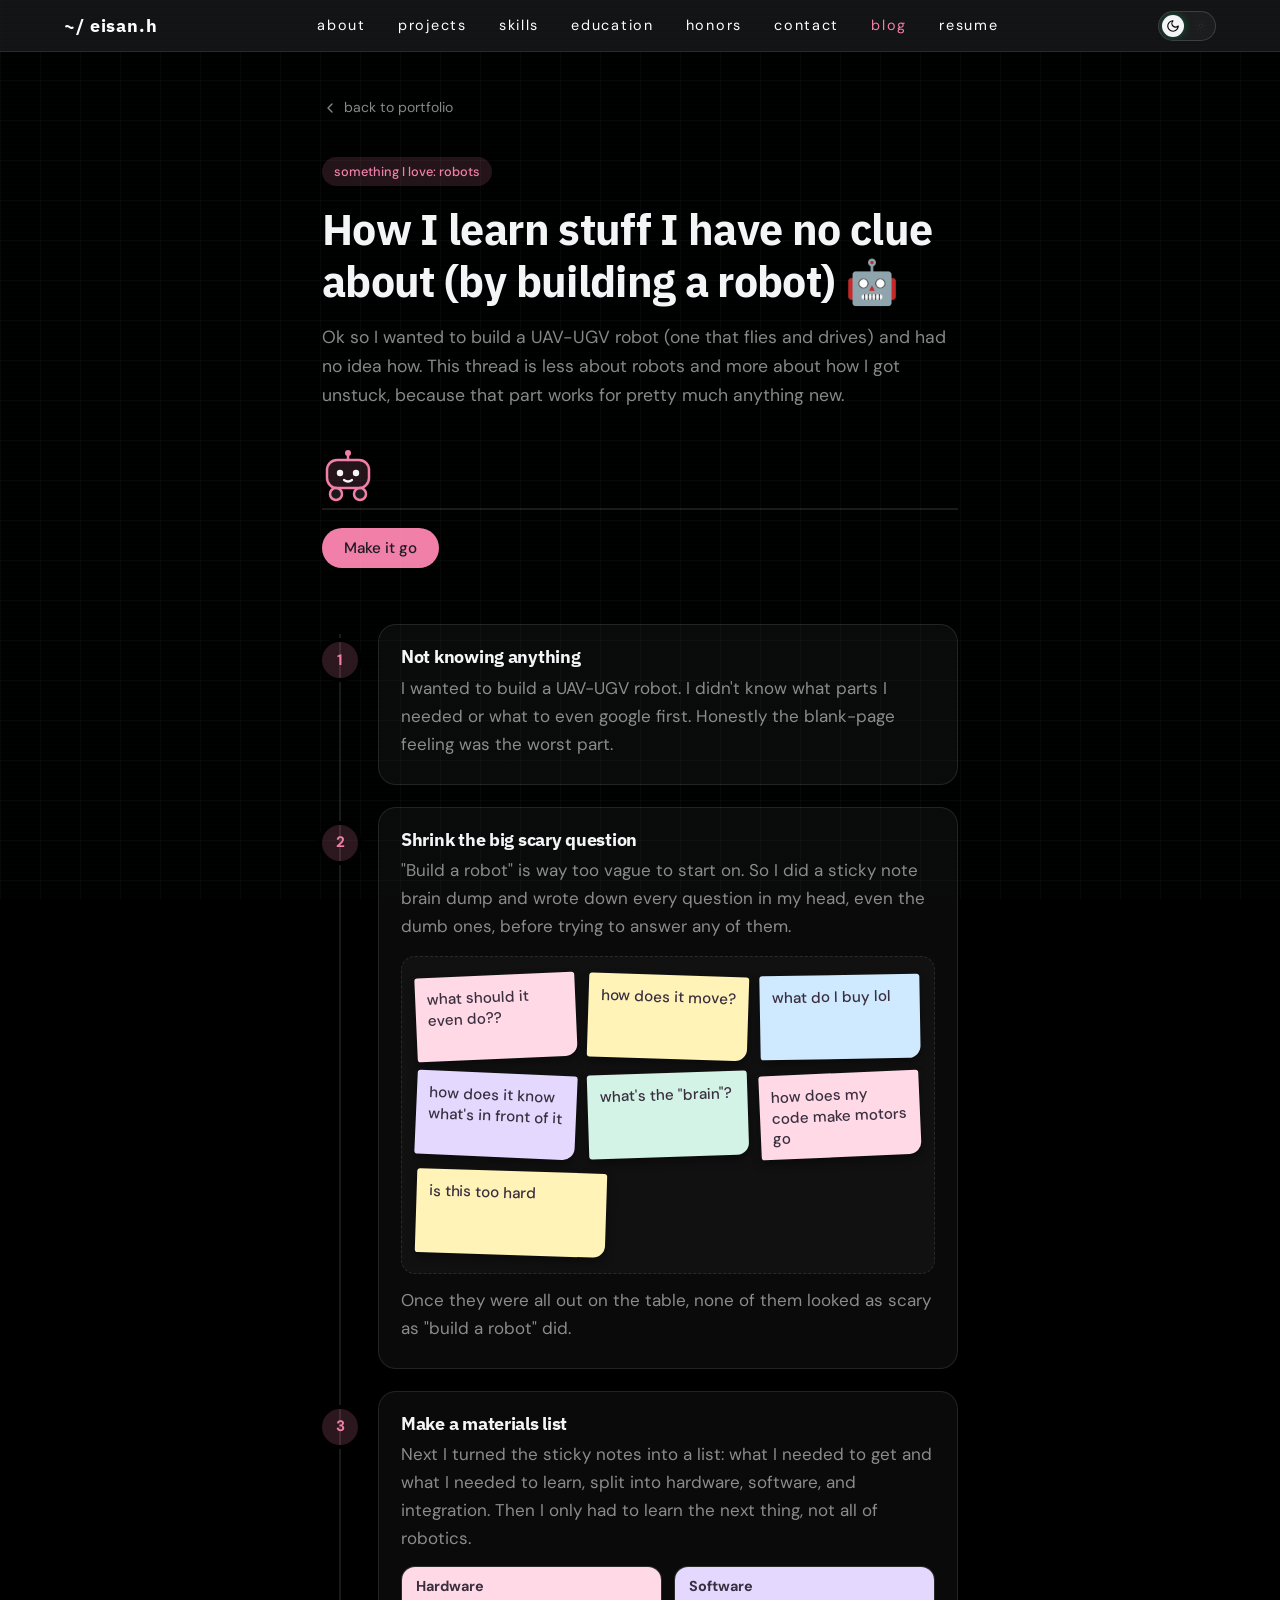
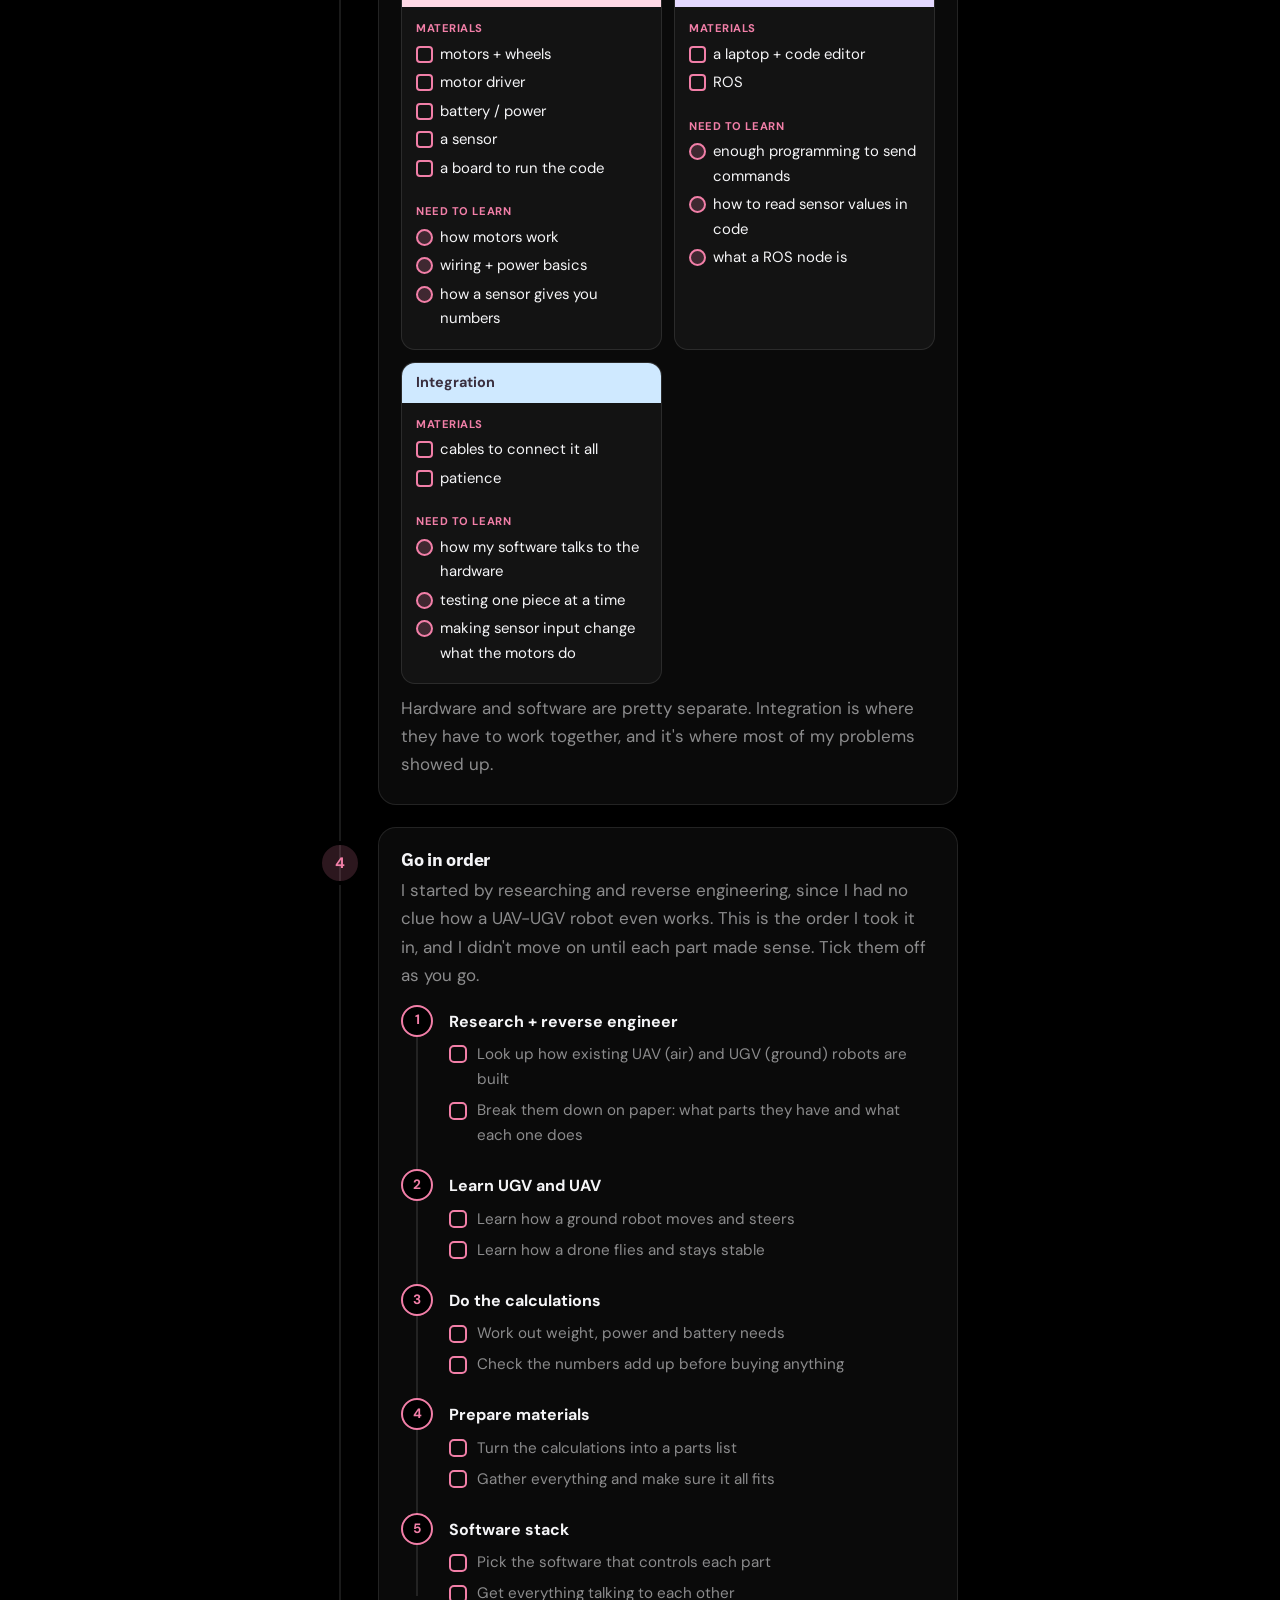
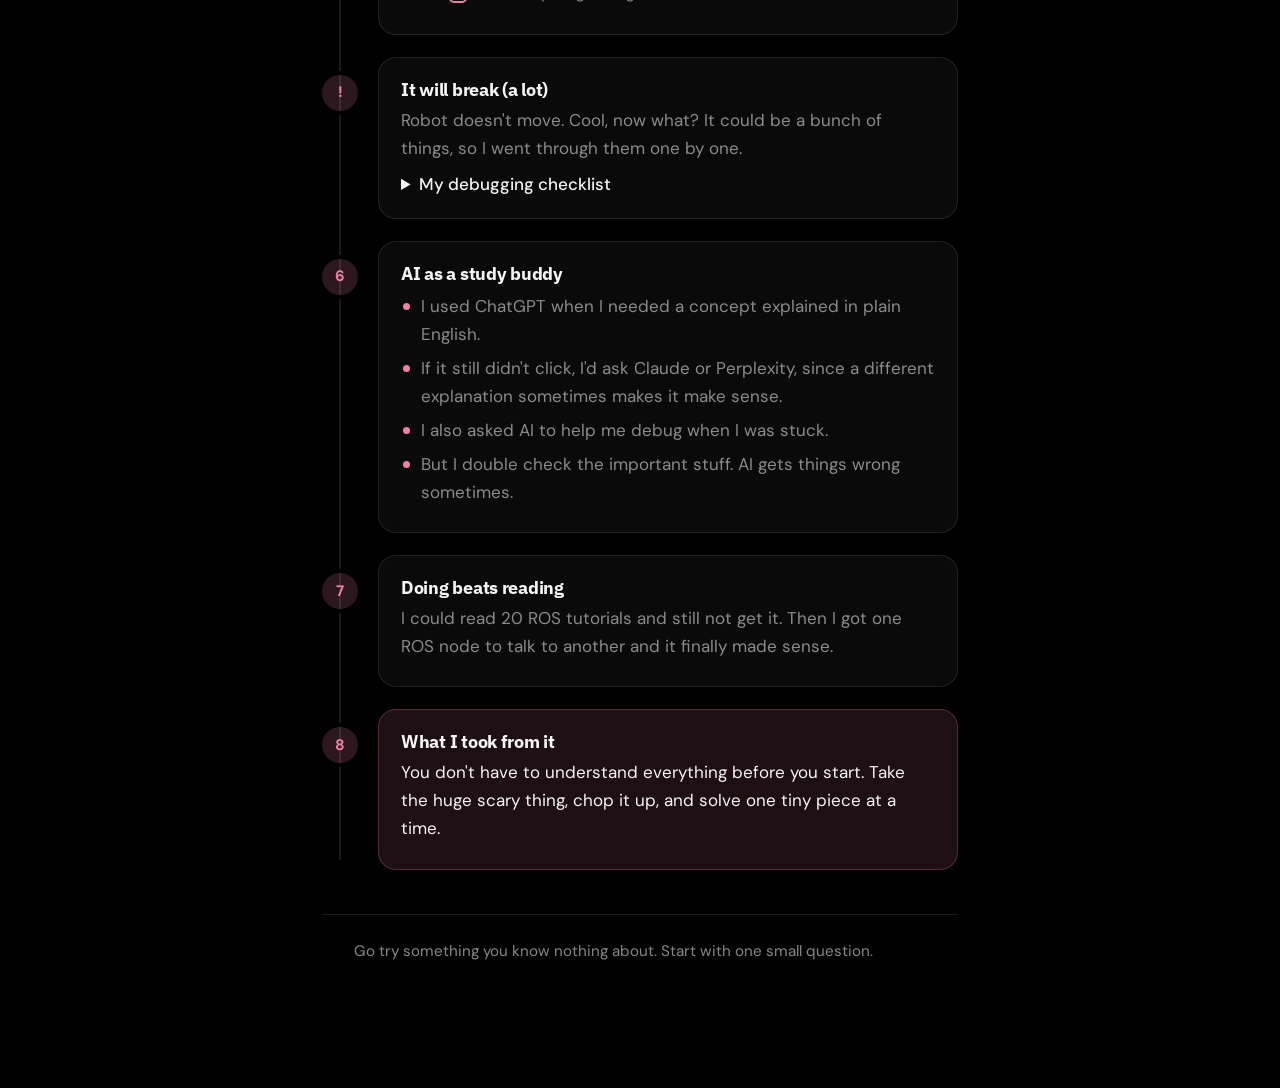
==== blog-robot.html @ ff395451 "Add blog page: How I Learn Things I Don't Know + nav link" ====
<!DOCTYPE html>
<html lang="en">
<head>
<meta charset="utf-8">
<meta name="viewport" content="width=device-width, initial-scale=1, viewport-fit=cover">
<title>How I Learn Things I Don't Know: What Building a Robot Taught Me — Hnin Ei San</title>
<meta name="description" content="A thread on how I learned to build a UAV-UGV robot from scratch — and what that process taught me about tackling anything new.">
<link rel="stylesheet" href="https://fonts.googleapis.com/css2?family=DM+Sans:wght@400;500;700&family=IBM+Plex+Sans:wght@300;400;500;600;700&display=swap">
<link rel="stylesheet" href="assets/css/style.css">
<style>
/* ── Blog page overrides ── */
:root {
  --acc: #f27fa8;
  --accsoft: #fde3ec;
  --accink: #fff;
  --soft: rgba(255,255,255,0.04);
  --line: rgba(255,255,255,0.1);
  --mute: rgba(245,245,247,0.55);
  --ink: #f5f5f7;
  --bg-blog: #000;
}

body {
  background: var(--bg-blog);
  color: var(--ink);
  font: 17px/1.65 "DM Sans", system-ui, -apple-system, "Segoe UI", sans-serif;
  margin: 0;
}

/* back link */
.back-link {
  display: inline-flex;
  align-items: center;
  gap: 6px;
  font-size: .88rem;
  color: var(--mute);
  text-decoration: none;
  margin-bottom: 36px;
  transition: color .2s;
}
.back-link:hover { color: var(--acc); }
.back-link svg { width: 16px; height: 16px; stroke: currentColor; fill: none; stroke-width: 2; stroke-linecap: round; stroke-linejoin: round; }

main {
  max-width: 680px;
  margin: 0 auto;
  padding: 96px 22px 100px;
}

h1, h2 { margin: 0; font-weight: 700; line-height: 1.2; letter-spacing: -.015em; }
.eyebrow {
  display: inline-block;
  font-size: .8rem;
  font-weight: 500;
  color: var(--acc);
  background: rgba(242,127,168,.15);
  border-radius: 999px;
  padding: 4px 12px;
  margin-bottom: 18px;
}
h1 { font-size: clamp(1.9rem, 6vw, 2.7rem); }
.lede { color: var(--mute); font-size: 1.1rem; margin: 16px 0 40px; }

/* robot track */
.track { position: relative; height: 60px; border-bottom: 2px solid var(--line); }
.bot { position: absolute; left: 0; bottom: -2px; width: 52px; transition: left 2.4s cubic-bezier(.5,0,.3,1); }
.bot.go { left: calc(100% - 52px); }
.run {
  font: 500 .95rem "DM Sans", sans-serif;
  background: var(--acc);
  color: #1d1a22;
  border: 0;
  border-radius: 999px;
  padding: 10px 22px;
  cursor: pointer;
  margin-top: 18px;
  transition: opacity .15s;
}
.run:hover { opacity: .85; }

/* thread */
.thread { list-style: none; margin: 56px 0 0; padding: 0; position: relative; }
.thread:before { content: ""; position: absolute; left: 17px; top: 10px; bottom: 10px; width: 2px; background: var(--line); }
.post { position: relative; padding-left: 56px; margin-bottom: 22px; }
.dot {
  position: absolute;
  left: 0; top: 18px;
  width: 36px; height: 36px;
  border-radius: 50%;
  background: rgba(242,127,168,.18);
  color: var(--acc);
  font-weight: 700;
  font-size: .95rem;
  display: grid;
  place-items: center;
  border: 4px solid var(--bg-blog);
  box-sizing: content-box;
  margin: -4px 0 0 -4px;
}
.box {
  background: var(--soft);
  border: 1px solid var(--line);
  border-radius: 18px;
  padding: 20px 22px;
}
h2 { font-size: 1.15rem; margin-bottom: 6px; }
.box p { margin: 6px 0; color: var(--mute); }

/* sticky notes */
ul.q { margin: 8px 0 0; padding: 0; list-style: none; }
ul.q li { position: relative; padding-left: 20px; margin: 6px 0; color: var(--mute); }
ul.q li:before { content: ""; position: absolute; left: 2px; top: .65em; width: 7px; height: 7px; border-radius: 50%; background: var(--acc); }

.board { display: flex; flex-wrap: wrap; gap: 14px 12px; margin: 16px 0 12px; padding: 18px 14px; border-radius: 14px; background: rgba(255,255,255,.03); border: 1px dashed var(--line); }
.note { flex: 1 1 130px; max-width: 190px; min-height: 84px; padding: 12px 12px 10px; font: 500 .95rem/1.35 "DM Sans",sans-serif; color: #3a2f3f; border-radius: 3px 3px 12px 3px; box-shadow: 0 5px 10px rgba(0,0,0,.4); transition: transform .2s; }
.note:nth-child(5n+1){background:#ffd9e6;transform:rotate(-2.5deg)}
.note:nth-child(5n+2){background:#fff3b8;transform:rotate(1.8deg)}
.note:nth-child(5n+3){background:#cfe9ff;transform:rotate(-1deg)}
.note:nth-child(5n+4){background:#e4d8ff;transform:rotate(2.5deg)}
.note:nth-child(5n){background:#d3f3e6;transform:rotate(-1.8deg)}
.note:hover{transform:rotate(0) translateY(-3px) scale(1.04)}

/* piles */
.piles { display: grid; grid-template-columns: repeat(auto-fit,minmax(200px,1fr)); gap: 12px; margin: 14px 0 10px; }
.pile { background: rgba(255,255,255,.04); border: 1px solid var(--line); border-radius: 14px; overflow: hidden; }
.tag { display: flex; justify-content: space-between; align-items: center; gap: 8px; padding: 8px 14px; font-size: .9rem; color: #3a2f3f; }
.tag em { font-style: normal; font-weight: 500; font-size: .72rem; background: #fff; border-radius: 999px; padding: 2px 9px; }
.p1 .tag{background:#ffd9e6}.p2 .tag{background:#cfe9ff}.p3 .tag{background:#e4d8ff}.p4 .tag{background:#fff3b8}
.pile p { margin: 0; padding: 10px 14px 0; font-size: .92rem; }
.pile .todo { padding: 6px 14px 14px; color: var(--ink); }
.todo span { display: inline-block; font-size: .7rem; font-weight: 700; letter-spacing: .04em; text-transform: uppercase; color: var(--acc); margin-right: 6px; }
.pile .h { padding: 12px 14px 0; font-size: .7rem; font-weight: 700; letter-spacing: .05em; text-transform: uppercase; color: var(--acc); }
.ml { list-style: none; margin: 4px 0 0; padding: 0 14px 6px; }
.ml li { position: relative; padding-left: 24px; margin: 4px 0; font-size: .93rem; color: var(--ink); }
.ml li:before { content: ""; position: absolute; left: 0; top: .28em; width: 13px; height: 13px; border: 2px solid var(--acc); border-radius: 4px; }
.ml.learn li:before { border-radius: 50%; background: rgba(242,127,168,.2); }
.ml.learn { padding-bottom: 14px; }

/* timeline */
.timeline { list-style: none; margin: 16px 0 4px; padding: 0; position: relative; }
.timeline:before { content: ""; position: absolute; left: 15px; top: 14px; bottom: 14px; width: 2px; background: var(--line); }
.tl-item { position: relative; display: flex; gap: 16px; padding-bottom: 18px; }
.tl-item:last-child { padding-bottom: 0; }
.mk { flex: none; width: 32px; height: 32px; border-radius: 50%; background: var(--bg-blog); border: 2px solid var(--acc); color: var(--acc); font-weight: 700; font-size: .85rem; display: grid; place-items: center; position: relative; z-index: 1; transition: background .2s, color .2s; }
.tl-item:not(:has(input:not(:checked))) .mk { background: var(--acc); color: #1d1a22; }
.tl-body h3 { margin: 4px 0 4px; font-size: 1rem; color: var(--ink); }
.tasks { list-style: none; margin: 0; padding: 0; }
.tasks label { display: flex; gap: 10px; align-items: flex-start; cursor: pointer; padding: 3px 0; font-size: .95rem; color: var(--mute); }
.tasks input { position: absolute; opacity: 0; width: 20px; height: 20px; }
.tasks i { flex: none; width: 18px; height: 18px; margin-top: .22em; border: 2px solid var(--acc); border-radius: 5px; display: grid; place-items: center; }
.tasks input:checked+i { background: var(--acc); }
.tasks input:checked+i:after { content: ""; width: 5px; height: 9px; border: solid #1d1a22; border-width: 0 2px 2px 0; transform: rotate(45deg) translate(-1px,-1px); }
.tasks input:checked~span { text-decoration: line-through; opacity: .6; }

/* debug checklist */
details { margin-top: 8px; }
summary { cursor: pointer; font-weight: 500; color: var(--ink); }
.chk { list-style: none; padding: 0; margin: 8px 0; }
.chk label { display: flex; gap: 12px; align-items: center; cursor: pointer; padding: 4px 0; color: var(--mute); }
.chk input { width: 20px; height: 20px; accent-color: var(--acc); }
.chk input:checked+span { text-decoration: line-through; opacity: .55; }

/* end card */
.end .box { background: rgba(242,127,168,.12); border-color: rgba(242,127,168,.25); }
.end h2 { color: var(--ink); }
.end p { color: var(--ink); }

footer { margin: 44px 0 0; color: var(--mute); font-size: .95rem; text-align: center; }

@media (prefers-reduced-motion: reduce) { .bot { transition: none; } }
</style>
</head>
<body>

  <!-- Grid background (matches portfolio) -->
  <div class="grid-bg"></div>

  <!-- Navigation (matches portfolio) -->
  <nav>
    <a class="logo" href="index.html" style="text-decoration:none;">~/ eisan.h</a>
    <div class="nav-links">
      <a href="index.html#about">about</a>
      <a href="index.html#projects">projects</a>
      <a href="index.html#skills">skills</a>
      <a href="index.html#education">education</a>
      <a href="index.html#honors">honors</a>
      <a href="index.html#contact">contact</a>
      <a href="blog-robot.html" style="color: var(--acc) !important;">blog</a>
      <a href="resume.html">resume</a>
    </div>
    <button id="theme-toggle" class="theme-toggle" aria-label="Toggle Theme">
      <div class="track-icons">
        <svg xmlns="http://www.w3.org/2000/svg" viewBox="0 0 24 24" fill="none" stroke="currentColor" stroke-width="2" stroke-linecap="round" stroke-linejoin="round">
          <path d="M12 3a6 6 0 0 0 9 9 9 9 0 1 1-9-9Z" />
        </svg>
        <svg xmlns="http://www.w3.org/2000/svg" viewBox="0 0 24 24" fill="none" stroke="currentColor" stroke-width="2" stroke-linecap="round" stroke-linejoin="round">
          <circle cx="12" cy="12" r="4" /><path d="M12 2v2" /><path d="M12 20v2" />
          <path d="m4.93 4.93 1.41 1.41" /><path d="m17.66 17.66 1.41 1.41" />
          <path d="M2 12h2" /><path d="M20 12h2" />
          <path d="m6.34 17.66-1.41 1.41" /><path d="m19.07 4.93-1.41 1.41" />
        </svg>
      </div>
      <div class="toggle-thumb">
        <svg xmlns="http://www.w3.org/2000/svg" viewBox="0 0 24 24" fill="none" stroke="currentColor" stroke-width="2" stroke-linecap="round" stroke-linejoin="round" class="sun-icon">
          <circle cx="12" cy="12" r="4" /><path d="M12 2v2" /><path d="M12 20v2" />
          <path d="m4.93 4.93 1.41 1.41" /><path d="m17.66 17.66 1.41 1.41" />
          <path d="M2 12h2" /><path d="M20 12h2" />
          <path d="m6.34 17.66-1.41 1.41" /><path d="m19.07 4.93-1.41 1.41" />
        </svg>
        <svg xmlns="http://www.w3.org/2000/svg" viewBox="0 0 24 24" fill="none" stroke="currentColor" stroke-width="2" stroke-linecap="round" stroke-linejoin="round" class="moon-icon">
          <path d="M12 3a6 6 0 0 0 9 9 9 9 0 1 1-9-9Z" />
        </svg>
      </div>
    </button>
  </nav>

<main>
  <a href="index.html" class="back-link">
    <svg viewBox="0 0 24 24"><polyline points="15 18 9 12 15 6"/></svg>
    back to portfolio
  </a>

  <header>
    <span class="eyebrow">something I love: robots</span>
    <h1>How I learn stuff I have no clue about (by building a robot) 🤖</h1>
    <p class="lede">Ok so I wanted to build a UAV-UGV robot (one that flies and drives) and had no idea how. This thread is less about robots and more about how I got unstuck, because that part works for pretty much anything new.</p>
  </header>

  <div class="track" aria-hidden="true">
    <div class="bot" id="bot"><svg viewBox="0 0 52 52" width="52" height="52"><line x1="26" y1="3" x2="26" y2="10" stroke="#f27fa8" stroke-width="2.5" stroke-linecap="round"/><circle cx="26" cy="3" r="3" fill="#f27fa8"/><rect x="5" y="10" width="42" height="28" rx="10" fill="rgba(242,127,168,0.15)" stroke="#f27fa8" stroke-width="2.5"/><circle cx="18" cy="23" r="3.2" fill="#f5f5f7"/><circle cx="34" cy="23" r="3.2" fill="#f5f5f7"/><path d="M22 30 Q26 33 30 30" fill="none" stroke="#f5f5f7" stroke-width="2.2" stroke-linecap="round"/><circle cx="14" cy="44" r="6" fill="rgba(255,255,255,0.1)" stroke="#f27fa8" stroke-width="2.5"/><circle cx="38" cy="44" r="6" fill="rgba(255,255,255,0.1)" stroke="#f27fa8" stroke-width="2.5"/></svg></div>
  </div>
  <button class="run" id="run">Make it go</button>

  <ol class="thread">
    <li class="post"><span class="dot">1</span><div class="box"><h2>Not knowing anything</h2><p>I wanted to build a UAV-UGV robot. I didn't know what parts I needed or what to even google first. Honestly the blank-page feeling was the worst part.</p></div></li>

    <li class="post"><span class="dot">2</span><div class="box"><h2>Shrink the big scary question</h2><p>"Build a robot" is way too vague to start on. So I did a sticky note brain dump and wrote down every question in my head, even the dumb ones, before trying to answer any of them.</p>
    <div class="board" role="list">
      <span class="note" role="listitem">what should it even do??</span>
      <span class="note" role="listitem">how does it move?</span>
      <span class="note" role="listitem">what do I buy lol</span>
      <span class="note" role="listitem">how does it know what's in front of it</span>
      <span class="note" role="listitem">what's the "brain"?</span>
      <span class="note" role="listitem">how does my code make motors go</span>
      <span class="note" role="listitem">is this too hard</span>
    </div>
    <p>Once they were all out on the table, none of them looked as scary as "build a robot" did.</p></div></li>

    <li class="post"><span class="dot">3</span><div class="box"><h2>Make a materials list</h2><p>Next I turned the sticky notes into a list: what I needed to get and what I needed to learn, split into hardware, software, and integration. Then I only had to learn the next thing, not all of robotics.</p>
    <div class="piles">
      <div class="pile p1"><b class="tag">Hardware</b>
        <p class="h">Materials</p><ul class="ml"><li>motors + wheels</li><li>motor driver</li><li>battery / power</li><li>a sensor</li><li>a board to run the code</li></ul>
        <p class="h">Need to learn</p><ul class="ml learn"><li>how motors work</li><li>wiring + power basics</li><li>how a sensor gives you numbers</li></ul>
      </div>
      <div class="pile p3"><b class="tag">Software</b>
        <p class="h">Materials</p><ul class="ml"><li>a laptop + code editor</li><li>ROS</li></ul>
        <p class="h">Need to learn</p><ul class="ml learn"><li>enough programming to send commands</li><li>how to read sensor values in code</li><li>what a ROS node is</li></ul>
      </div>
      <div class="pile p2"><b class="tag">Integration</b>
        <p class="h">Materials</p><ul class="ml"><li>cables to connect it all</li><li>patience</li></ul>
        <p class="h">Need to learn</p><ul class="ml learn"><li>how my software talks to the hardware</li><li>testing one piece at a time</li><li>making sensor input change what the motors do</li></ul>
      </div>
    </div>
    <p>Hardware and software are pretty separate. Integration is where they have to work together, and it's where most of my problems showed up.</p></div></li>

    <li class="post"><span class="dot">4</span><div class="box"><h2>Go in order</h2><p>I started by researching and reverse engineering, since I had no clue how a UAV-UGV robot even works. This is the order I took it in, and I didn't move on until each part made sense. Tick them off as you go.</p>
    <ol class="timeline">
      <li class="tl-item"><span class="mk">1</span><div class="tl-body"><h3>Research + reverse engineer</h3><ul class="tasks"><li><label><input type="checkbox"><i></i><span>Look up how existing UAV (air) and UGV (ground) robots are built</span></label></li><li><label><input type="checkbox"><i></i><span>Break them down on paper: what parts they have and what each one does</span></label></li></ul></div></li>
      <li class="tl-item"><span class="mk">2</span><div class="tl-body"><h3>Learn UGV and UAV</h3><ul class="tasks"><li><label><input type="checkbox"><i></i><span>Learn how a ground robot moves and steers</span></label></li><li><label><input type="checkbox"><i></i><span>Learn how a drone flies and stays stable</span></label></li></ul></div></li>
      <li class="tl-item"><span class="mk">3</span><div class="tl-body"><h3>Do the calculations</h3><ul class="tasks"><li><label><input type="checkbox"><i></i><span>Work out weight, power and battery needs</span></label></li><li><label><input type="checkbox"><i></i><span>Check the numbers add up before buying anything</span></label></li></ul></div></li>
      <li class="tl-item"><span class="mk">4</span><div class="tl-body"><h3>Prepare materials</h3><ul class="tasks"><li><label><input type="checkbox"><i></i><span>Turn the calculations into a parts list</span></label></li><li><label><input type="checkbox"><i></i><span>Gather everything and make sure it all fits</span></label></li></ul></div></li>
      <li class="tl-item"><span class="mk">5</span><div class="tl-body"><h3>Software stack</h3><ul class="tasks"><li><label><input type="checkbox"><i></i><span>Pick the software that controls each part</span></label></li><li><label><input type="checkbox"><i></i><span>Get everything talking to each other</span></label></li></ul></div></li>
    </ol></div></li>

    <li class="post"><span class="dot">!</span><div class="box"><h2>It will break (a lot)</h2><p>Robot doesn't move. Cool, now what? It could be a bunch of things, so I went through them one by one.</p>
    <details><summary>My debugging checklist</summary>
    <ul class="chk">
      <li><label><input type="checkbox"><span>Is it the <b>code</b>?</span></label></li>
      <li><label><input type="checkbox"><span>Is it the <b>wiring</b>?</span></label></li>
      <li><label><input type="checkbox"><span>Is it the <b>power</b>?</span></label></li>
      <li><label><input type="checkbox"><span>Is it the <b>motor driver</b>?</span></label></li>
      <li><label><input type="checkbox"><span>Is my software even <b>talking</b> to the hardware?</span></label></li>
    </ul><p>Annoying, but honestly debugging taught me more than anything else did.</p></details></div></li>

    <li class="post"><span class="dot">6</span><div class="box"><h2>AI as a study buddy</h2>
    <ul class="q"><li>I used ChatGPT when I needed a concept explained in plain English.</li><li>If it still didn't click, I'd ask Claude or Perplexity, since a different explanation sometimes makes it make sense.</li><li>I also asked AI to help me debug when I was stuck.</li><li>But I double check the important stuff. AI gets things wrong sometimes.</li></ul></div></li>

    <li class="post"><span class="dot">7</span><div class="box"><h2>Doing beats reading</h2><p>I could read 20 ROS tutorials and still not get it. Then I got one ROS node to talk to another and it finally made sense.</p></div></li>

    <li class="post end"><span class="dot">8</span><div class="box"><h2>What I took from it</h2><p>You don't have to understand everything before you start. Take the huge scary thing, chop it up, and solve one tiny piece at a time.</p></div></li>
  </ol>

  <footer>Go try something you know nothing about. Start with one small question.</footer>
</main>

<script>
// Robot animation
var bot = document.getElementById('bot');
document.getElementById('run').onclick = function() {
  bot.classList.remove('go');
  void bot.getBoundingClientRect();
  setTimeout(function() { bot.classList.add('go'); }, 30);
};

// Theme toggle (matches portfolio)
const toggle = document.getElementById('theme-toggle');
const html = document.documentElement;
const stored = localStorage.getItem('theme');
if (stored) html.setAttribute('data-theme', stored);
toggle.addEventListener('click', function() {
  const isDark = html.getAttribute('data-theme') === 'dark' || (!html.getAttribute('data-theme') && window.matchMedia('(prefers-color-scheme:dark)').matches);
  const next = isDark ? 'light' : 'dark';
  html.setAttribute('data-theme', next);
  localStorage.setItem('theme', next);
});
</script>
</body>
</html>
---- assets/css/style.css ----
/* ============================================================
   ROBOTICS AI PORTFOLIO — style.css
   ============================================================ */

/* Reset */
* {
  margin: 0;
  padding: 0;
  box-sizing: border-box;
}

/* CSS Variables */
:root {
  --green: #f5f5f7;
  /* Apple Silver */
  --green-dim: #d2d2d7;
  --green-dark: #86868b;
  --cyan: #2997ff;
  /* Apple Blue */
  --amber: #f56300;
  --red: #ff3b30;
  --bg: #000000;
  /* True Black */
  --bg2: #1c1c1e;
  /* Space Grey */
  --bg3: #2c2c2e;
  --border: rgba(255, 255, 255, 0.1);
  --border2: rgba(255, 255, 255, 0.15);
  --text: #f5f5f7;
  /* Silver Text */
  --text2: #86868b;
  /* System Grey */
  --text3: #424245;
}

/* Light Mode Overrides */
body.light-mode {
  --bg: #f5f5f7;
  /* Apple Off-white */
  --bg2: #ffffff;
  --bg3: #f1f1f4;
  --border: rgba(0, 0, 0, 0.05);
  --border2: rgba(0, 0, 0, 0.1);
  --text: #000000;
  /* Pure Black for headers */
  --text2: #323236;
  /* High-contrast dark grey for secondary */
  --text3: #515154;
  /* Solid grey for tertiary labels */
  --green: #000000;
  /* Pure Black focus */
}

body.light-mode .grid-bg {
  opacity: 0.3;
}

body.light-mode .decorative-bg {
  opacity: 0.45;
}

body.light-mode .decorative-bg svg * {
  opacity: 1 !important;
}

body.light-mode body::before {
  opacity: 0.01;
}

body.light-mode .modal-header .logo {
  color: var(--text) !important;
}

/* Base */
body {
  background: var(--bg);
  color: var(--text);
  font-family: 'IBM Plex Sans', sans-serif;
  overflow-x: hidden;
  position: relative;
}

/* Scanline overlay */
body::before {
  content: '';
  position: fixed;
  top: 0;
  left: 0;
  right: 0;
  bottom: 0;
  background: repeating-linear-gradient(0deg,
      transparent, transparent 2px,
      rgba(45, 212, 191, 0.01) 2px, rgba(45, 212, 191, 0.01) 4px);
  pointer-events: none;
  z-index: 999;
}

/* Decorative background */
.decorative-bg {
  position: absolute;
  top: 0;
  left: 0;
  width: 100%;
  height: 100%;
  z-index: -1;
  pointer-events: none;
  opacity: 0.45;
  overflow: hidden;
  user-select: none;
}

.bg-illustration {
  position: absolute;
  color: var(--green);
}

.bg-illustration svg {
  width: 100%;
  height: auto;
}

.illus-eq {
  top: 7%;
  left: 5%;
  width: clamp(120px, 15vw, 200px);
  transform: rotate(-3deg);
}



.illus-neuron {
  top: 12%;
  right: 5%;
  width: clamp(200px, 28vw, 400px);
  transform: rotate(2deg);
}

.illus-arm {
  top: 50%;
  right: 6%;
  width: clamp(200px, 28vw, 380px);
  transform: rotate(4deg);
}

@media(max-width: 600px) {

  .illus-neuron,
  .illus-arm {
    display: none;
  }

  .illus-eq {
    width: 140px;
  }
}

/* Grid background */
.grid-bg {
  position: fixed;
  top: 0;
  left: 0;
  right: 0;
  bottom: 0;
  background-image:
    linear-gradient(var(--border2) 1px, transparent 1px),
    linear-gradient(90deg, var(--border2) 1px, transparent 1px);
  background-size: 40px 40px;
  opacity: 0.2;
  pointer-events: none;
}

/* ── Navigation ── */
nav {
  position: fixed;
  top: 0;
  left: 0;
  right: 0;
  z-index: 100;
  background: rgba(var(--bg-rgb, 28, 28, 30), 0.7);
  border-bottom: 1px solid var(--border);
  backdrop-filter: blur(25px);
  -webkit-backdrop-filter: blur(25px);
  padding: 0 4rem;
  display: flex;
  align-items: center;
  justify-content: space-between;
  height: 52px;
}

.logo {
  font-family: 'IBM Plex Sans', sans-serif;
  font-weight: 800;
  font-size: 1.1rem;
  color: #fff !important;
  letter-spacing: 0.05em;
}

.logo span {
  color: var(--text2);
  font-weight: 400;
}

.nav-links {
  display: flex;
  gap: 2rem;
}

.nav-links a {
  color: #fff !important;
  text-decoration: none;
  font-size: 0.9rem;
  letter-spacing: 0.12em;
  transition: color 0.2s;
}

.nav-links a:hover {
  color: var(--green);
}

.nav-status {
  display: flex;
  align-items: center;
  gap: 8px;
  font-size: 0.65rem;
  color: var(--text3);
}

.status-dot {
  width: 6px;
  height: 6px;
  border-radius: 50%;
  background: var(--green);
  box-shadow: 0 0 6px var(--green);
  animation: pulse 2s infinite;
}

@keyframes pulse {

  0%,
  100% {
    opacity: 1
  }

  50% {
    opacity: 0.4
  }
}

/* ── Theme Toggle Switch ── */
.theme-toggle {
  background: var(--bg2);
  border: 1px solid var(--border2);
  width: 58px;
  height: 30px;
  border-radius: 20px;
  display: flex;
  align-items: center;
  padding: 3px;
  cursor: pointer;
  transition: all 0.3s cubic-bezier(0.4, 0, 0.2, 1);
  position: relative;
  overflow: hidden;
}

.theme-toggle:hover {
  border-color: var(--green);
  box-shadow: 0 0 10px rgba(0, 255, 136, 0.1);
}

.toggle-thumb {
  width: 22px;
  height: 22px;
  background: var(--green);
  border-radius: 50%;
  display: flex;
  align-items: center;
  justify-content: center;
  transition: transform 0.3s cubic-bezier(0.4, 0, 0.2, 1), background-color 0.3s;
  z-index: 2;
  box-shadow: 0 0 8px rgba(0, 255, 136, 0.3);
}

.theme-toggle svg {
  width: 14px;
  height: 14px;
  color: #000;
  transition: opacity 0.2s;
}

/* Position mapping */
body.light-mode .toggle-thumb {
  transform: translateX(28px);
}

.sun-icon {
  display: none;
}

.moon-icon {
  display: block;
}

body.light-mode .sun-icon {
  display: block;
}

body.light-mode .moon-icon {
  display: none;
}

/* Subtle background indicators */
.theme-toggle .track-icons {
  position: absolute;
  width: 100%;
  height: 100%;
  left: 0;
  top: 0;
  display: flex;
  justify-content: space-between;
  align-items: center;
  padding: 0 8px;
  opacity: 0.3;
  pointer-events: none;
}

.theme-toggle .track-icons svg {
  width: 12px;
  height: 12px;
  color: var(--text3);
}

/* ── Hero ── */
.hero {
  min-height: 100vh;
  display: flex;
  align-items: center;
  padding: 6rem 3rem 4rem;
  position: relative;
  max-width: 1400px;
  margin: 0 auto;
}

.hero-content {
  flex: 1;
}

.hero-label {
  font-size: 0.68rem;
  letter-spacing: 0.2em;
  color: var(--green);
  margin-bottom: 1rem;
  display: flex;
  align-items: center;
  gap: 8px;
}

.hero-label::before {
  content: '>';
  color: var(--green);
}

h1 {
  font-family: 'IBM Plex Sans', sans-serif;
  font-size: clamp(2.8rem, 6vw, 5.5rem);
  color: var(--text);
  margin-bottom: 1.5rem;
  letter-spacing: -0.02em;
}

h1 .accent {
  color: var(--green);
  display: block;
}

h1 .sub {
  font-size: clamp(1.4rem, 3vw, 2.5rem);
  color: var(--text2);
  font-weight: 400;
  display: block;
  margin-top: 0.3rem;
}

.hero-desc {
  font-size: 1.3rem;
  color: var(--text2);
  line-height: 1.8;
  max-width: 520px;
  margin-bottom: 2.5rem;
  font-family: 'DM Mono', monospace;
}

.hero-btns {
  display: flex;
  gap: 1rem;
  flex-wrap: wrap;
}

.btn-primary {
  background: var(--green);
  color: #000;
  padding: 0.75rem 2rem;
  font-family: 'DM Mono', monospace;
  font-size: 0.78rem;
  font-weight: 700;
  letter-spacing: 0.1em;
  border: none;
  cursor: pointer;
  transition: all 0.2s;
  text-decoration: none;
  display: inline-block;
}

.btn-primary:hover {
  background: var(--text);
  color: var(--bg);
  box-shadow: 0 4px 15px rgba(255, 255, 255, 0.1);
  transform: translateY(-1px);
}

.btn-outline {
  background: transparent;
  color: var(--green);
  padding: 0.75rem 2rem;
  font-family: 'DM Mono', monospace;
  font-size: 0.78rem;
  font-weight: 500;
  letter-spacing: 0.1em;
  border: 1px solid var(--border2);
  cursor: pointer;
  transition: all 0.2s;
  text-decoration: none;
  display: inline-block;
}

.btn-outline:hover {
  border-color: var(--green);
  background: rgba(0, 255, 136, 0.05);
}

/* Hero terminal */
.hero-terminal {
  position: relative;
  width: 100%;
  max-width: 500px;
  background: rgba(28, 28, 30, 0.6);
  border: 1px solid var(--border2);
  backdrop-filter: blur(20px);
  -webkit-backdrop-filter: blur(20px);
  padding: 1.8rem;
  margin-left: auto;
  border-radius: 12px;
  box-shadow: 0 20px 40px rgba(0, 0, 0, 0.4);
  color: #fff;
}

@media(max-width:900px) {
  .hero-terminal {
    margin: 2rem auto 0;
  }
}

.term-header {
  display: flex;
  align-items: center;
  gap: 6px;
  margin-bottom: 1rem;
  padding-bottom: 1.3rem;
  border-bottom: 1px solid var(--border);
}

.term-dot {
  width: 10px;
  height: 10px;
  border-radius: 50%;
}

.term-title {
  font-size: 1.1rem;
  color: #fff;
  opacity: 0.5;
  margin-left: auto;
  letter-spacing: 0.1em;
}

.term-line {
  font-size: 0.7rem;
  line-height: 2;
  color: var(--text2);
}

.term-line .prompt {
  color: var(--green);
}

.term-line .cmd {
  color: var(--text);
}

.term-line .out {
  color: var(--text3);
}

.term-line .hi {
  color: var(--cyan);
}

.cursor {
  display: inline-block;
  width: 8px;
  height: 14px;
  background: var(--green);
  animation: blink 1s step-end infinite;
  vertical-align: middle;
  margin-left: 2px;
}

@keyframes blink {
  50% {
    opacity: 0;
  }
}

/* ── Stats Bar ── */
.stats-bar {
  background: var(--bg2);
  border-top: 1px solid var(--border);
  border-bottom: 1px solid var(--border);
  padding: 1.2rem 2rem;
  display: flex;
  gap: 3rem;
  justify-content: center;
  overflow-x: auto;
}

.stat {
  text-align: center;
}

.stat-num {
  font-family: 'IBM Plex Sans', sans-serif;
  font-size: 1.6rem;
  font-weight: 800;
  color: var(--green);
}

.stat-label {
  font-size: 0.62rem;
  color: var(--text3);
  letter-spacing: 0.15em;
  margin-top: 2px;
}

/* ── Sections ── */
section {
  max-width: 1400px;
  margin: 0 auto;
  padding: 5rem 3rem;
}

.section-label {
  font-size: 1.2rem;
  letter-spacing: 0.2em;
  color: var(--green);
  margin-bottom: 0.5rem;
  display: flex;
  align-items: center;
  gap: 8px;
}

.section-label::before {
  content: '//';
}

h2 {
  font-family: 'IBM Plex Sans', sans-serif;
  font-size: 2rem;
  font-weight: 800;
  color: var(--text);
  margin-bottom: 3rem;
  letter-spacing: -0.01em;
}

h2 span {
  color: var(--green);
}

.projects-header {
  display: flex;
  justify-content: space-between;
  align-items: flex-end;
  margin-bottom: 3.5rem;
}

.projects-header h2 {
  margin-bottom: 0;
}

@media(max-width: 768px) {
  .projects-header {
    flex-direction: column;
    align-items: flex-start;
    gap: 1.5rem;
  }
}

.project-filters {
  display: flex;
  gap: 0.5rem;
  background: var(--bg2);
  padding: 6px;
  border-radius: 12px;
  border: 1px solid var(--border2);
  margin-bottom: 2px;
}

.filter-btn {
  background: transparent;
  border: none;
  color: var(--text3);
  font-family: 'DM Mono', monospace;
  font-size: 0.75rem;
  padding: 8px 16px;
  border-radius: 8px;
  cursor: pointer;
  transition: all 0.3s;
  letter-spacing: 0.05em;
  text-transform: uppercase;
}

.filter-btn:hover {
  color: var(--text2);
  background: rgba(255, 255, 255, 0.03);
}

.filter-btn.active {
  background: var(--green);
  color: #000;
  font-weight: 700;
  box-shadow: 0 4px 12px rgba(0, 255, 136, 0.2);
}

body.light-mode .filter-btn.active {
  color: #fff;
  box-shadow: 0 4px 12px rgba(0, 255, 136, 0.1);
}

/* ── Project Cards ── */
.projects-grid {
  display: grid;
  grid-template-columns: repeat(2, 1fr);
  gap: 2rem;
}

@media(max-width: 1000px) {
  .projects-grid {
    grid-template-columns: 1fr;
  }
}

.project-card {
  text-decoration: none;
  color: inherit;
  background: rgba(var(--bg-rgb), 0.4);
  backdrop-filter: blur(20px);
  -webkit-backdrop-filter: blur(20px);
  border: 1px solid var(--border);
  border-radius: 14px;
  display: flex;
  flex-direction: column;
  height: 100%;
  transition: all 0.4s cubic-bezier(0.4, 0, 0.2, 1);
  position: relative;
  overflow: hidden;
  cursor: pointer;
  padding: 0;
}

body.light-mode .project-card {
  background: rgba(255, 255, 255, 0.7);
  border: 1px solid rgba(0, 0, 0, 0.05);
}

.project-card:hover {
  border-color: rgba(255, 255, 255, 0.3);
  background: rgba(255, 255, 255, 0.05);
  box-shadow: 0 15px 35px rgba(0, 0, 0, 0.25);
}

body.light-mode .project-card:hover {
  border-color: rgba(0, 0, 0, 0.2);
  background: rgba(0, 0, 0, 0.02);
  box-shadow: 0 15px 35px rgba(0, 0, 0, 0.05);
}

/* ── Interactive Education Card (Separate from Project Filtering) ── */
#education-card {
  /* Base card styles (copied from project-card but isolated from filtering JS) */
  background: rgba(var(--bg-rgb, 28, 28, 30), 0.4);
  backdrop-filter: blur(20px);
  -webkit-backdrop-filter: blur(20px);
  border: 1px solid var(--border);
  border-radius: 14px;
  transition: all 0.4s cubic-bezier(0.4, 0, 0.2, 1);
  position: relative;
  overflow: hidden;

  /* Layout overrides */
  padding: 2.2rem;
  display: flex !important;
  flex-direction: row;
  align-items: center;
  gap: 2.2rem;
  cursor: pointer;
  backface-visibility: hidden;
  transform: translateZ(0);
}

body.light-mode #education-card {
  background: rgba(255, 255, 255, 0.7);
  border: 1px solid rgba(0, 0, 0, 0.05);
}

@media (max-width: 768px) {

  #education-card,
  .education-card {
    flex-direction: column;
    align-items: flex-start;
    gap: 1.5rem;
    padding: 2rem;
  }
}

#education-card .honor-icon,
.education-card .honor-icon {
  flex-shrink: 0;
  width: 60px;
  height: 60px;
  display: flex;
  align-items: center;
  justify-content: center;
}

#education-card .honor-icon img {
  width: 100%;
  height: 100%;
  object-fit: contain;
}

#education-card h3 {

  margin-bottom: 0.6rem;
  font-family: 'IBM Plex Sans', sans-serif;
  font-size: 1.1rem;
  font-weight: 500;
  color: var(--text);
}

#education-card p {
  font-weight: 500;
  color: var(--text2);
  font-size: 1rem;
  margin: 0;
}

#education-card .edu-date {
  font-size: 0.85rem;
  color: var(--text3);
  margin-top: 8px;
  letter-spacing: 0.05em;
  font-family: 'DM Mono', monospace;
}

#education-card:hover {
  /* Override project-card hover with honor-card hover */
  border-color: rgba(255, 255, 255, 0.4) !important;
  background: rgba(255, 255, 255, 0.05) !important;
  box-shadow: 0 4px 12px rgba(0, 0, 0, 0.1) !important;
}

body.light-mode #education-card:hover {
  border-color: rgba(0, 0, 0, 0.2) !important;
  box-shadow: 0 4px 12px rgba(0, 0, 0, 0.05) !important;
}

/* Top bar removed for calmer aesthetic */
.project-card-img {
  width: 100%;
  height: 200px;
  overflow: hidden;
  display: grid;
  grid-template-columns: 1fr 1fr;
  gap: 8px;
}

.project-card-img img {
  width: 100%;
  height: 100%;
  object-fit: contain;
  transition: transform 0.8s cubic-bezier(0.2, 0, 0.2, 1);
}

.project-card-body {
  padding: 2rem;
  display: flex;
  flex-direction: column;
  flex-grow: 1;
}

/* Hover line removed */

.card-tag {
  font-size: 0.75rem;
  letter-spacing: 0.15em;
  padding: 4px 10px;
  background: rgba(255, 255, 255, 0.03);
  border: 1px solid var(--border2);
  color: var(--text2);
  display: inline-block;
  margin-bottom: 1.2rem;
  border-radius: 12px;
}

.card-tag.robotics {
  border-color: var(--cyan);
  color: var(--cyan);
}

.card-tag.ai {
  border-color: var(--amber);
  color: var(--amber);
}

.card-tag.cv {
  border-color: var(--red);
  color: var(--red);
}

.card-title {
  font-family: 'IBM Plex Sans', sans-serif;
  font-size: 1.1rem;
  font-weight: 500;
  color: var(--text);
  margin-bottom: 0.6rem;
}

.card-desc {
  font-size: 0.9rem;
  color: var(--text2);
  line-height: 1.8;
  margin-bottom: 1.2rem;
}

.card-stack {
  display: flex;
  flex-wrap: wrap;
  gap: 6px;
}

.stack-tag {
  font-size: 0.9rem;
  background: rgba(255, 255, 255, 0.04);
  border: 1px solid var(--border);
  color: var(--text3);
  padding: 2px 8px;
  letter-spacing: 0.05em;
}

.card-arrow {
  position: absolute;
  bottom: 1.5rem;
  right: 1.5rem;
  color: var(--text3);
  font-size: 1rem;
  transition: all 0.2s;
}

.project-card:hover .card-arrow {
  color: var(--text);
  transform: translate(3px, -3px);
}

/* ── Skills & Technical Stack ── */
.skills-container {
  display: grid;
  grid-template-columns: repeat(auto-fit, minmax(300px, 1fr));
  gap: 3rem 2.5rem;
}

.skill-group h3 {
  font-family: 'IBM Plex Sans', sans-serif;

  font-size: 1.1rem;
  font-weight: 500;

  color: var(--text3);
  letter-spacing: 0.15em;
  /* text-transform: uppercase; */
  margin-bottom: 1.5rem;
  display: flex;
  align-items: center;
  gap: 10px;
}

.skill-group h3::after {
  content: '';
  flex: 1;
  height: 1px;
  background: var(--border);
}

.skill-tag-list {
  display: flex;
  flex-wrap: wrap;
  gap: 0.8rem;
}

.skill-tag {
  background: var(--bg2);
  border: 1px solid var(--border2);
  padding: 0.5rem 1rem;
  font-size: 0.9rem;
  font-weight: 200;
  color: var(--text);
  border-radius: 4px;
  transition: all 0.3s cubic-bezier(0.4, 0, 0.2, 1);
  display: flex;
  align-items: center;
  gap: 8px;
  cursor: default;
}


/* Icons/Logo place holders (can be added later if needed) */
.skill-tag::before {
  content: '';
  width: 4px;
  height: 4px;
  background: var(--text3);
  border-radius: 50%;
  opacity: 0.3;
}

body.light-mode .skill-tag {
  box-shadow: 0 2px 4px rgba(0, 0, 0, 0.02);
}

/* ── About ── */
.about-grid {
  display: grid;
  grid-template-columns: 1fr 1fr;
  gap: 3rem;
  align-items: start;
}

@media(max-width:700px) {
  .about-grid {
    grid-template-columns: 1fr;
  }
}

.about-text {
  font-size: 1.1rem;
  color: var(--text2);
  line-height: 2;
}

.about-text p {
  margin-bottom: 1rem;
}

.highlight {
  color: var(--green);
}

.info-list {
  list-style: none;
}

.info-list li {
  display: flex;
  justify-content: space-between;
  font-size: 0.9rem;
  font-weight: 200;
  padding: 0.6rem 0;
  border-bottom: 1px solid var(--border);
  color: rgba(255, 255, 255, 0.82);
}

.info-list li:last-child {
  border: none;
}

.info-list .key {
  color: #fff;
  opacity: 0.6;
  letter-spacing: 0.1em;
}

/* ── Resume ── */
.resume-actions {
  display: flex;
  gap: 1.5rem;
  margin-bottom: 2.5rem;
  justify-content: flex-start;
}

.resume-viewer-container {
  width: 100%;
  background: rgba(28, 28, 30, 0.4);
  backdrop-filter: blur(15px);
  -webkit-backdrop-filter: blur(15px);
  border: 1px solid var(--border2);
  border-radius: 16px;
  overflow: hidden;
  box-shadow: 0 30px 60px rgba(0, 0, 0, 0.4);
  position: relative;
}

body.light-mode .resume-viewer-container {
  background: rgba(255, 255, 255, 0.7);
  border: 1px solid rgba(0, 0, 0, 0.05);
  box-shadow: 0 30px 60px rgba(0, 0, 0, 0.08);
}

.resume-viewer-container iframe {
  filter: grayscale(0.1);
  transition: filter 0.3s;
}

.resume-viewer-container:hover iframe {
  filter: grayscale(0);
}

/* ── Honors & Awards ── */
.honors-grid {
  display: grid;
  grid-template-columns: repeat(auto-fit, minmax(300px, 1fr));
  gap: 1.5rem;
}

.honor-card {
  background: rgba(var(--bg-rgb, 28, 28, 30), 0.4);
  backdrop-filter: blur(20px);
  -webkit-backdrop-filter: blur(20px);
  border: 1px solid var(--border);
  border-radius: 14px;
  padding: 1.3rem;
  display: flex;
  gap: 1.5rem;
  align-items: flex-start;
  transition: all 0.4s cubic-bezier(0.4, 0, 0.2, 1);
  position: relative;
  overflow: hidden;
  backface-visibility: hidden;
  transform: translateZ(0);
}

body.light-mode .honor-card {
  background: rgba(255, 255, 255, 0.7);
  border: 1px solid rgba(0, 0, 0, 0.05);
}

.honor-card:hover {
  border-color: rgba(255, 255, 255, 0.4);
  background: rgba(255, 255, 255, 0.05);
  box-shadow: 0 4px 12px rgba(0, 0, 0, 0.1);
}

.honor-icon {
  color: var(--green);
  opacity: 0.8;
  flex-shrink: 0;
}

.honor-info h3 {
  font-size: 1.1rem;
  font-family: 'IBM Plex Sans', sans-serif;
  font-weight: 500;
  margin-bottom: 0.6rem;
  color: var(--text);
}

.honor-info p {
  font-size: 0.9rem;
  color: var(--text2);
  line-height: 1.6;
}

body.light-mode .honor-card {
  background: var(--bg2);
  border: 1px solid var(--border2);
  box-shadow: 0 2px 4px rgba(0, 0, 0, 0.02);
}

.honor-card:hover {
  border-color: rgba(255, 255, 255, 0.4);
  background: rgba(255, 255, 255, 0.05);
  box-shadow: 0 4px 12px rgba(0, 0, 0, 0.1);
}

body.light-mode .honor-card:hover {
  border-color: rgba(0, 0, 0, 0.2);
  background: rgba(0, 0, 0, 0.02);
  box-shadow: 0 4px 12px rgba(0, 0, 0, 0.05);
}

/* ── Contact ── */
.contact-box {
  background: var(--bg2);
  border: 1px solid var(--border2);
  padding: 3rem;
  text-align: center;
  position: relative;
}

.contact-box::after {
  content: '';
  position: absolute;
  top: -1px;
  left: 50%;
  transform: translateX(-50%);
  width: 80px;
  height: 2px;
  background: var(--green);
}

.contact-email {
  font-family: 'IBM Plex Sans', sans-serif;
  font-size: 1.5rem;
  font-weight: 700;
  color: var(--green);
  margin: 1.5rem 0;
  letter-spacing: -0.01em;
}

.contact-links {
  display: flex;
  gap: 1rem;
  justify-content: center;
  margin-top: 1.5rem;
  flex-wrap: wrap;
}

.contact-link {
  font-size: 0.7rem;
  letter-spacing: 0.15em;
  color: var(--text2);
  padding: 0.5rem 1.2rem;
  border: 1px solid var(--border2);
  transition: all 0.2s;
  cursor: pointer;
  background: none;
}

.contact-link:hover {
  color: var(--text);
  border-color: rgba(255, 255, 255, 0.3);
  background: rgba(255, 255, 255, 0.05);
}

body.light-mode .contact-link:hover {
  color: var(--text);
  border-color: rgba(0, 0, 0, 0.2);
  background: rgba(0, 0, 0, 0.02);
}

/* ── Footer ── */
footer {
  border-top: 1px solid var(--border);
  padding: 1.5rem 2rem;
  display: flex;
  justify-content: space-between;
  align-items: center;
  font-size: 0.65rem;
  color: var(--text3);
  max-width: 1400px;
  margin: 0 auto;
}

/* ── Scrollbar ── */
::-webkit-scrollbar {
  width: 4px;
}

::-webkit-scrollbar-track {
  background: var(--bg);
}

::-webkit-scrollbar-thumb {
  background: var(--border2);
}

/* ── Animations ── */
.fade-in {
  opacity: 0;
  transform: translateY(16px);
  animation: fadeUp 0.6s forwards;
}

@keyframes fadeUp {
  to {
    opacity: 1;
    transform: translateY(0);
  }
}

.d1 {
  animation-delay: 0.1s;
}

.d2 {
  animation-delay: 0.2s;
}

.d3 {
  animation-delay: 0.3s;
}

.d4 {
  animation-delay: 0.4s;
}

/* ── Project Modal (Case Study) ── */
.project-modal {
  position: fixed;
  top: 0;
  left: 0;
  width: 100%;
  height: 100%;
  z-index: 2000;
  visibility: hidden;
  opacity: 0;
  transition: all 0.5s cubic-bezier(0.4, 0, 0.2, 1);
  display: flex;
  justify-content: flex-end;
}

.project-modal.active {
  visibility: visible;
  opacity: 1;
}

.modal-backdrop {
  position: absolute;
  top: 0;
  left: 0;
  width: 100%;
  height: 100%;
  background: rgba(0, 0, 0, 0.4);
  backdrop-filter: blur(10px);
  -webkit-backdrop-filter: blur(10px);
}

.modal-content {
  position: relative;
  width: 100%;
  max-width: 850px;
  height: 100%;
  background: var(--bg);
  border-left: 1px solid var(--border);
  box-shadow: -20px 0 50px rgba(0, 0, 0, 0.3);
  padding: 0;
  transform: translateX(100%);
  transition: transform 0.6s cubic-bezier(0.4, 0, 0.2, 1);
  overflow-y: auto;
  display: flex;
  flex-direction: column;
}

.project-modal.active .modal-content {
  transform: translateX(0);
}

.modal-header {
  position: sticky;
  top: 0;
  background: var(--bg);
  padding: 1.5rem 3rem;
  border-bottom: 1px solid var(--border);
  display: flex;
  justify-content: space-between;
  align-items: center;
  z-index: 10;
}

.close-modal {
  background: none;
  border: none;
  color: var(--text2);
  font-size: 0.8rem;
  letter-spacing: 0.1em;
  text-transform: uppercase;
  cursor: pointer;
  display: flex;
  align-items: center;
  gap: 8px;
  transition: color 0.2s;
}

.close-modal:hover {
  color: var(--green);
}

.modal-body {
  padding: 4rem 3rem;
}

.modal-tag {
  color: var(--green);
  font-weight: 500;
  letter-spacing: 0.2em;
  font-size: 0.9rem;
  margin-bottom: 1rem;
  display: block;
}

.modal-title {
  font-family: 'IBM Plex Sans', sans-serif;
  font-size: 1.5rem;
  font-weight: 500;
  line-height: 1.1;
  margin-bottom: 1.5rem;
}

.modal-desc-long {
  font-size: 1.12rem;
  line-height: 1.8;
  color: var(--text2);
  margin-bottom: 3.5rem;
}

.case-card-grid {
  display: grid;
  grid-template-columns: 1fr;
  gap: 1.5rem;
  margin-bottom: 4rem;
}

.case-card {
  padding: 1.8rem;
  background: rgba(45, 184, 75, 0.04);
  border: 1px solid var(--border2);
  border-radius: 12px;
}

.case-card h4 {
  font-size: 1.1rem;
  text-align: center;
  font-weight: 500;
  /* text-transform: uppercase; */
  letter-spacing: 0.15em;
  color: var(--green);
  margin-bottom: 1.2rem;
}

.case-card ul {
  list-style: none;
  padding: 0;
  margin: 0;
}

.case-card li {
  font-size: 0.92rem;
  color: var(--text2);
  margin-bottom: 0.8rem;
  display: flex;
  gap: 12px;
  line-height: 1.4;
}

.case-card li strong {
  font-weight: 500;
  color: var(--green);
  opacity: 0.9;
}

.case-card li::before {
  content: '•';
  color: var(--green);
  font-weight: 800;
}

.case-gallery {
  display: grid;
  grid-template-columns: 1fr;
  gap: 3rem;
  margin-top: 2rem;
}

.case-img-container {
  border: 1px solid var(--border);
  border-radius: 16px;
  overflow: hidden;
  background: rgba(0, 0, 0, 0.2);
  box-shadow: 0 30px 60px rgba(0, 0, 0, 0.2);
}

.case-img-container img {
  width: 100%;
  height: auto;
  display: block;
}

.case-img-caption {
  padding: 1.2rem;
  font-size: 0.8rem;
  color: var(--text3);
  text-align: center;
  font-style: italic;
  border-top: 1px solid var(--border);
  background: var(--bg2);
}

@media (max-width: 900px) {
  .modal-content {
    max-width: 100%;
    transform: translateY(100%);
    border-left: none;
    border-top: 1px solid var(--border);
  }

  .project-modal.active .modal-content {
    transform: translateY(0);
    transform: translateX(0);
  }

  .case-card-grid {
    grid-template-columns: 1fr;
  }

  .modal-body {
    padding: 3rem 1.5rem;
  }

  .modal-title {
    font-size: 2rem;
  }
}
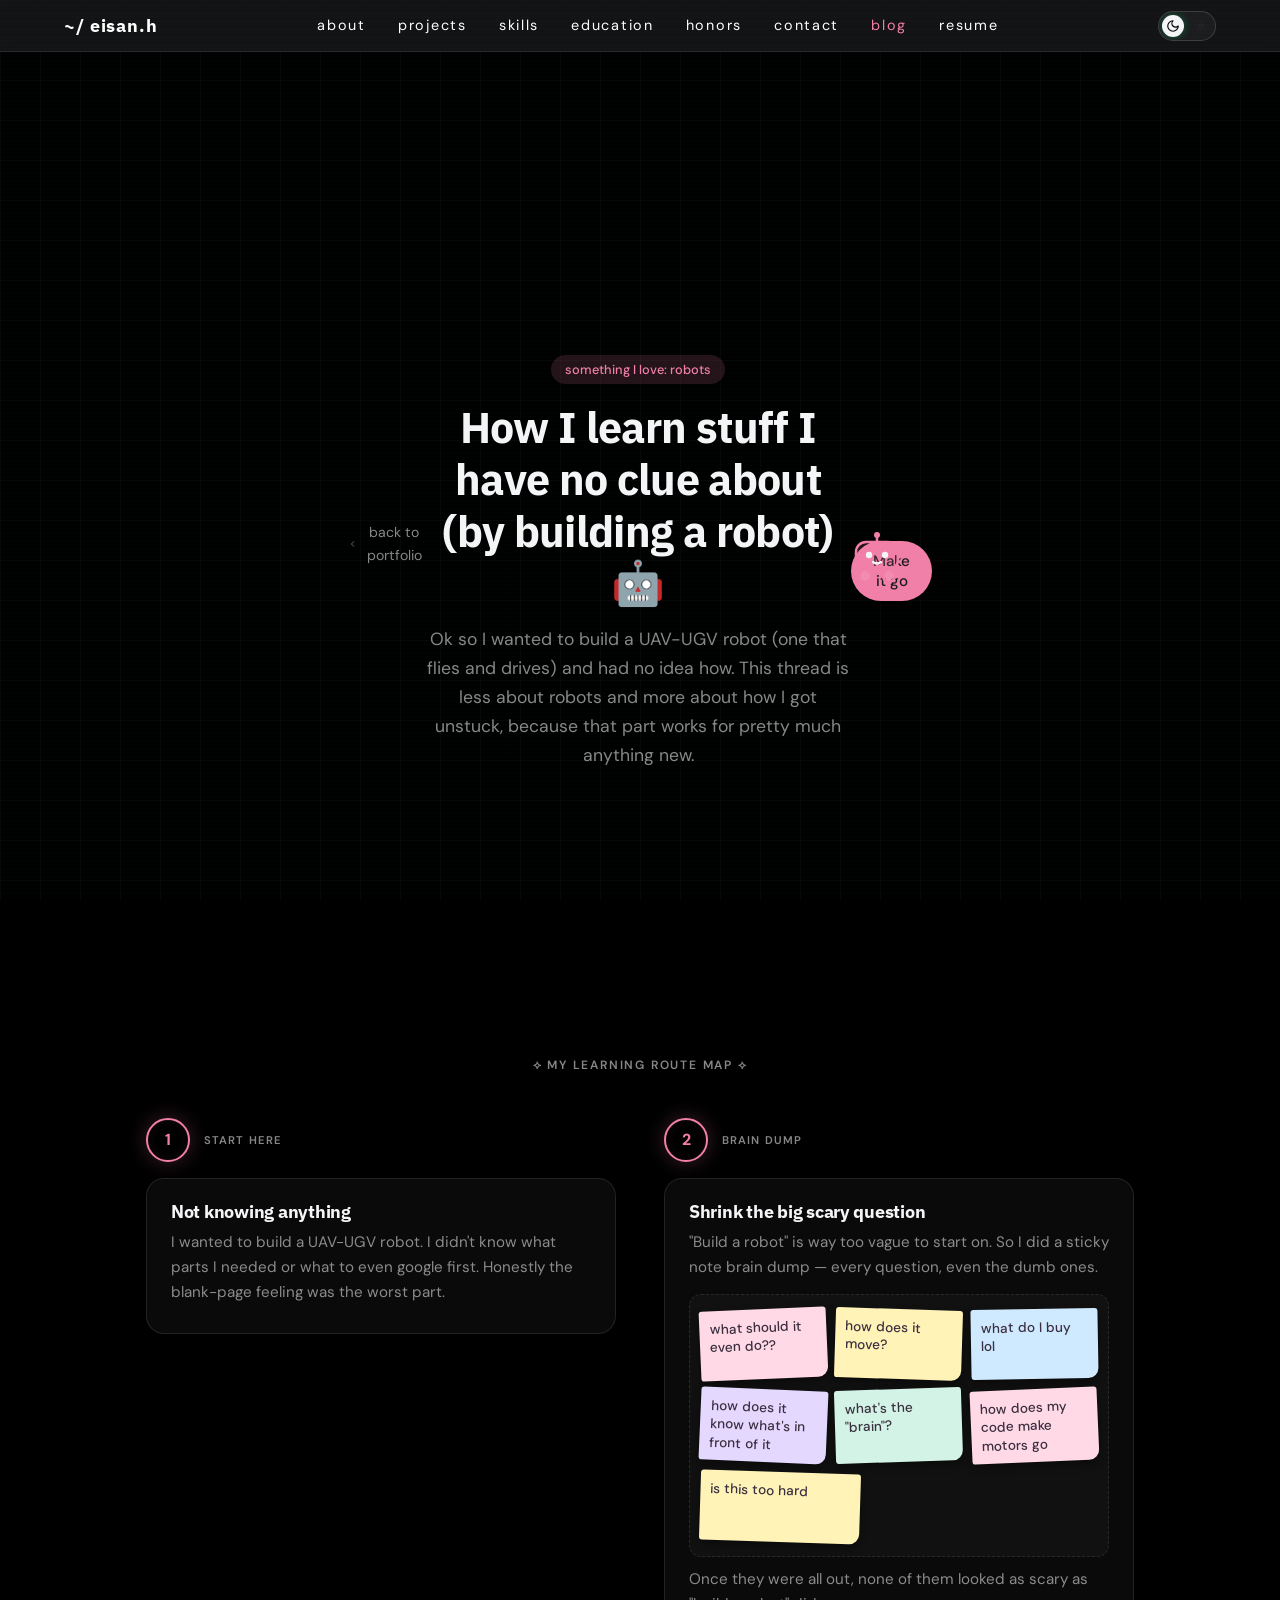
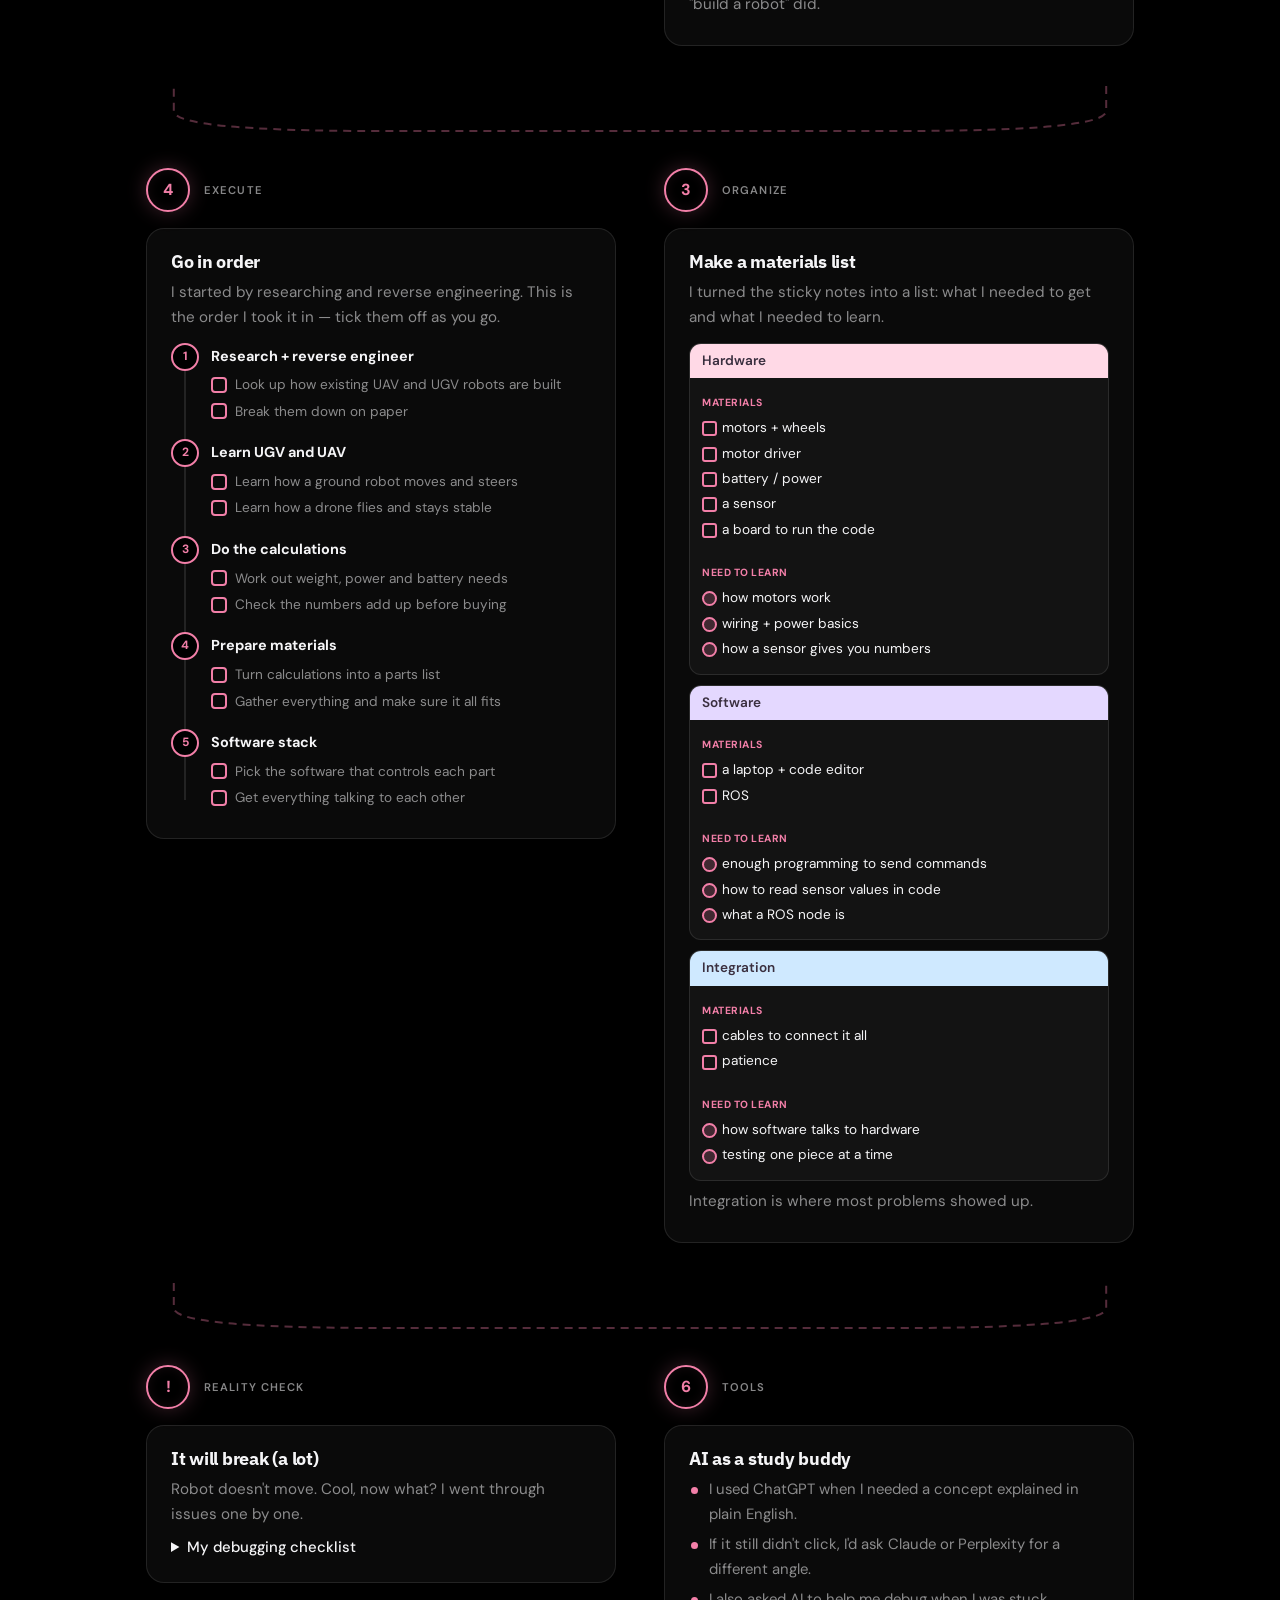
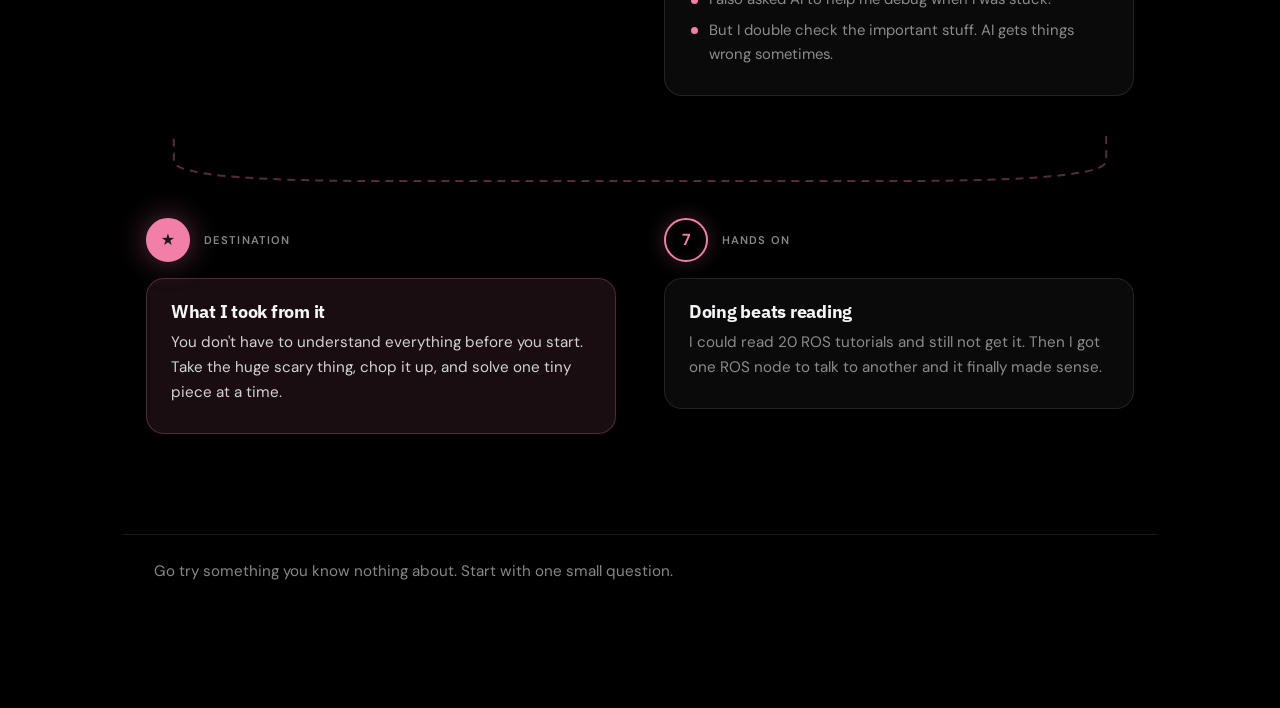
==== commit 894f974a: "Redesign blog page as horizontal route map (2 steps per row)" ====
--- a/blog-robot.html
+++ b/blog-robot.html
@@ -11,7 +11,7 @@
 /* ── Blog page overrides ── */
 :root {
   --acc: #f27fa8;
-  --accsoft: #fde3ec;
+  --accsoft: rgba(242,127,168,.15);
   --accink: #fff;
   --soft: rgba(255,255,255,0.04);
   --line: rgba(255,255,255,0.1);
@@ -42,9 +42,15 @@
 .back-link svg { width: 16px; height: 16px; stroke: currentColor; fill: none; stroke-width: 2; stroke-linecap: round; stroke-linejoin: round; }
 
 main {
+  max-width: 1100px;
+  margin: 0 auto;
+  padding: 96px 32px 100px;
+}
+
+.hero {
   max-width: 680px;
-  margin: 0 auto;
-  padding: 96px 22px 100px;
+  margin: 0 auto 60px;
+  text-align: center;
 }
 
 h1, h2 { margin: 0; font-weight: 700; line-height: 1.2; letter-spacing: -.015em; }
@@ -53,119 +59,306 @@
   font-size: .8rem;
   font-weight: 500;
   color: var(--acc);
-  background: rgba(242,127,168,.15);
+  background: var(--accsoft);
   border-radius: 999px;
-  padding: 4px 12px;
+  padding: 4px 14px;
   margin-bottom: 18px;
 }
-h1 { font-size: clamp(1.9rem, 6vw, 2.7rem); }
-.lede { color: var(--mute); font-size: 1.1rem; margin: 16px 0 40px; }
-
-/* robot track */
-.track { position: relative; height: 60px; border-bottom: 2px solid var(--line); }
+h1 { font-size: clamp(1.9rem, 5vw, 2.7rem); }
+.lede { color: var(--mute); font-size: 1.1rem; margin: 16px 0 0; }
+
+/* ═══════════════════════════════════════════════
+   HORIZONTAL ROUTE MAP
+   ═══════════════════════════════════════════════ */
+
+.route-map {
+  position: relative;
+  display: grid;
+  grid-template-columns: 1fr 1fr;
+  gap: 0;
+  margin: 0 auto;
+  max-width: 1040px;
+}
+
+/* ── Row containers ── */
+.route-row {
+  display: contents;
+}
+
+/* ── Individual stop ── */
+.stop {
+  position: relative;
+  padding: 32px 24px 40px;
+}
+
+/* ── The numbered station marker ── */
+.station {
+  display: flex;
+  align-items: center;
+  gap: 14px;
+  margin-bottom: 16px;
+}
+
+.station-num {
+  flex: none;
+  width: 44px;
+  height: 44px;
+  border-radius: 50%;
+  background: var(--bg-blog);
+  border: 2.5px solid var(--acc);
+  color: var(--acc);
+  font-weight: 700;
+  font-size: 1rem;
+  display: grid;
+  place-items: center;
+  position: relative;
+  z-index: 2;
+  box-shadow: 0 0 20px rgba(242,127,168,.25), inset 0 0 12px rgba(242,127,168,.08);
+  transition: all .3s ease;
+}
+
+.stop:hover .station-num {
+  background: var(--acc);
+  color: #1a1a1a;
+  box-shadow: 0 0 30px rgba(242,127,168,.5);
+  transform: scale(1.1);
+}
+
+.station-label {
+  font-size: .7rem;
+  font-weight: 600;
+  letter-spacing: .1em;
+  text-transform: uppercase;
+  color: var(--mute);
+}
+
+/* ── Content card ── */
+.stop-card {
+  background: var(--soft);
+  border: 1px solid var(--line);
+  border-radius: 18px;
+  padding: 22px 24px;
+  transition: border-color .3s, box-shadow .3s, transform .3s;
+}
+
+.stop:hover .stop-card {
+  border-color: rgba(242,127,168,.3);
+  box-shadow: 0 8px 40px rgba(242,127,168,.08);
+  transform: translateY(-2px);
+}
+
+.stop-card h2 { font-size: 1.1rem; margin-bottom: 8px; color: var(--ink); }
+.stop-card p { margin: 6px 0; color: var(--mute); font-size: .95rem; }
+
+/* ── SVG connector lines between stops ── */
+.route-connectors {
+  position: absolute;
+  top: 0;
+  left: 0;
+  width: 100%;
+  height: 100%;
+  pointer-events: none;
+  z-index: 1;
+}
+
+.route-connectors path {
+  fill: none;
+  stroke: var(--acc);
+  stroke-width: 2;
+  stroke-dasharray: 8 6;
+  opacity: .35;
+}
+
+.route-connectors circle {
+  fill: var(--acc);
+  opacity: .2;
+}
+
+/* ── Horizontal arrow between 2 stops on same row ── */
+.h-connector {
+  position: absolute;
+  top: 52px;
+  left: calc(50% - 40px);
+  width: 80px;
+  height: 2px;
+  z-index: 1;
+}
+.h-connector::before {
+  content: "";
+  position: absolute;
+  top: 0;
+  left: 0;
+  right: 0;
+  height: 2px;
+  background: repeating-linear-gradient(90deg, var(--acc) 0 8px, transparent 8px 14px);
+  opacity: .4;
+}
+.h-connector::after {
+  content: "";
+  position: absolute;
+  top: -4px;
+  right: -2px;
+  width: 10px;
+  height: 10px;
+  border-top: 2px solid var(--acc);
+  border-right: 2px solid var(--acc);
+  transform: rotate(45deg);
+  opacity: .4;
+}
+
+/* ── Vertical U-turn connector between rows ── */
+.u-connector {
+  position: relative;
+  grid-column: 1 / -1;
+  height: 50px;
+  overflow: visible;
+}
+
+.u-connector svg {
+  position: absolute;
+  width: 100%;
+  height: 100%;
+  overflow: visible;
+}
+
+.u-connector .u-line {
+  fill: none;
+  stroke: var(--acc);
+  stroke-width: 2;
+  stroke-dasharray: 8 6;
+  opacity: .35;
+}
+
+/* Row direction indicators */
+.row-even .station { flex-direction: row; }
+.row-odd .station { flex-direction: row; }
+
+/* Reverse order for odd rows (right-to-left) — the second row snakes back */
+.row-odd {
+  direction: rtl;
+}
+.row-odd .stop-card,
+.row-odd .station {
+  direction: ltr;
+}
+
+/* ── Sticky notes ── */
+ul.q { margin: 8px 0 0; padding: 0; list-style: none; }
+ul.q li { position: relative; padding-left: 20px; margin: 6px 0; color: var(--mute); font-size: .93rem; }
+ul.q li:before { content: ""; position: absolute; left: 2px; top: .65em; width: 7px; height: 7px; border-radius: 50%; background: var(--acc); }
+
+.board { display: flex; flex-wrap: wrap; gap: 10px 8px; margin: 14px 0 10px; padding: 14px 10px; border-radius: 12px; background: rgba(255,255,255,.03); border: 1px dashed var(--line); }
+.note { flex: 1 1 110px; max-width: 160px; min-height: 70px; padding: 10px 10px 8px; font: 500 .85rem/1.35 "DM Sans",sans-serif; color: #3a2f3f; border-radius: 3px 3px 10px 3px; box-shadow: 0 4px 8px rgba(0,0,0,.4); transition: transform .2s; }
+.note:nth-child(5n+1){background:#ffd9e6;transform:rotate(-2.5deg)}
+.note:nth-child(5n+2){background:#fff3b8;transform:rotate(1.8deg)}
+.note:nth-child(5n+3){background:#cfe9ff;transform:rotate(-1deg)}
+.note:nth-child(5n+4){background:#e4d8ff;transform:rotate(2.5deg)}
+.note:nth-child(5n){background:#d3f3e6;transform:rotate(-1.8deg)}
+.note:hover{transform:rotate(0) translateY(-3px) scale(1.04)}
+
+/* ── Piles (materials) ── */
+.piles { display: grid; grid-template-columns: 1fr; gap: 10px; margin: 12px 0 8px; }
+.pile { background: rgba(255,255,255,.04); border: 1px solid var(--line); border-radius: 12px; overflow: hidden; }
+.tag { display: flex; justify-content: space-between; align-items: center; gap: 8px; padding: 6px 12px; font-size: .85rem; color: #3a2f3f; font-weight: 600; }
+.p1 .tag{background:#ffd9e6}.p2 .tag{background:#cfe9ff}.p3 .tag{background:#e4d8ff}
+.pile .h { padding: 10px 12px 0; font-size: .65rem; font-weight: 700; letter-spacing: .05em; text-transform: uppercase; color: var(--acc); }
+.ml { list-style: none; margin: 2px 0 0; padding: 0 12px 4px; }
+.ml li { position: relative; padding-left: 20px; margin: 3px 0; font-size: .85rem; color: var(--ink); }
+.ml li:before { content: ""; position: absolute; left: 0; top: .3em; width: 11px; height: 11px; border: 2px solid var(--acc); border-radius: 3px; }
+.ml.learn li:before { border-radius: 50%; background: rgba(242,127,168,.2); }
+.ml.learn { padding-bottom: 10px; }
+
+/* ── Timeline (inside step 4) ── */
+.timeline { list-style: none; margin: 12px 0 4px; padding: 0; position: relative; }
+.timeline:before { content: ""; position: absolute; left: 13px; top: 12px; bottom: 12px; width: 2px; background: var(--line); }
+.tl-item { position: relative; display: flex; gap: 12px; padding-bottom: 14px; }
+.tl-item:last-child { padding-bottom: 0; }
+.mk { flex: none; width: 28px; height: 28px; border-radius: 50%; background: var(--bg-blog); border: 2px solid var(--acc); color: var(--acc); font-weight: 700; font-size: .75rem; display: grid; place-items: center; position: relative; z-index: 1; transition: background .2s, color .2s; }
+.tl-item:not(:has(input:not(:checked))) .mk { background: var(--acc); color: #1d1a22; }
+.tl-body h3 { margin: 2px 0 4px; font-size: .9rem; color: var(--ink); }
+.tasks { list-style: none; margin: 0; padding: 0; }
+.tasks label { display: flex; gap: 8px; align-items: flex-start; cursor: pointer; padding: 2px 0; font-size: .85rem; color: var(--mute); }
+.tasks input { position: absolute; opacity: 0; width: 16px; height: 16px; }
+.tasks i { flex: none; width: 16px; height: 16px; margin-top: .2em; border: 2px solid var(--acc); border-radius: 4px; display: grid; place-items: center; }
+.tasks input:checked+i { background: var(--acc); }
+.tasks input:checked+i:after { content: ""; width: 4px; height: 8px; border: solid #1d1a22; border-width: 0 2px 2px 0; transform: rotate(45deg) translate(-1px,-1px); }
+.tasks input:checked~span { text-decoration: line-through; opacity: .6; }
+
+/* ── Debug checklist ── */
+details { margin-top: 8px; }
+summary { cursor: pointer; font-weight: 500; color: var(--ink); font-size: .93rem; }
+.chk { list-style: none; padding: 0; margin: 6px 0; }
+.chk label { display: flex; gap: 10px; align-items: center; cursor: pointer; padding: 3px 0; color: var(--mute); font-size: .9rem; }
+.chk input { width: 18px; height: 18px; accent-color: var(--acc); }
+.chk input:checked+span { text-decoration: line-through; opacity: .55; }
+
+/* ── End card ── */
+.stop.end .stop-card { background: rgba(242,127,168,.1); border-color: rgba(242,127,168,.25); }
+.stop.end .stop-card h2 { color: var(--ink); }
+.stop.end .stop-card p { color: var(--ink); opacity: .85; }
+.stop.end .station-num {
+  background: var(--acc);
+  color: #1a1a1a;
+  box-shadow: 0 0 30px rgba(242,127,168,.4);
+}
+
+/* ── Robot track ── */
+.track { position: relative; height: 60px; border-bottom: 2px solid var(--line); max-width: 680px; margin: 0 auto; }
 .bot { position: absolute; left: 0; bottom: -2px; width: 52px; transition: left 2.4s cubic-bezier(.5,0,.3,1); }
 .bot.go { left: calc(100% - 52px); }
 .run {
   font: 500 .95rem "DM Sans", sans-serif;
   background: var(--acc);
-  color: #1d1a22;
+  color: #1a1a1a;
   border: 0;
   border-radius: 999px;
   padding: 10px 22px;
   cursor: pointer;
   margin-top: 18px;
   transition: opacity .15s;
+  display: block;
+  margin-left: auto;
+  margin-right: auto;
 }
 .run:hover { opacity: .85; }
 
-/* thread */
-.thread { list-style: none; margin: 56px 0 0; padding: 0; position: relative; }
-.thread:before { content: ""; position: absolute; left: 17px; top: 10px; bottom: 10px; width: 2px; background: var(--line); }
-.post { position: relative; padding-left: 56px; margin-bottom: 22px; }
-.dot {
-  position: absolute;
-  left: 0; top: 18px;
-  width: 36px; height: 36px;
-  border-radius: 50%;
-  background: rgba(242,127,168,.18);
-  color: var(--acc);
-  font-weight: 700;
-  font-size: .95rem;
-  display: grid;
-  place-items: center;
-  border: 4px solid var(--bg-blog);
-  box-sizing: content-box;
-  margin: -4px 0 0 -4px;
-}
-.box {
-  background: var(--soft);
-  border: 1px solid var(--line);
-  border-radius: 18px;
-  padding: 20px 22px;
-}
-h2 { font-size: 1.15rem; margin-bottom: 6px; }
-.box p { margin: 6px 0; color: var(--mute); }
-
-/* sticky notes */
-ul.q { margin: 8px 0 0; padding: 0; list-style: none; }
-ul.q li { position: relative; padding-left: 20px; margin: 6px 0; color: var(--mute); }
-ul.q li:before { content: ""; position: absolute; left: 2px; top: .65em; width: 7px; height: 7px; border-radius: 50%; background: var(--acc); }
-
-.board { display: flex; flex-wrap: wrap; gap: 14px 12px; margin: 16px 0 12px; padding: 18px 14px; border-radius: 14px; background: rgba(255,255,255,.03); border: 1px dashed var(--line); }
-.note { flex: 1 1 130px; max-width: 190px; min-height: 84px; padding: 12px 12px 10px; font: 500 .95rem/1.35 "DM Sans",sans-serif; color: #3a2f3f; border-radius: 3px 3px 12px 3px; box-shadow: 0 5px 10px rgba(0,0,0,.4); transition: transform .2s; }
-.note:nth-child(5n+1){background:#ffd9e6;transform:rotate(-2.5deg)}
-.note:nth-child(5n+2){background:#fff3b8;transform:rotate(1.8deg)}
-.note:nth-child(5n+3){background:#cfe9ff;transform:rotate(-1deg)}
-.note:nth-child(5n+4){background:#e4d8ff;transform:rotate(2.5deg)}
-.note:nth-child(5n){background:#d3f3e6;transform:rotate(-1.8deg)}
-.note:hover{transform:rotate(0) translateY(-3px) scale(1.04)}
-
-/* piles */
-.piles { display: grid; grid-template-columns: repeat(auto-fit,minmax(200px,1fr)); gap: 12px; margin: 14px 0 10px; }
-.pile { background: rgba(255,255,255,.04); border: 1px solid var(--line); border-radius: 14px; overflow: hidden; }
-.tag { display: flex; justify-content: space-between; align-items: center; gap: 8px; padding: 8px 14px; font-size: .9rem; color: #3a2f3f; }
-.tag em { font-style: normal; font-weight: 500; font-size: .72rem; background: #fff; border-radius: 999px; padding: 2px 9px; }
-.p1 .tag{background:#ffd9e6}.p2 .tag{background:#cfe9ff}.p3 .tag{background:#e4d8ff}.p4 .tag{background:#fff3b8}
-.pile p { margin: 0; padding: 10px 14px 0; font-size: .92rem; }
-.pile .todo { padding: 6px 14px 14px; color: var(--ink); }
-.todo span { display: inline-block; font-size: .7rem; font-weight: 700; letter-spacing: .04em; text-transform: uppercase; color: var(--acc); margin-right: 6px; }
-.pile .h { padding: 12px 14px 0; font-size: .7rem; font-weight: 700; letter-spacing: .05em; text-transform: uppercase; color: var(--acc); }
-.ml { list-style: none; margin: 4px 0 0; padding: 0 14px 6px; }
-.ml li { position: relative; padding-left: 24px; margin: 4px 0; font-size: .93rem; color: var(--ink); }
-.ml li:before { content: ""; position: absolute; left: 0; top: .28em; width: 13px; height: 13px; border: 2px solid var(--acc); border-radius: 4px; }
-.ml.learn li:before { border-radius: 50%; background: rgba(242,127,168,.2); }
-.ml.learn { padding-bottom: 14px; }
-
-/* timeline */
-.timeline { list-style: none; margin: 16px 0 4px; padding: 0; position: relative; }
-.timeline:before { content: ""; position: absolute; left: 15px; top: 14px; bottom: 14px; width: 2px; background: var(--line); }
-.tl-item { position: relative; display: flex; gap: 16px; padding-bottom: 18px; }
-.tl-item:last-child { padding-bottom: 0; }
-.mk { flex: none; width: 32px; height: 32px; border-radius: 50%; background: var(--bg-blog); border: 2px solid var(--acc); color: var(--acc); font-weight: 700; font-size: .85rem; display: grid; place-items: center; position: relative; z-index: 1; transition: background .2s, color .2s; }
-.tl-item:not(:has(input:not(:checked))) .mk { background: var(--acc); color: #1d1a22; }
-.tl-body h3 { margin: 4px 0 4px; font-size: 1rem; color: var(--ink); }
-.tasks { list-style: none; margin: 0; padding: 0; }
-.tasks label { display: flex; gap: 10px; align-items: flex-start; cursor: pointer; padding: 3px 0; font-size: .95rem; color: var(--mute); }
-.tasks input { position: absolute; opacity: 0; width: 20px; height: 20px; }
-.tasks i { flex: none; width: 18px; height: 18px; margin-top: .22em; border: 2px solid var(--acc); border-radius: 5px; display: grid; place-items: center; }
-.tasks input:checked+i { background: var(--acc); }
-.tasks input:checked+i:after { content: ""; width: 5px; height: 9px; border: solid #1d1a22; border-width: 0 2px 2px 0; transform: rotate(45deg) translate(-1px,-1px); }
-.tasks input:checked~span { text-decoration: line-through; opacity: .6; }
-
-/* debug checklist */
-details { margin-top: 8px; }
-summary { cursor: pointer; font-weight: 500; color: var(--ink); }
-.chk { list-style: none; padding: 0; margin: 8px 0; }
-.chk label { display: flex; gap: 12px; align-items: center; cursor: pointer; padding: 4px 0; color: var(--mute); }
-.chk input { width: 20px; height: 20px; accent-color: var(--acc); }
-.chk input:checked+span { text-decoration: line-through; opacity: .55; }
-
-/* end card */
-.end .box { background: rgba(242,127,168,.12); border-color: rgba(242,127,168,.25); }
-.end h2 { color: var(--ink); }
-.end p { color: var(--ink); }
-
-footer { margin: 44px 0 0; color: var(--mute); font-size: .95rem; text-align: center; }
+/* ── Route label ── */
+.route-title {
+  text-align: center;
+  margin: 50px 0 10px;
+  color: var(--mute);
+  font-size: .75rem;
+  font-weight: 600;
+  letter-spacing: .15em;
+  text-transform: uppercase;
+}
+
+footer { margin: 60px 0 0; color: var(--mute); font-size: .95rem; text-align: center; }
+
+/* ═══════════════════════════════════
+   RESPONSIVE — stack on mobile
+   ═══════════════════════════════════ */
+@media (max-width: 700px) {
+  main { padding: 86px 16px 80px; }
+  .route-map { grid-template-columns: 1fr; }
+  .row-odd { direction: ltr; }
+  .h-connector { display: none; }
+  .u-connector { display: none; }
+  .stop { padding: 16px 0 24px; }
+  .stop::before {
+    content: "";
+    position: absolute;
+    left: 21px;
+    top: 0;
+    bottom: 0;
+    width: 2px;
+    background: repeating-linear-gradient(180deg, var(--acc) 0 8px, transparent 8px 14px);
+    opacity: .25;
+    z-index: 0;
+  }
+  .stop:first-child::before { top: 52px; }
+  .stop:last-child::before { bottom: 50%; }
+}
 
 @media (prefers-reduced-motion: reduce) { .bot { transition: none; } }
 </style>
@@ -215,80 +408,201 @@
   </nav>
 
 <main>
-  <a href="index.html" class="back-link">
-    <svg viewBox="0 0 24 24"><polyline points="15 18 9 12 15 6"/></svg>
-    back to portfolio
-  </a>
-
-  <header>
-    <span class="eyebrow">something I love: robots</span>
-    <h1>How I learn stuff I have no clue about (by building a robot) 🤖</h1>
-    <p class="lede">Ok so I wanted to build a UAV-UGV robot (one that flies and drives) and had no idea how. This thread is less about robots and more about how I got unstuck, because that part works for pretty much anything new.</p>
-  </header>
-
-  <div class="track" aria-hidden="true">
-    <div class="bot" id="bot"><svg viewBox="0 0 52 52" width="52" height="52"><line x1="26" y1="3" x2="26" y2="10" stroke="#f27fa8" stroke-width="2.5" stroke-linecap="round"/><circle cx="26" cy="3" r="3" fill="#f27fa8"/><rect x="5" y="10" width="42" height="28" rx="10" fill="rgba(242,127,168,0.15)" stroke="#f27fa8" stroke-width="2.5"/><circle cx="18" cy="23" r="3.2" fill="#f5f5f7"/><circle cx="34" cy="23" r="3.2" fill="#f5f5f7"/><path d="M22 30 Q26 33 30 30" fill="none" stroke="#f5f5f7" stroke-width="2.2" stroke-linecap="round"/><circle cx="14" cy="44" r="6" fill="rgba(255,255,255,0.1)" stroke="#f27fa8" stroke-width="2.5"/><circle cx="38" cy="44" r="6" fill="rgba(255,255,255,0.1)" stroke="#f27fa8" stroke-width="2.5"/></svg></div>
+  <div class="hero">
+    <a href="index.html" class="back-link">
+      <svg viewBox="0 0 24 24"><polyline points="15 18 9 12 15 6"/></svg>
+      back to portfolio
+    </a>
+
+    <header>
+      <span class="eyebrow">something I love: robots</span>
+      <h1>How I learn stuff I have no clue about (by building a robot) 🤖</h1>
+      <p class="lede">Ok so I wanted to build a UAV-UGV robot (one that flies and drives) and had no idea how. This thread is less about robots and more about how I got unstuck, because that part works for pretty much anything new.</p>
+    </header>
+
+    <div class="track" aria-hidden="true">
+      <div class="bot" id="bot"><svg viewBox="0 0 52 52" width="52" height="52"><line x1="26" y1="3" x2="26" y2="10" stroke="#f27fa8" stroke-width="2.5" stroke-linecap="round"/><circle cx="26" cy="3" r="3" fill="#f27fa8"/><rect x="5" y="10" width="42" height="28" rx="10" fill="rgba(242,127,168,0.15)" stroke="#f27fa8" stroke-width="2.5"/><circle cx="18" cy="23" r="3.2" fill="#f5f5f7"/><circle cx="34" cy="23" r="3.2" fill="#f5f5f7"/><path d="M22 30 Q26 33 30 30" fill="none" stroke="#f5f5f7" stroke-width="2.2" stroke-linecap="round"/><circle cx="14" cy="44" r="6" fill="rgba(255,255,255,0.1)" stroke="#f27fa8" stroke-width="2.5"/><circle cx="38" cy="44" r="6" fill="rgba(255,255,255,0.1)" stroke="#f27fa8" stroke-width="2.5"/></svg></div>
+    </div>
+    <button class="run" id="run">Make it go</button>
   </div>
-  <button class="run" id="run">Make it go</button>
-
-  <ol class="thread">
-    <li class="post"><span class="dot">1</span><div class="box"><h2>Not knowing anything</h2><p>I wanted to build a UAV-UGV robot. I didn't know what parts I needed or what to even google first. Honestly the blank-page feeling was the worst part.</p></div></li>
-
-    <li class="post"><span class="dot">2</span><div class="box"><h2>Shrink the big scary question</h2><p>"Build a robot" is way too vague to start on. So I did a sticky note brain dump and wrote down every question in my head, even the dumb ones, before trying to answer any of them.</p>
-    <div class="board" role="list">
-      <span class="note" role="listitem">what should it even do??</span>
-      <span class="note" role="listitem">how does it move?</span>
-      <span class="note" role="listitem">what do I buy lol</span>
-      <span class="note" role="listitem">how does it know what's in front of it</span>
-      <span class="note" role="listitem">what's the "brain"?</span>
-      <span class="note" role="listitem">how does my code make motors go</span>
-      <span class="note" role="listitem">is this too hard</span>
-    </div>
-    <p>Once they were all out on the table, none of them looked as scary as "build a robot" did.</p></div></li>
-
-    <li class="post"><span class="dot">3</span><div class="box"><h2>Make a materials list</h2><p>Next I turned the sticky notes into a list: what I needed to get and what I needed to learn, split into hardware, software, and integration. Then I only had to learn the next thing, not all of robotics.</p>
-    <div class="piles">
-      <div class="pile p1"><b class="tag">Hardware</b>
-        <p class="h">Materials</p><ul class="ml"><li>motors + wheels</li><li>motor driver</li><li>battery / power</li><li>a sensor</li><li>a board to run the code</li></ul>
-        <p class="h">Need to learn</p><ul class="ml learn"><li>how motors work</li><li>wiring + power basics</li><li>how a sensor gives you numbers</li></ul>
-      </div>
-      <div class="pile p3"><b class="tag">Software</b>
-        <p class="h">Materials</p><ul class="ml"><li>a laptop + code editor</li><li>ROS</li></ul>
-        <p class="h">Need to learn</p><ul class="ml learn"><li>enough programming to send commands</li><li>how to read sensor values in code</li><li>what a ROS node is</li></ul>
-      </div>
-      <div class="pile p2"><b class="tag">Integration</b>
-        <p class="h">Materials</p><ul class="ml"><li>cables to connect it all</li><li>patience</li></ul>
-        <p class="h">Need to learn</p><ul class="ml learn"><li>how my software talks to the hardware</li><li>testing one piece at a time</li><li>making sensor input change what the motors do</li></ul>
-      </div>
-    </div>
-    <p>Hardware and software are pretty separate. Integration is where they have to work together, and it's where most of my problems showed up.</p></div></li>
-
-    <li class="post"><span class="dot">4</span><div class="box"><h2>Go in order</h2><p>I started by researching and reverse engineering, since I had no clue how a UAV-UGV robot even works. This is the order I took it in, and I didn't move on until each part made sense. Tick them off as you go.</p>
-    <ol class="timeline">
-      <li class="tl-item"><span class="mk">1</span><div class="tl-body"><h3>Research + reverse engineer</h3><ul class="tasks"><li><label><input type="checkbox"><i></i><span>Look up how existing UAV (air) and UGV (ground) robots are built</span></label></li><li><label><input type="checkbox"><i></i><span>Break them down on paper: what parts they have and what each one does</span></label></li></ul></div></li>
-      <li class="tl-item"><span class="mk">2</span><div class="tl-body"><h3>Learn UGV and UAV</h3><ul class="tasks"><li><label><input type="checkbox"><i></i><span>Learn how a ground robot moves and steers</span></label></li><li><label><input type="checkbox"><i></i><span>Learn how a drone flies and stays stable</span></label></li></ul></div></li>
-      <li class="tl-item"><span class="mk">3</span><div class="tl-body"><h3>Do the calculations</h3><ul class="tasks"><li><label><input type="checkbox"><i></i><span>Work out weight, power and battery needs</span></label></li><li><label><input type="checkbox"><i></i><span>Check the numbers add up before buying anything</span></label></li></ul></div></li>
-      <li class="tl-item"><span class="mk">4</span><div class="tl-body"><h3>Prepare materials</h3><ul class="tasks"><li><label><input type="checkbox"><i></i><span>Turn the calculations into a parts list</span></label></li><li><label><input type="checkbox"><i></i><span>Gather everything and make sure it all fits</span></label></li></ul></div></li>
-      <li class="tl-item"><span class="mk">5</span><div class="tl-body"><h3>Software stack</h3><ul class="tasks"><li><label><input type="checkbox"><i></i><span>Pick the software that controls each part</span></label></li><li><label><input type="checkbox"><i></i><span>Get everything talking to each other</span></label></li></ul></div></li>
-    </ol></div></li>
-
-    <li class="post"><span class="dot">!</span><div class="box"><h2>It will break (a lot)</h2><p>Robot doesn't move. Cool, now what? It could be a bunch of things, so I went through them one by one.</p>
-    <details><summary>My debugging checklist</summary>
-    <ul class="chk">
-      <li><label><input type="checkbox"><span>Is it the <b>code</b>?</span></label></li>
-      <li><label><input type="checkbox"><span>Is it the <b>wiring</b>?</span></label></li>
-      <li><label><input type="checkbox"><span>Is it the <b>power</b>?</span></label></li>
-      <li><label><input type="checkbox"><span>Is it the <b>motor driver</b>?</span></label></li>
-      <li><label><input type="checkbox"><span>Is my software even <b>talking</b> to the hardware?</span></label></li>
-    </ul><p>Annoying, but honestly debugging taught me more than anything else did.</p></details></div></li>
-
-    <li class="post"><span class="dot">6</span><div class="box"><h2>AI as a study buddy</h2>
-    <ul class="q"><li>I used ChatGPT when I needed a concept explained in plain English.</li><li>If it still didn't click, I'd ask Claude or Perplexity, since a different explanation sometimes makes it make sense.</li><li>I also asked AI to help me debug when I was stuck.</li><li>But I double check the important stuff. AI gets things wrong sometimes.</li></ul></div></li>
-
-    <li class="post"><span class="dot">7</span><div class="box"><h2>Doing beats reading</h2><p>I could read 20 ROS tutorials and still not get it. Then I got one ROS node to talk to another and it finally made sense.</p></div></li>
-
-    <li class="post end"><span class="dot">8</span><div class="box"><h2>What I took from it</h2><p>You don't have to understand everything before you start. Take the huge scary thing, chop it up, and solve one tiny piece at a time.</p></div></li>
-  </ol>
+
+  <p class="route-title">⟡ My learning route map ⟡</p>
+
+  <!-- ═════════════════════════════════════════
+       HORIZONTAL ROUTE MAP — 2 per row, snaking
+       ═════════════════════════════════════════ -->
+  <div class="route-map" id="routeMap">
+
+    <!-- ─── Row 1: Steps 1 → 2 (left to right) ─── -->
+    <div class="route-row row-even">
+      <div class="stop" data-step="1">
+        <div class="station">
+          <div class="station-num">1</div>
+          <span class="station-label">Start here</span>
+        </div>
+        <div class="stop-card">
+          <h2>Not knowing anything</h2>
+          <p>I wanted to build a UAV-UGV robot. I didn't know what parts I needed or what to even google first. Honestly the blank-page feeling was the worst part.</p>
+        </div>
+      </div>
+
+      <div class="stop" data-step="2">
+        <div class="station">
+          <div class="station-num">2</div>
+          <span class="station-label">Brain dump</span>
+        </div>
+        <div class="stop-card">
+          <h2>Shrink the big scary question</h2>
+          <p>"Build a robot" is way too vague to start on. So I did a sticky note brain dump — every question, even the dumb ones.</p>
+          <div class="board" role="list">
+            <span class="note" role="listitem">what should it even do??</span>
+            <span class="note" role="listitem">how does it move?</span>
+            <span class="note" role="listitem">what do I buy lol</span>
+            <span class="note" role="listitem">how does it know what's in front of it</span>
+            <span class="note" role="listitem">what's the "brain"?</span>
+            <span class="note" role="listitem">how does my code make motors go</span>
+            <span class="note" role="listitem">is this too hard</span>
+          </div>
+          <p>Once they were all out, none of them looked as scary as "build a robot" did.</p>
+        </div>
+      </div>
+    </div>
+
+    <!-- ── U-turn connector row 1→2 ── -->
+    <div class="u-connector" id="u1">
+      <svg viewBox="0 0 100 50" preserveAspectRatio="none">
+        <path class="u-line" d="M 95,0 L 95,25 Q 95,45 75,45 L 25,45 Q 5,45 5,25 L 5,0" vector-effect="non-scaling-stroke"/>
+      </svg>
+    </div>
+
+    <!-- ─── Row 2: Steps 3 → 4 (right to left) ─── -->
+    <div class="route-row row-odd">
+      <div class="stop" data-step="4">
+        <div class="station">
+          <div class="station-num">4</div>
+          <span class="station-label">Execute</span>
+        </div>
+        <div class="stop-card">
+          <h2>Go in order</h2>
+          <p>I started by researching and reverse engineering. This is the order I took it in — tick them off as you go.</p>
+          <ol class="timeline">
+            <li class="tl-item"><span class="mk">1</span><div class="tl-body"><h3>Research + reverse engineer</h3><ul class="tasks"><li><label><input type="checkbox"><i></i><span>Look up how existing UAV and UGV robots are built</span></label></li><li><label><input type="checkbox"><i></i><span>Break them down on paper</span></label></li></ul></div></li>
+            <li class="tl-item"><span class="mk">2</span><div class="tl-body"><h3>Learn UGV and UAV</h3><ul class="tasks"><li><label><input type="checkbox"><i></i><span>Learn how a ground robot moves and steers</span></label></li><li><label><input type="checkbox"><i></i><span>Learn how a drone flies and stays stable</span></label></li></ul></div></li>
+            <li class="tl-item"><span class="mk">3</span><div class="tl-body"><h3>Do the calculations</h3><ul class="tasks"><li><label><input type="checkbox"><i></i><span>Work out weight, power and battery needs</span></label></li><li><label><input type="checkbox"><i></i><span>Check the numbers add up before buying</span></label></li></ul></div></li>
+            <li class="tl-item"><span class="mk">4</span><div class="tl-body"><h3>Prepare materials</h3><ul class="tasks"><li><label><input type="checkbox"><i></i><span>Turn calculations into a parts list</span></label></li><li><label><input type="checkbox"><i></i><span>Gather everything and make sure it all fits</span></label></li></ul></div></li>
+            <li class="tl-item"><span class="mk">5</span><div class="tl-body"><h3>Software stack</h3><ul class="tasks"><li><label><input type="checkbox"><i></i><span>Pick the software that controls each part</span></label></li><li><label><input type="checkbox"><i></i><span>Get everything talking to each other</span></label></li></ul></div></li>
+          </ol>
+        </div>
+      </div>
+
+      <div class="stop" data-step="3">
+        <div class="station">
+          <div class="station-num">3</div>
+          <span class="station-label">Organize</span>
+        </div>
+        <div class="stop-card">
+          <h2>Make a materials list</h2>
+          <p>I turned the sticky notes into a list: what I needed to get and what I needed to learn.</p>
+          <div class="piles">
+            <div class="pile p1"><b class="tag">Hardware</b>
+              <p class="h">Materials</p><ul class="ml"><li>motors + wheels</li><li>motor driver</li><li>battery / power</li><li>a sensor</li><li>a board to run the code</li></ul>
+              <p class="h">Need to learn</p><ul class="ml learn"><li>how motors work</li><li>wiring + power basics</li><li>how a sensor gives you numbers</li></ul>
+            </div>
+            <div class="pile p3"><b class="tag">Software</b>
+              <p class="h">Materials</p><ul class="ml"><li>a laptop + code editor</li><li>ROS</li></ul>
+              <p class="h">Need to learn</p><ul class="ml learn"><li>enough programming to send commands</li><li>how to read sensor values in code</li><li>what a ROS node is</li></ul>
+            </div>
+            <div class="pile p2"><b class="tag">Integration</b>
+              <p class="h">Materials</p><ul class="ml"><li>cables to connect it all</li><li>patience</li></ul>
+              <p class="h">Need to learn</p><ul class="ml learn"><li>how software talks to hardware</li><li>testing one piece at a time</li></ul>
+            </div>
+          </div>
+          <p>Integration is where most problems showed up.</p>
+        </div>
+      </div>
+    </div>
+
+    <!-- ── U-turn connector row 2→3 ── -->
+    <div class="u-connector" id="u2">
+      <svg viewBox="0 0 100 50" preserveAspectRatio="none">
+        <path class="u-line" d="M 5,0 L 5,25 Q 5,45 25,45 L 75,45 Q 95,45 95,25 L 95,0" vector-effect="non-scaling-stroke"/>
+      </svg>
+    </div>
+
+    <!-- ─── Row 3: Steps 5 → 6 (left to right) ─── -->
+    <div class="route-row row-even">
+      <div class="stop" data-step="5">
+        <div class="station">
+          <div class="station-num">!</div>
+          <span class="station-label">Reality check</span>
+        </div>
+        <div class="stop-card">
+          <h2>It will break (a lot)</h2>
+          <p>Robot doesn't move. Cool, now what? I went through issues one by one.</p>
+          <details><summary>My debugging checklist</summary>
+          <ul class="chk">
+            <li><label><input type="checkbox"><span>Is it the <b>code</b>?</span></label></li>
+            <li><label><input type="checkbox"><span>Is it the <b>wiring</b>?</span></label></li>
+            <li><label><input type="checkbox"><span>Is it the <b>power</b>?</span></label></li>
+            <li><label><input type="checkbox"><span>Is it the <b>motor driver</b>?</span></label></li>
+            <li><label><input type="checkbox"><span>Is my software even <b>talking</b> to the hardware?</span></label></li>
+          </ul>
+          <p>Debugging taught me more than anything else did.</p>
+          </details>
+        </div>
+      </div>
+
+      <div class="stop" data-step="6">
+        <div class="station">
+          <div class="station-num">6</div>
+          <span class="station-label">Tools</span>
+        </div>
+        <div class="stop-card">
+          <h2>AI as a study buddy</h2>
+          <ul class="q">
+            <li>I used ChatGPT when I needed a concept explained in plain English.</li>
+            <li>If it still didn't click, I'd ask Claude or Perplexity for a different angle.</li>
+            <li>I also asked AI to help me debug when I was stuck.</li>
+            <li>But I double check the important stuff. AI gets things wrong sometimes.</li>
+          </ul>
+        </div>
+      </div>
+    </div>
+
+    <!-- ── U-turn connector row 3→4 ── -->
+    <div class="u-connector" id="u3">
+      <svg viewBox="0 0 100 50" preserveAspectRatio="none">
+        <path class="u-line" d="M 95,0 L 95,25 Q 95,45 75,45 L 25,45 Q 5,45 5,25 L 5,0" vector-effect="non-scaling-stroke"/>
+      </svg>
+    </div>
+
+    <!-- ─── Row 4: Steps 7 → 8 (right to left) ─── -->
+    <div class="route-row row-odd">
+      <div class="stop end" data-step="8">
+        <div class="station">
+          <div class="station-num">★</div>
+          <span class="station-label">Destination</span>
+        </div>
+        <div class="stop-card">
+          <h2>What I took from it</h2>
+          <p>You don't have to understand everything before you start. Take the huge scary thing, chop it up, and solve one tiny piece at a time.</p>
+        </div>
+      </div>
+
+      <div class="stop" data-step="7">
+        <div class="station">
+          <div class="station-num">7</div>
+          <span class="station-label">Hands on</span>
+        </div>
+        <div class="stop-card">
+          <h2>Doing beats reading</h2>
+          <p>I could read 20 ROS tutorials and still not get it. Then I got one ROS node to talk to another and it finally made sense.</p>
+        </div>
+      </div>
+    </div>
+
+    <!-- ── Horizontal connectors (positioned by JS) ── -->
+  </div>
 
   <footer>Go try something you know nothing about. Start with one small question.</footer>
 </main>
@@ -313,6 +627,24 @@
   html.setAttribute('data-theme', next);
   localStorage.setItem('theme', next);
 });
+
+// Animate stops on scroll
+const stops = document.querySelectorAll('.stop');
+const observer = new IntersectionObserver(function(entries) {
+  entries.forEach(function(entry) {
+    if (entry.isIntersecting) {
+      entry.target.style.opacity = '1';
+      entry.target.style.transform = 'translateY(0)';
+    }
+  });
+}, { threshold: 0.15 });
+
+stops.forEach(function(stop) {
+  stop.style.opacity = '0';
+  stop.style.transform = 'translateY(30px)';
+  stop.style.transition = 'opacity 0.6s ease, transform 0.6s ease';
+  observer.observe(stop);
+});
 </script>
 </body>
 </html>
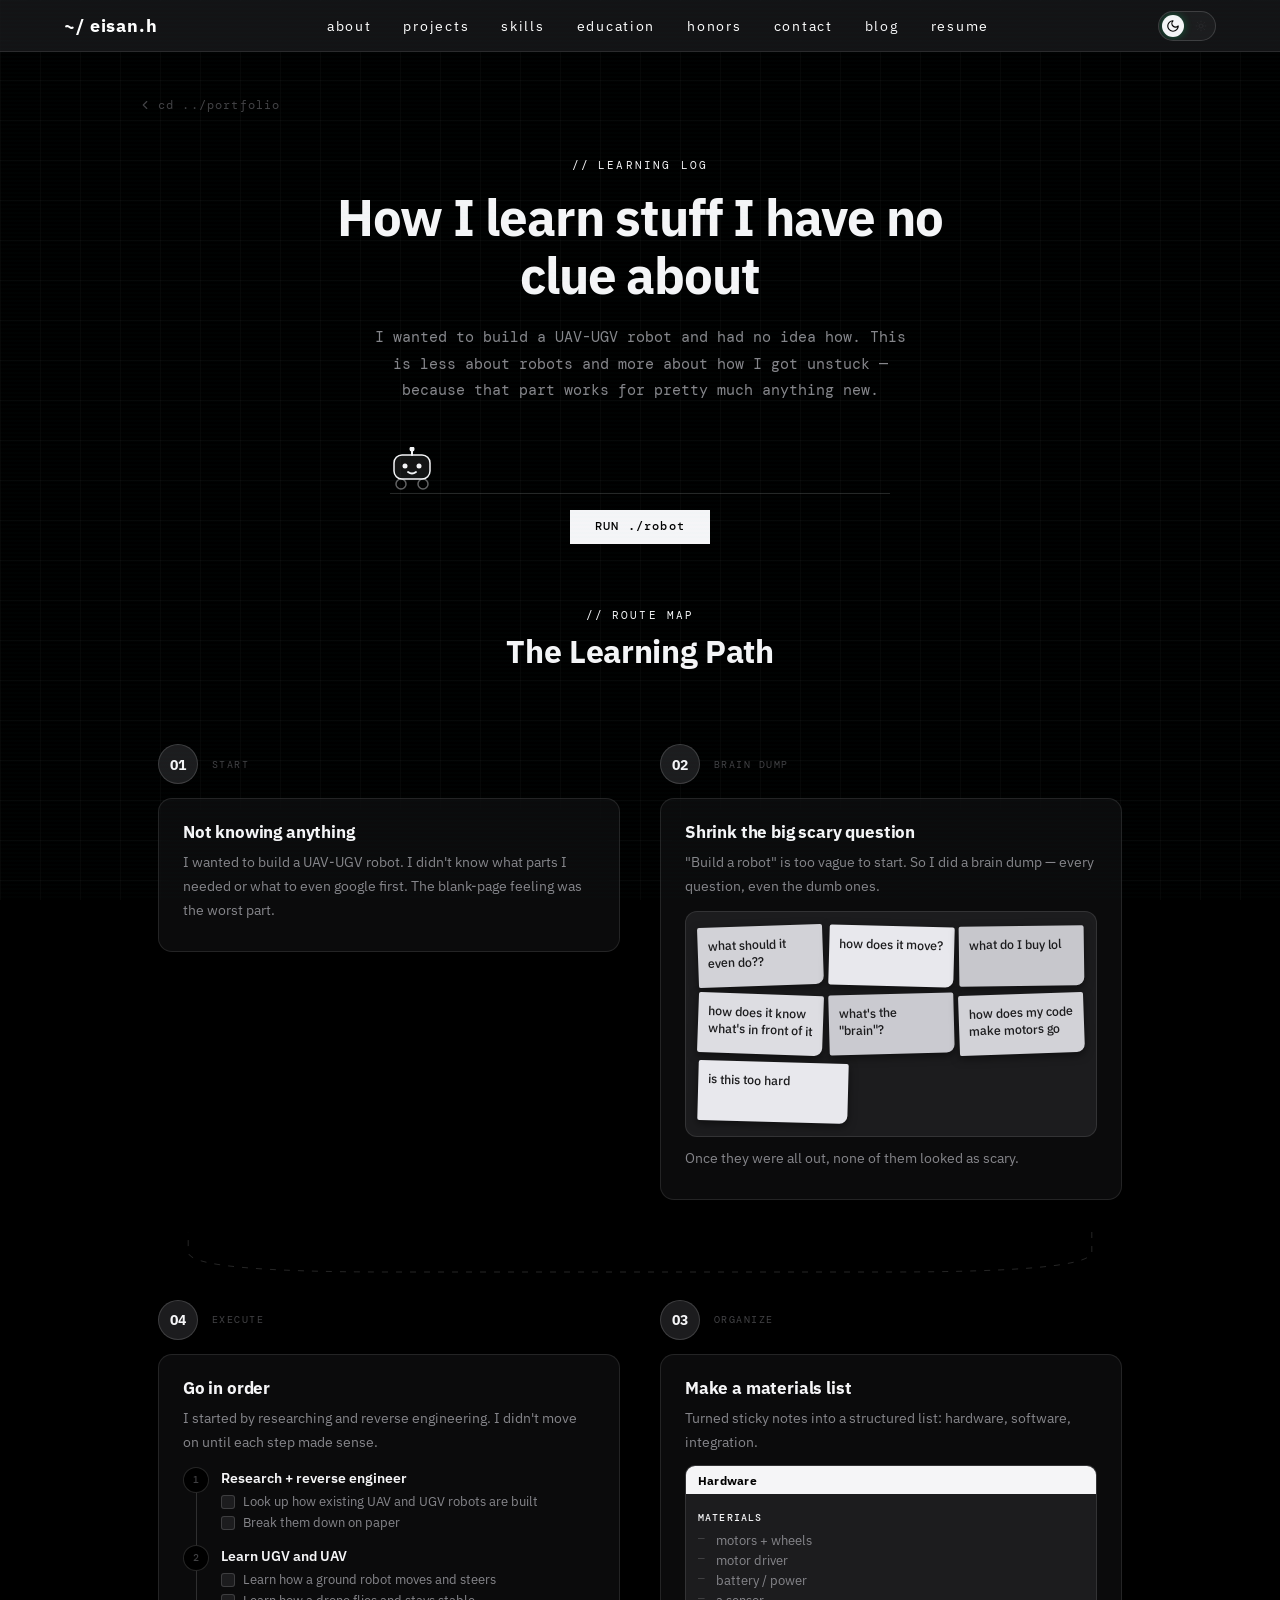
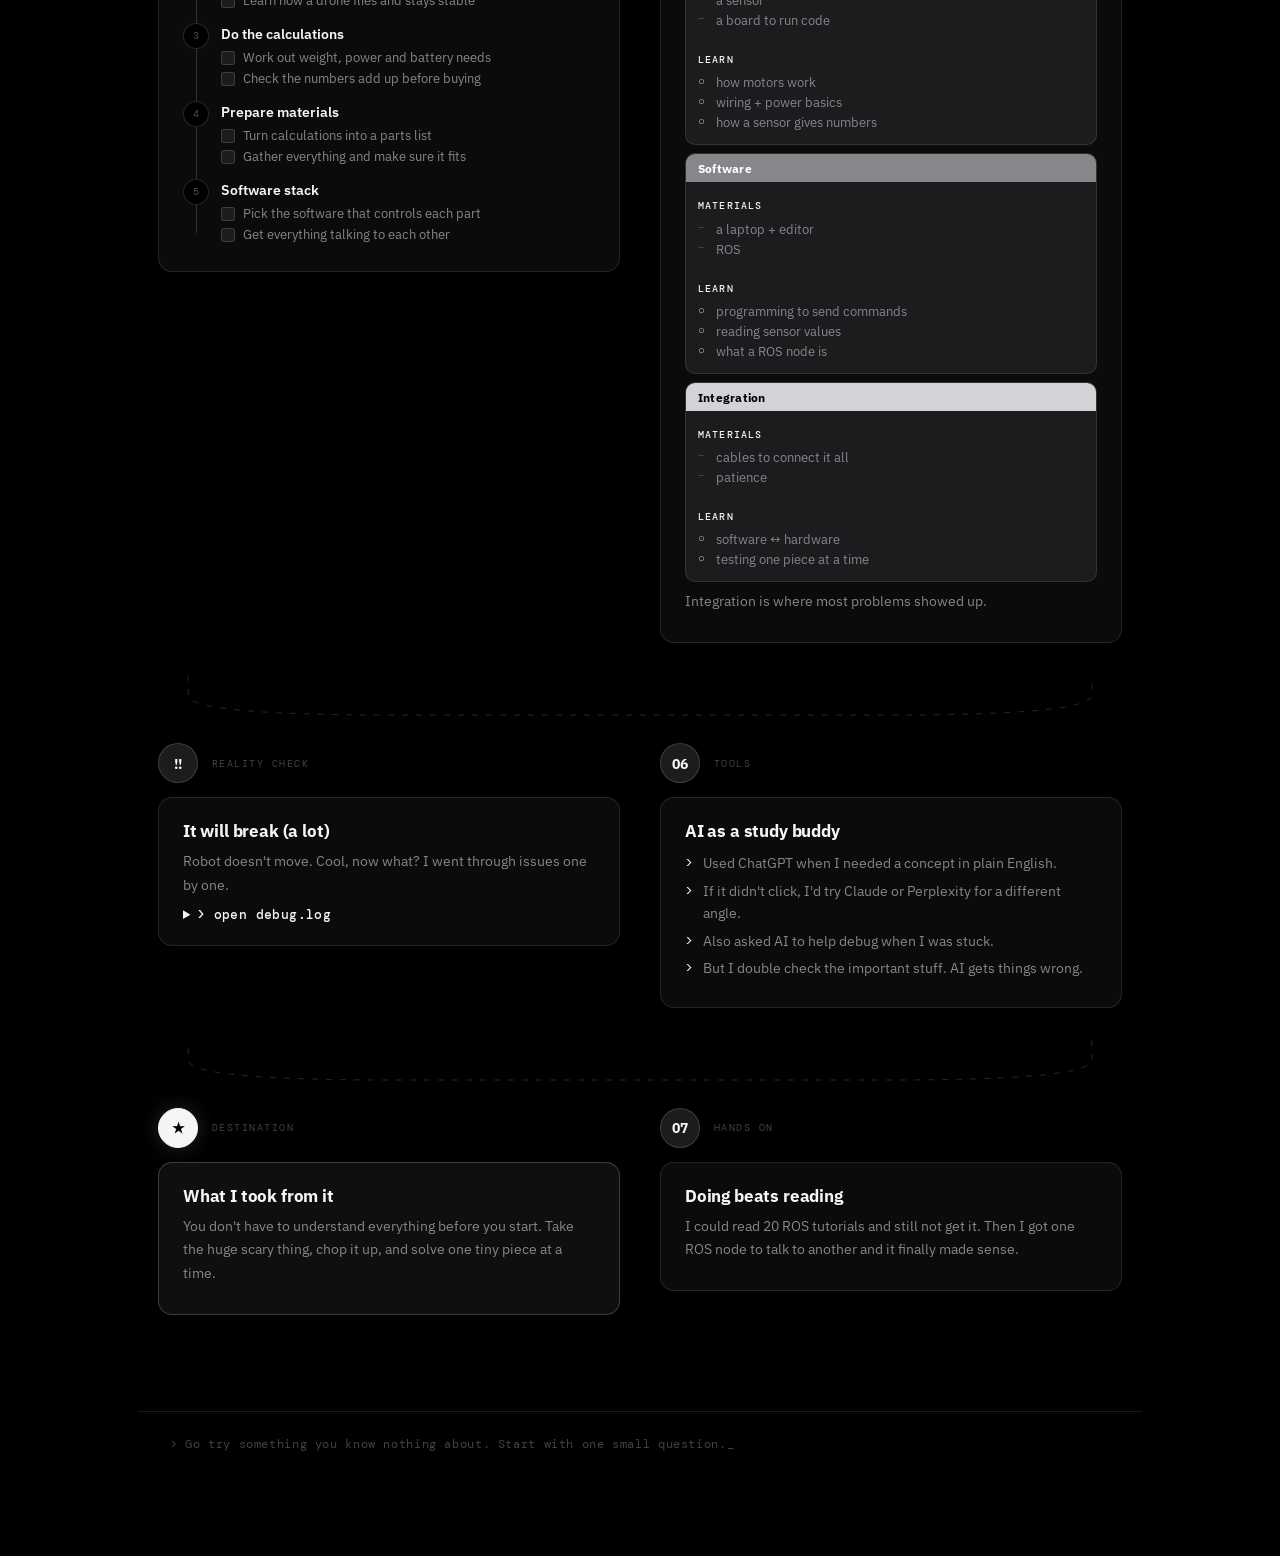
==== commit c1cb26bd: "Match blog page to portfolio design system" ====
--- a/blog-robot.html
+++ b/blog-robot.html
@@ -5,358 +5,526 @@
 <meta name="viewport" content="width=device-width, initial-scale=1, viewport-fit=cover">
 <title>How I Learn Things I Don't Know: What Building a Robot Taught Me — Hnin Ei San</title>
 <meta name="description" content="A thread on how I learned to build a UAV-UGV robot from scratch — and what that process taught me about tackling anything new.">
-<link rel="stylesheet" href="https://fonts.googleapis.com/css2?family=DM+Sans:wght@400;500;700&family=IBM+Plex+Sans:wght@300;400;500;600;700&display=swap">
+<link href="https://fonts.googleapis.com/css2?family=DM+Mono:wght@300;400;500&family=IBM+Plex+Sans:wght@300;400;500;600;700;800&display=swap" rel="stylesheet">
 <link rel="stylesheet" href="assets/css/style.css">
 <style>
-/* ── Blog page overrides ── */
-:root {
-  --acc: #f27fa8;
-  --accsoft: rgba(242,127,168,.15);
-  --accink: #fff;
-  --soft: rgba(255,255,255,0.04);
-  --line: rgba(255,255,255,0.1);
-  --mute: rgba(245,245,247,0.55);
-  --ink: #f5f5f7;
-  --bg-blog: #000;
-}
-
-body {
-  background: var(--bg-blog);
-  color: var(--ink);
-  font: 17px/1.65 "DM Sans", system-ui, -apple-system, "Segoe UI", sans-serif;
-  margin: 0;
-}
-
-/* back link */
+/* ══════════════════════════════════════════════
+   BLOG PAGE — matches portfolio design tokens
+   ══════════════════════════════════════════════ */
+
+/* ── Layout ── */
+.blog-main {
+  max-width: 1100px;
+  margin: 0 auto;
+  padding: 6rem 3rem 5rem;
+}
+
+/* ── Back link ── */
 .back-link {
   display: inline-flex;
   align-items: center;
   gap: 6px;
-  font-size: .88rem;
-  color: var(--mute);
+  font-family: 'DM Mono', monospace;
+  font-size: 0.72rem;
+  letter-spacing: 0.1em;
+  color: var(--text3);
   text-decoration: none;
-  margin-bottom: 36px;
-  transition: color .2s;
-}
-.back-link:hover { color: var(--acc); }
-.back-link svg { width: 16px; height: 16px; stroke: currentColor; fill: none; stroke-width: 2; stroke-linecap: round; stroke-linejoin: round; }
-
-main {
-  max-width: 1100px;
+  margin-bottom: 2.5rem;
+  transition: color 0.2s;
+}
+.back-link:hover { color: var(--green); }
+.back-link svg { width: 14px; height: 14px; stroke: currentColor; fill: none; stroke-width: 2; stroke-linecap: round; stroke-linejoin: round; }
+
+/* ── Hero section ── */
+.blog-hero {
+  max-width: 680px;
+  margin: 0 auto 4rem;
+  text-align: center;
+}
+
+.blog-label {
+  font-family: 'DM Mono', monospace;
+  font-size: 0.68rem;
+  letter-spacing: 0.2em;
+  color: var(--green);
+  margin-bottom: 1rem;
+  display: inline-flex;
+  align-items: center;
+  gap: 8px;
+}
+.blog-label::before { content: '//'; }
+
+.blog-hero h1 {
+  font-family: 'IBM Plex Sans', sans-serif;
+  font-size: clamp(2rem, 5vw, 3.2rem);
+  font-weight: 800;
+  color: var(--text);
+  letter-spacing: -0.02em;
+  margin-bottom: 1.2rem;
+  line-height: 1.15;
+}
+
+.blog-lede {
+  font-family: 'DM Mono', monospace;
+  font-size: 0.92rem;
+  color: var(--text2);
+  line-height: 1.8;
+  max-width: 540px;
   margin: 0 auto;
-  padding: 96px 32px 100px;
-}
-
-.hero {
-  max-width: 680px;
-  margin: 0 auto 60px;
+}
+
+/* ── Robot track ── */
+.track-wrap { max-width: 500px; margin: 2.5rem auto 0; }
+.track { position: relative; height: 50px; border-bottom: 1px solid var(--border2); }
+.bot { position: absolute; left: 0; bottom: -2px; width: 44px; transition: left 2.4s cubic-bezier(.5,0,.3,1); }
+.bot.go { left: calc(100% - 44px); }
+.run-btn {
+  font-family: 'DM Mono', monospace;
+  font-size: 0.72rem;
+  font-weight: 500;
+  letter-spacing: 0.1em;
+  background: var(--green);
+  color: #000;
+  border: none;
+  padding: 0.6rem 1.6rem;
+  cursor: pointer;
+  margin-top: 1rem;
+  transition: all 0.2s;
+  display: block;
+  margin-left: auto;
+  margin-right: auto;
+}
+.run-btn:hover {
+  background: var(--text);
+  color: var(--bg);
+  transform: translateY(-1px);
+  box-shadow: 0 4px 15px rgba(255,255,255,0.1);
+}
+
+/* ── Route map section label ── */
+.route-label {
+  font-family: 'DM Mono', monospace;
+  font-size: 0.68rem;
+  letter-spacing: 0.2em;
+  color: var(--green);
   text-align: center;
-}
-
-h1, h2 { margin: 0; font-weight: 700; line-height: 1.2; letter-spacing: -.015em; }
-.eyebrow {
-  display: inline-block;
-  font-size: .8rem;
-  font-weight: 500;
-  color: var(--acc);
-  background: var(--accsoft);
-  border-radius: 999px;
-  padding: 4px 14px;
-  margin-bottom: 18px;
-}
-h1 { font-size: clamp(1.9rem, 5vw, 2.7rem); }
-.lede { color: var(--mute); font-size: 1.1rem; margin: 16px 0 0; }
-
-/* ═══════════════════════════════════════════════
+  margin: 4rem 0 0.5rem;
+  display: flex;
+  align-items: center;
+  justify-content: center;
+  gap: 8px;
+}
+.route-label::before { content: '//'; }
+
+.route-title {
+  font-family: 'IBM Plex Sans', sans-serif;
+  font-size: 2rem;
+  font-weight: 800;
+  color: var(--text);
+  text-align: center;
+  margin-bottom: 3rem;
+  letter-spacing: -0.01em;
+}
+
+.route-title span { color: var(--green); }
+
+/* ═══════════════════════════════════════════
    HORIZONTAL ROUTE MAP
-   ═══════════════════════════════════════════════ */
+   ═══════════════════════════════════════════ */
 
 .route-map {
-  position: relative;
   display: grid;
   grid-template-columns: 1fr 1fr;
   gap: 0;
+  max-width: 1040px;
   margin: 0 auto;
-  max-width: 1040px;
 }
 
 /* ── Row containers ── */
-.route-row {
-  display: contents;
-}
+.route-row { display: contents; }
 
 /* ── Individual stop ── */
 .stop {
   position: relative;
-  padding: 32px 24px 40px;
-}
-
-/* ── The numbered station marker ── */
+  padding: 24px 20px 32px;
+}
+
+/* ── Station marker ── */
 .station {
   display: flex;
   align-items: center;
   gap: 14px;
-  margin-bottom: 16px;
+  margin-bottom: 14px;
 }
 
 .station-num {
   flex: none;
-  width: 44px;
-  height: 44px;
+  width: 40px;
+  height: 40px;
   border-radius: 50%;
-  background: var(--bg-blog);
-  border: 2.5px solid var(--acc);
-  color: var(--acc);
-  font-weight: 700;
-  font-size: 1rem;
+  background: var(--bg2);
+  border: 1px solid var(--border2);
+  color: var(--green);
+  font-family: 'IBM Plex Sans', sans-serif;
+  font-weight: 800;
+  font-size: 0.9rem;
   display: grid;
   place-items: center;
   position: relative;
   z-index: 2;
-  box-shadow: 0 0 20px rgba(242,127,168,.25), inset 0 0 12px rgba(242,127,168,.08);
-  transition: all .3s ease;
+  transition: all 0.3s cubic-bezier(0.4, 0, 0.2, 1);
 }
 
 .stop:hover .station-num {
-  background: var(--acc);
-  color: #1a1a1a;
-  box-shadow: 0 0 30px rgba(242,127,168,.5);
-  transform: scale(1.1);
+  background: var(--green);
+  color: #000;
+  border-color: var(--green);
+  box-shadow: 0 4px 20px rgba(245,245,247,0.15);
+  transform: scale(1.08);
 }
 
 .station-label {
-  font-size: .7rem;
-  font-weight: 600;
-  letter-spacing: .1em;
+  font-family: 'DM Mono', monospace;
+  font-size: 0.62rem;
+  font-weight: 400;
+  letter-spacing: 0.15em;
   text-transform: uppercase;
-  color: var(--mute);
-}
-
-/* ── Content card ── */
+  color: var(--text3);
+}
+
+/* ── Content card — glass card matching portfolio ── */
 .stop-card {
-  background: var(--soft);
-  border: 1px solid var(--line);
-  border-radius: 18px;
+  background: rgba(28, 28, 30, 0.4);
+  backdrop-filter: blur(20px);
+  -webkit-backdrop-filter: blur(20px);
+  border: 1px solid var(--border);
+  border-radius: 14px;
   padding: 22px 24px;
-  transition: border-color .3s, box-shadow .3s, transform .3s;
+  transition: all 0.4s cubic-bezier(0.4, 0, 0.2, 1);
 }
 
 .stop:hover .stop-card {
-  border-color: rgba(242,127,168,.3);
-  box-shadow: 0 8px 40px rgba(242,127,168,.08);
-  transform: translateY(-2px);
-}
-
-.stop-card h2 { font-size: 1.1rem; margin-bottom: 8px; color: var(--ink); }
-.stop-card p { margin: 6px 0; color: var(--mute); font-size: .95rem; }
-
-/* ── SVG connector lines between stops ── */
-.route-connectors {
-  position: absolute;
-  top: 0;
-  left: 0;
-  width: 100%;
-  height: 100%;
-  pointer-events: none;
-  z-index: 1;
-}
-
-.route-connectors path {
-  fill: none;
-  stroke: var(--acc);
-  stroke-width: 2;
-  stroke-dasharray: 8 6;
-  opacity: .35;
-}
-
-.route-connectors circle {
-  fill: var(--acc);
-  opacity: .2;
-}
-
-/* ── Horizontal arrow between 2 stops on same row ── */
-.h-connector {
-  position: absolute;
-  top: 52px;
-  left: calc(50% - 40px);
-  width: 80px;
-  height: 2px;
-  z-index: 1;
-}
-.h-connector::before {
-  content: "";
-  position: absolute;
-  top: 0;
-  left: 0;
-  right: 0;
-  height: 2px;
-  background: repeating-linear-gradient(90deg, var(--acc) 0 8px, transparent 8px 14px);
-  opacity: .4;
-}
-.h-connector::after {
-  content: "";
-  position: absolute;
-  top: -4px;
-  right: -2px;
-  width: 10px;
-  height: 10px;
-  border-top: 2px solid var(--acc);
-  border-right: 2px solid var(--acc);
-  transform: rotate(45deg);
-  opacity: .4;
-}
-
-/* ── Vertical U-turn connector between rows ── */
+  border-color: rgba(255, 255, 255, 0.3);
+  background: rgba(255, 255, 255, 0.05);
+  box-shadow: 0 15px 35px rgba(0, 0, 0, 0.25);
+}
+
+.stop-card h2 {
+  font-family: 'IBM Plex Sans', sans-serif;
+  font-size: 1.05rem;
+  font-weight: 700;
+  color: var(--text);
+  margin-bottom: 8px;
+  letter-spacing: -0.01em;
+}
+
+.stop-card p {
+  margin: 6px 0;
+  color: var(--text2);
+  font-size: 0.88rem;
+  line-height: 1.7;
+}
+
+/* ── U-turn connector ── */
 .u-connector {
   position: relative;
   grid-column: 1 / -1;
-  height: 50px;
+  height: 44px;
   overflow: visible;
 }
-
 .u-connector svg {
   position: absolute;
   width: 100%;
   height: 100%;
   overflow: visible;
 }
-
-.u-connector .u-line {
+.u-line {
   fill: none;
-  stroke: var(--acc);
-  stroke-width: 2;
-  stroke-dasharray: 8 6;
-  opacity: .35;
-}
-
-/* Row direction indicators */
-.row-even .station { flex-direction: row; }
-.row-odd .station { flex-direction: row; }
-
-/* Reverse order for odd rows (right-to-left) — the second row snakes back */
-.row-odd {
-  direction: rtl;
-}
+  stroke: var(--border2);
+  stroke-width: 1;
+  stroke-dasharray: 6 8;
+  vector-effect: non-scaling-stroke;
+}
+
+/* Row direction — odd rows snake right-to-left */
+.row-odd { direction: rtl; }
 .row-odd .stop-card,
-.row-odd .station {
-  direction: ltr;
-}
+.row-odd .station { direction: ltr; }
 
 /* ── Sticky notes ── */
-ul.q { margin: 8px 0 0; padding: 0; list-style: none; }
-ul.q li { position: relative; padding-left: 20px; margin: 6px 0; color: var(--mute); font-size: .93rem; }
-ul.q li:before { content: ""; position: absolute; left: 2px; top: .65em; width: 7px; height: 7px; border-radius: 50%; background: var(--acc); }
-
-.board { display: flex; flex-wrap: wrap; gap: 10px 8px; margin: 14px 0 10px; padding: 14px 10px; border-radius: 12px; background: rgba(255,255,255,.03); border: 1px dashed var(--line); }
-.note { flex: 1 1 110px; max-width: 160px; min-height: 70px; padding: 10px 10px 8px; font: 500 .85rem/1.35 "DM Sans",sans-serif; color: #3a2f3f; border-radius: 3px 3px 10px 3px; box-shadow: 0 4px 8px rgba(0,0,0,.4); transition: transform .2s; }
-.note:nth-child(5n+1){background:#ffd9e6;transform:rotate(-2.5deg)}
-.note:nth-child(5n+2){background:#fff3b8;transform:rotate(1.8deg)}
-.note:nth-child(5n+3){background:#cfe9ff;transform:rotate(-1deg)}
-.note:nth-child(5n+4){background:#e4d8ff;transform:rotate(2.5deg)}
-.note:nth-child(5n){background:#d3f3e6;transform:rotate(-1.8deg)}
-.note:hover{transform:rotate(0) translateY(-3px) scale(1.04)}
+ul.q { margin: 10px 0 0; padding: 0; list-style: none; }
+ul.q li {
+  position: relative;
+  padding-left: 18px;
+  margin: 5px 0;
+  color: var(--text2);
+  font-size: 0.85rem;
+  line-height: 1.65;
+}
+ul.q li:before {
+  content: ">";
+  position: absolute;
+  left: 0;
+  top: 0;
+  color: var(--green);
+  font-family: 'DM Mono', monospace;
+  font-size: 0.8rem;
+}
+
+.board {
+  display: flex;
+  flex-wrap: wrap;
+  gap: 8px 6px;
+  margin: 12px 0 10px;
+  padding: 14px 12px;
+  border-radius: 12px;
+  background: var(--bg2);
+  border: 1px solid var(--border);
+}
+.note {
+  flex: 1 1 110px;
+  max-width: 150px;
+  min-height: 60px;
+  padding: 10px 10px 8px;
+  font: 500 0.78rem/1.35 'IBM Plex Sans', sans-serif;
+  color: #1c1c1e;
+  border-radius: 2px 2px 8px 2px;
+  box-shadow: 0 3px 8px rgba(0,0,0,0.5);
+  transition: transform 0.2s;
+}
+.note:nth-child(5n+1){background:#d2d2d7;transform:rotate(-2deg)}
+.note:nth-child(5n+2){background:#e8e8ed;transform:rotate(1.5deg)}
+.note:nth-child(5n+3){background:#c7c7cc;transform:rotate(-0.8deg)}
+.note:nth-child(5n+4){background:#dddde2;transform:rotate(2deg)}
+.note:nth-child(5n){background:#cacad0;transform:rotate(-1.5deg)}
+.note:hover { transform: rotate(0) translateY(-2px) scale(1.03); }
 
 /* ── Piles (materials) ── */
-.piles { display: grid; grid-template-columns: 1fr; gap: 10px; margin: 12px 0 8px; }
-.pile { background: rgba(255,255,255,.04); border: 1px solid var(--line); border-radius: 12px; overflow: hidden; }
-.tag { display: flex; justify-content: space-between; align-items: center; gap: 8px; padding: 6px 12px; font-size: .85rem; color: #3a2f3f; font-weight: 600; }
-.p1 .tag{background:#ffd9e6}.p2 .tag{background:#cfe9ff}.p3 .tag{background:#e4d8ff}
-.pile .h { padding: 10px 12px 0; font-size: .65rem; font-weight: 700; letter-spacing: .05em; text-transform: uppercase; color: var(--acc); }
+.piles { display: grid; grid-template-columns: 1fr; gap: 8px; margin: 10px 0 8px; }
+.pile {
+  background: var(--bg2);
+  border: 1px solid var(--border);
+  border-radius: 10px;
+  overflow: hidden;
+}
+.tag {
+  display: flex;
+  justify-content: space-between;
+  align-items: center;
+  padding: 6px 12px;
+  font-family: 'IBM Plex Sans', sans-serif;
+  font-size: 0.78rem;
+  font-weight: 700;
+  color: #000;
+  letter-spacing: 0.02em;
+}
+.p1 .tag { background: var(--green); }
+.p2 .tag { background: var(--green-dim); }
+.p3 .tag { background: var(--green-dark); color: #fff; }
+.pile .h {
+  padding: 10px 12px 0;
+  font-family: 'DM Mono', monospace;
+  font-size: 0.6rem;
+  font-weight: 500;
+  letter-spacing: 0.12em;
+  text-transform: uppercase;
+  color: var(--green);
+}
 .ml { list-style: none; margin: 2px 0 0; padding: 0 12px 4px; }
-.ml li { position: relative; padding-left: 20px; margin: 3px 0; font-size: .85rem; color: var(--ink); }
-.ml li:before { content: ""; position: absolute; left: 0; top: .3em; width: 11px; height: 11px; border: 2px solid var(--acc); border-radius: 3px; }
-.ml.learn li:before { border-radius: 50%; background: rgba(242,127,168,.2); }
+.ml li {
+  position: relative;
+  padding-left: 18px;
+  margin: 3px 0;
+  font-size: 0.82rem;
+  color: var(--text2);
+}
+.ml li:before {
+  content: "—";
+  position: absolute;
+  left: 0;
+  top: 0;
+  color: var(--text3);
+  font-family: 'DM Mono', monospace;
+  font-size: 0.7rem;
+}
+.ml.learn li:before { content: "○"; color: var(--green-dim); }
 .ml.learn { padding-bottom: 10px; }
 
 /* ── Timeline (inside step 4) ── */
 .timeline { list-style: none; margin: 12px 0 4px; padding: 0; position: relative; }
-.timeline:before { content: ""; position: absolute; left: 13px; top: 12px; bottom: 12px; width: 2px; background: var(--line); }
-.tl-item { position: relative; display: flex; gap: 12px; padding-bottom: 14px; }
+.timeline:before {
+  content: "";
+  position: absolute;
+  left: 13px;
+  top: 12px;
+  bottom: 12px;
+  width: 1px;
+  background: var(--border2);
+}
+.tl-item { position: relative; display: flex; gap: 12px; padding-bottom: 12px; }
 .tl-item:last-child { padding-bottom: 0; }
-.mk { flex: none; width: 28px; height: 28px; border-radius: 50%; background: var(--bg-blog); border: 2px solid var(--acc); color: var(--acc); font-weight: 700; font-size: .75rem; display: grid; place-items: center; position: relative; z-index: 1; transition: background .2s, color .2s; }
-.tl-item:not(:has(input:not(:checked))) .mk { background: var(--acc); color: #1d1a22; }
-.tl-body h3 { margin: 2px 0 4px; font-size: .9rem; color: var(--ink); }
+.mk {
+  flex: none;
+  width: 26px;
+  height: 26px;
+  border-radius: 50%;
+  background: var(--bg);
+  border: 1px solid var(--border2);
+  color: var(--text3);
+  font-family: 'DM Mono', monospace;
+  font-weight: 500;
+  font-size: 0.65rem;
+  display: grid;
+  place-items: center;
+  position: relative;
+  z-index: 1;
+  transition: all 0.2s;
+}
+.tl-item:not(:has(input:not(:checked))) .mk {
+  background: var(--green);
+  color: #000;
+  border-color: var(--green);
+}
+.tl-body h3 {
+  margin: 2px 0 4px;
+  font-family: 'IBM Plex Sans', sans-serif;
+  font-size: 0.85rem;
+  font-weight: 600;
+  color: var(--text);
+}
 .tasks { list-style: none; margin: 0; padding: 0; }
-.tasks label { display: flex; gap: 8px; align-items: flex-start; cursor: pointer; padding: 2px 0; font-size: .85rem; color: var(--mute); }
+.tasks label {
+  display: flex;
+  gap: 8px;
+  align-items: flex-start;
+  cursor: pointer;
+  padding: 2px 0;
+  font-size: 0.8rem;
+  color: var(--text2);
+}
 .tasks input { position: absolute; opacity: 0; width: 16px; height: 16px; }
-.tasks i { flex: none; width: 16px; height: 16px; margin-top: .2em; border: 2px solid var(--acc); border-radius: 4px; display: grid; place-items: center; }
-.tasks input:checked+i { background: var(--acc); }
-.tasks input:checked+i:after { content: ""; width: 4px; height: 8px; border: solid #1d1a22; border-width: 0 2px 2px 0; transform: rotate(45deg) translate(-1px,-1px); }
-.tasks input:checked~span { text-decoration: line-through; opacity: .6; }
+.tasks i {
+  flex: none;
+  width: 14px;
+  height: 14px;
+  margin-top: .2em;
+  border: 1px solid var(--border2);
+  border-radius: 3px;
+  display: grid;
+  place-items: center;
+  background: var(--bg2);
+  transition: all .2s;
+}
+.tasks input:checked+i { background: var(--green); border-color: var(--green); }
+.tasks input:checked+i:after {
+  content: "";
+  width: 4px;
+  height: 7px;
+  border: solid #000;
+  border-width: 0 1.5px 1.5px 0;
+  transform: rotate(45deg) translate(-1px,-1px);
+}
+.tasks input:checked~span { text-decoration: line-through; opacity: .5; }
 
 /* ── Debug checklist ── */
 details { margin-top: 8px; }
-summary { cursor: pointer; font-weight: 500; color: var(--ink); font-size: .93rem; }
+summary {
+  cursor: pointer;
+  font-family: 'DM Mono', monospace;
+  font-weight: 500;
+  font-size: 0.82rem;
+  color: var(--text);
+  letter-spacing: 0.03em;
+}
 .chk { list-style: none; padding: 0; margin: 6px 0; }
-.chk label { display: flex; gap: 10px; align-items: center; cursor: pointer; padding: 3px 0; color: var(--mute); font-size: .9rem; }
-.chk input { width: 18px; height: 18px; accent-color: var(--acc); }
-.chk input:checked+span { text-decoration: line-through; opacity: .55; }
+.chk label {
+  display: flex;
+  gap: 10px;
+  align-items: center;
+  cursor: pointer;
+  padding: 3px 0;
+  color: var(--text2);
+  font-size: 0.82rem;
+}
+.chk input { width: 16px; height: 16px; accent-color: var(--green); }
+.chk input:checked+span { text-decoration: line-through; opacity: .45; }
 
 /* ── End card ── */
-.stop.end .stop-card { background: rgba(242,127,168,.1); border-color: rgba(242,127,168,.25); }
-.stop.end .stop-card h2 { color: var(--ink); }
-.stop.end .stop-card p { color: var(--ink); opacity: .85; }
+.stop.end .stop-card {
+  background: rgba(245,245,247,0.06);
+  border-color: rgba(245,245,247,0.2);
+}
 .stop.end .station-num {
-  background: var(--acc);
-  color: #1a1a1a;
-  box-shadow: 0 0 30px rgba(242,127,168,.4);
-}
-
-/* ── Robot track ── */
-.track { position: relative; height: 60px; border-bottom: 2px solid var(--line); max-width: 680px; margin: 0 auto; }
-.bot { position: absolute; left: 0; bottom: -2px; width: 52px; transition: left 2.4s cubic-bezier(.5,0,.3,1); }
-.bot.go { left: calc(100% - 52px); }
-.run {
-  font: 500 .95rem "DM Sans", sans-serif;
-  background: var(--acc);
-  color: #1a1a1a;
-  border: 0;
-  border-radius: 999px;
-  padding: 10px 22px;
-  cursor: pointer;
-  margin-top: 18px;
-  transition: opacity .15s;
-  display: block;
-  margin-left: auto;
-  margin-right: auto;
-}
-.run:hover { opacity: .85; }
-
-/* ── Route label ── */
-.route-title {
+  background: var(--green);
+  color: #000;
+  border-color: var(--green);
+  box-shadow: 0 0 20px rgba(245,245,247,0.15);
+}
+
+/* ── Footer ── */
+.blog-footer {
+  margin: 4rem 0 0;
   text-align: center;
-  margin: 50px 0 10px;
-  color: var(--mute);
-  font-size: .75rem;
-  font-weight: 600;
-  letter-spacing: .15em;
-  text-transform: uppercase;
-}
-
-footer { margin: 60px 0 0; color: var(--mute); font-size: .95rem; text-align: center; }
-
-/* ═══════════════════════════════════
+  font-family: 'DM Mono', monospace;
+  font-size: 0.78rem;
+  color: var(--text3);
+  letter-spacing: 0.05em;
+}
+
+/* ═══════════════════════════════
+   LIGHT MODE OVERRIDES
+   ═══════════════════════════════ */
+body.light-mode .stop-card {
+  background: rgba(255,255,255,0.7);
+  border: 1px solid rgba(0,0,0,0.05);
+}
+body.light-mode .stop:hover .stop-card {
+  border-color: rgba(0,0,0,0.15);
+  background: rgba(255,255,255,0.9);
+  box-shadow: 0 10px 30px rgba(0,0,0,0.06);
+}
+body.light-mode .station-num {
+  background: var(--bg2);
+  border-color: var(--border2);
+}
+body.light-mode .stop:hover .station-num {
+  background: var(--green);
+  border-color: var(--green);
+  box-shadow: 0 4px 15px rgba(0,0,0,0.1);
+}
+body.light-mode .board {
+  background: var(--bg3);
+  border-color: var(--border);
+}
+body.light-mode .pile {
+  background: var(--bg3);
+  border-color: var(--border);
+}
+body.light-mode .tasks i {
+  background: var(--bg3);
+  border-color: var(--border2);
+}
+
+/* ═══════════════════════════════
    RESPONSIVE — stack on mobile
-   ═══════════════════════════════════ */
-@media (max-width: 700px) {
-  main { padding: 86px 16px 80px; }
+   ═══════════════════════════════ */
+@media (max-width: 768px) {
+  .blog-main { padding: 5rem 1.5rem 4rem; }
   .route-map { grid-template-columns: 1fr; }
   .row-odd { direction: ltr; }
-  .h-connector { display: none; }
   .u-connector { display: none; }
-  .stop { padding: 16px 0 24px; }
+  .stop { padding: 12px 0 20px; }
   .stop::before {
     content: "";
     position: absolute;
-    left: 21px;
+    left: 19px;
     top: 0;
     bottom: 0;
-    width: 2px;
-    background: repeating-linear-gradient(180deg, var(--acc) 0 8px, transparent 8px 14px);
-    opacity: .25;
+    width: 1px;
+    background: var(--border2);
     z-index: 0;
   }
-  .stop:first-child::before { top: 52px; }
+  .stop:first-child::before { top: 44px; }
   .stop:last-child::before { bottom: 50%; }
 }
 
@@ -365,10 +533,10 @@
 </head>
 <body>
 
-  <!-- Grid background (matches portfolio) -->
+  <!-- Grid background -->
   <div class="grid-bg"></div>
 
-  <!-- Navigation (matches portfolio) -->
+  <!-- Navigation -->
   <nav>
     <a class="logo" href="index.html" style="text-decoration:none;">~/ eisan.h</a>
     <div class="nav-links">
@@ -378,7 +546,7 @@
       <a href="index.html#education">education</a>
       <a href="index.html#honors">honors</a>
       <a href="index.html#contact">contact</a>
-      <a href="blog-robot.html" style="color: var(--acc) !important;">blog</a>
+      <a href="blog-robot.html" style="color: var(--green) !important;">blog</a>
       <a href="resume.html">resume</a>
     </div>
     <button id="theme-toggle" class="theme-toggle" aria-label="Toggle Theme">
@@ -407,53 +575,56 @@
     </button>
   </nav>
 
-<main>
-  <div class="hero">
-    <a href="index.html" class="back-link">
-      <svg viewBox="0 0 24 24"><polyline points="15 18 9 12 15 6"/></svg>
-      back to portfolio
-    </a>
-
-    <header>
-      <span class="eyebrow">something I love: robots</span>
-      <h1>How I learn stuff I have no clue about (by building a robot) 🤖</h1>
-      <p class="lede">Ok so I wanted to build a UAV-UGV robot (one that flies and drives) and had no idea how. This thread is less about robots and more about how I got unstuck, because that part works for pretty much anything new.</p>
-    </header>
-
-    <div class="track" aria-hidden="true">
-      <div class="bot" id="bot"><svg viewBox="0 0 52 52" width="52" height="52"><line x1="26" y1="3" x2="26" y2="10" stroke="#f27fa8" stroke-width="2.5" stroke-linecap="round"/><circle cx="26" cy="3" r="3" fill="#f27fa8"/><rect x="5" y="10" width="42" height="28" rx="10" fill="rgba(242,127,168,0.15)" stroke="#f27fa8" stroke-width="2.5"/><circle cx="18" cy="23" r="3.2" fill="#f5f5f7"/><circle cx="34" cy="23" r="3.2" fill="#f5f5f7"/><path d="M22 30 Q26 33 30 30" fill="none" stroke="#f5f5f7" stroke-width="2.2" stroke-linecap="round"/><circle cx="14" cy="44" r="6" fill="rgba(255,255,255,0.1)" stroke="#f27fa8" stroke-width="2.5"/><circle cx="38" cy="44" r="6" fill="rgba(255,255,255,0.1)" stroke="#f27fa8" stroke-width="2.5"/></svg></div>
+<div class="blog-main">
+  <a href="index.html" class="back-link">
+    <svg viewBox="0 0 24 24"><polyline points="15 18 9 12 15 6"/></svg>
+    cd ../portfolio
+  </a>
+
+  <!-- Hero -->
+  <div class="blog-hero">
+    <span class="blog-label">LEARNING LOG</span>
+    <h1>How I learn stuff I have no clue about</h1>
+    <p class="blog-lede">I wanted to build a UAV-UGV robot and had no idea how. This is less about robots and more about how I got unstuck — because that part works for pretty much anything new.</p>
+
+    <div class="track-wrap">
+      <div class="track" aria-hidden="true">
+        <div class="bot" id="bot"><svg viewBox="0 0 44 44" width="44" height="44"><line x1="22" y1="2" x2="22" y2="8" stroke="#f5f5f7" stroke-width="2" stroke-linecap="round"/><circle cx="22" cy="2" r="2.5" fill="#f5f5f7"/><rect x="4" y="8" width="36" height="24" rx="8" fill="rgba(245,245,247,0.08)" stroke="#f5f5f7" stroke-width="1.5"/><circle cx="15" cy="19" r="2.5" fill="#f5f5f7"/><circle cx="29" cy="19" r="2.5" fill="#f5f5f7"/><path d="M18 25 Q22 28 26 25" fill="none" stroke="#f5f5f7" stroke-width="1.8" stroke-linecap="round"/><circle cx="11" cy="37" r="5" fill="none" stroke="rgba(245,245,247,0.4)" stroke-width="1.5"/><circle cx="33" cy="37" r="5" fill="none" stroke="rgba(245,245,247,0.4)" stroke-width="1.5"/></svg></div>
+      </div>
+      <button class="run-btn" id="run">RUN ./robot</button>
     </div>
-    <button class="run" id="run">Make it go</button>
   </div>
 
-  <p class="route-title">⟡ My learning route map ⟡</p>
-
-  <!-- ═════════════════════════════════════════
-       HORIZONTAL ROUTE MAP — 2 per row, snaking
-       ═════════════════════════════════════════ -->
+  <!-- Route map header -->
+  <p class="route-label">ROUTE MAP</p>
+  <h2 class="route-title">The <span>Learning</span> Path</h2>
+
+  <!-- ═══════════════════════════════════════
+       HORIZONTAL ROUTE MAP
+       ═══════════════════════════════════════ -->
   <div class="route-map" id="routeMap">
 
     <!-- ─── Row 1: Steps 1 → 2 (left to right) ─── -->
     <div class="route-row row-even">
       <div class="stop" data-step="1">
         <div class="station">
-          <div class="station-num">1</div>
-          <span class="station-label">Start here</span>
+          <div class="station-num">01</div>
+          <span class="station-label">START</span>
         </div>
         <div class="stop-card">
           <h2>Not knowing anything</h2>
-          <p>I wanted to build a UAV-UGV robot. I didn't know what parts I needed or what to even google first. Honestly the blank-page feeling was the worst part.</p>
+          <p>I wanted to build a UAV-UGV robot. I didn't know what parts I needed or what to even google first. The blank-page feeling was the worst part.</p>
         </div>
       </div>
 
       <div class="stop" data-step="2">
         <div class="station">
-          <div class="station-num">2</div>
-          <span class="station-label">Brain dump</span>
+          <div class="station-num">02</div>
+          <span class="station-label">BRAIN DUMP</span>
         </div>
         <div class="stop-card">
           <h2>Shrink the big scary question</h2>
-          <p>"Build a robot" is way too vague to start on. So I did a sticky note brain dump — every question, even the dumb ones.</p>
+          <p>"Build a robot" is too vague to start. So I did a brain dump — every question, even the dumb ones.</p>
           <div class="board" role="list">
             <span class="note" role="listitem">what should it even do??</span>
             <span class="note" role="listitem">how does it move?</span>
@@ -463,33 +634,33 @@
             <span class="note" role="listitem">how does my code make motors go</span>
             <span class="note" role="listitem">is this too hard</span>
           </div>
-          <p>Once they were all out, none of them looked as scary as "build a robot" did.</p>
+          <p>Once they were all out, none of them looked as scary.</p>
         </div>
       </div>
     </div>
 
-    <!-- ── U-turn connector row 1→2 ── -->
-    <div class="u-connector" id="u1">
-      <svg viewBox="0 0 100 50" preserveAspectRatio="none">
-        <path class="u-line" d="M 95,0 L 95,25 Q 95,45 75,45 L 25,45 Q 5,45 5,25 L 5,0" vector-effect="non-scaling-stroke"/>
+    <!-- U-turn -->
+    <div class="u-connector">
+      <svg viewBox="0 0 100 44" preserveAspectRatio="none">
+        <path class="u-line" d="M 95,0 L 95,20 Q 95,40 75,40 L 25,40 Q 5,40 5,20 L 5,0" vector-effect="non-scaling-stroke"/>
       </svg>
     </div>
 
-    <!-- ─── Row 2: Steps 3 → 4 (right to left) ─── -->
+    <!-- ─── Row 2: Steps 3 ← 4 (right to left) ─── -->
     <div class="route-row row-odd">
       <div class="stop" data-step="4">
         <div class="station">
-          <div class="station-num">4</div>
-          <span class="station-label">Execute</span>
+          <div class="station-num">04</div>
+          <span class="station-label">EXECUTE</span>
         </div>
         <div class="stop-card">
           <h2>Go in order</h2>
-          <p>I started by researching and reverse engineering. This is the order I took it in — tick them off as you go.</p>
+          <p>I started by researching and reverse engineering. I didn't move on until each step made sense.</p>
           <ol class="timeline">
             <li class="tl-item"><span class="mk">1</span><div class="tl-body"><h3>Research + reverse engineer</h3><ul class="tasks"><li><label><input type="checkbox"><i></i><span>Look up how existing UAV and UGV robots are built</span></label></li><li><label><input type="checkbox"><i></i><span>Break them down on paper</span></label></li></ul></div></li>
             <li class="tl-item"><span class="mk">2</span><div class="tl-body"><h3>Learn UGV and UAV</h3><ul class="tasks"><li><label><input type="checkbox"><i></i><span>Learn how a ground robot moves and steers</span></label></li><li><label><input type="checkbox"><i></i><span>Learn how a drone flies and stays stable</span></label></li></ul></div></li>
             <li class="tl-item"><span class="mk">3</span><div class="tl-body"><h3>Do the calculations</h3><ul class="tasks"><li><label><input type="checkbox"><i></i><span>Work out weight, power and battery needs</span></label></li><li><label><input type="checkbox"><i></i><span>Check the numbers add up before buying</span></label></li></ul></div></li>
-            <li class="tl-item"><span class="mk">4</span><div class="tl-body"><h3>Prepare materials</h3><ul class="tasks"><li><label><input type="checkbox"><i></i><span>Turn calculations into a parts list</span></label></li><li><label><input type="checkbox"><i></i><span>Gather everything and make sure it all fits</span></label></li></ul></div></li>
+            <li class="tl-item"><span class="mk">4</span><div class="tl-body"><h3>Prepare materials</h3><ul class="tasks"><li><label><input type="checkbox"><i></i><span>Turn calculations into a parts list</span></label></li><li><label><input type="checkbox"><i></i><span>Gather everything and make sure it fits</span></label></li></ul></div></li>
             <li class="tl-item"><span class="mk">5</span><div class="tl-body"><h3>Software stack</h3><ul class="tasks"><li><label><input type="checkbox"><i></i><span>Pick the software that controls each part</span></label></li><li><label><input type="checkbox"><i></i><span>Get everything talking to each other</span></label></li></ul></div></li>
           </ol>
         </div>
@@ -497,24 +668,24 @@
 
       <div class="stop" data-step="3">
         <div class="station">
-          <div class="station-num">3</div>
-          <span class="station-label">Organize</span>
+          <div class="station-num">03</div>
+          <span class="station-label">ORGANIZE</span>
         </div>
         <div class="stop-card">
           <h2>Make a materials list</h2>
-          <p>I turned the sticky notes into a list: what I needed to get and what I needed to learn.</p>
+          <p>Turned sticky notes into a structured list: hardware, software, integration.</p>
           <div class="piles">
             <div class="pile p1"><b class="tag">Hardware</b>
-              <p class="h">Materials</p><ul class="ml"><li>motors + wheels</li><li>motor driver</li><li>battery / power</li><li>a sensor</li><li>a board to run the code</li></ul>
-              <p class="h">Need to learn</p><ul class="ml learn"><li>how motors work</li><li>wiring + power basics</li><li>how a sensor gives you numbers</li></ul>
+              <p class="h">materials</p><ul class="ml"><li>motors + wheels</li><li>motor driver</li><li>battery / power</li><li>a sensor</li><li>a board to run code</li></ul>
+              <p class="h">learn</p><ul class="ml learn"><li>how motors work</li><li>wiring + power basics</li><li>how a sensor gives numbers</li></ul>
             </div>
             <div class="pile p3"><b class="tag">Software</b>
-              <p class="h">Materials</p><ul class="ml"><li>a laptop + code editor</li><li>ROS</li></ul>
-              <p class="h">Need to learn</p><ul class="ml learn"><li>enough programming to send commands</li><li>how to read sensor values in code</li><li>what a ROS node is</li></ul>
+              <p class="h">materials</p><ul class="ml"><li>a laptop + editor</li><li>ROS</li></ul>
+              <p class="h">learn</p><ul class="ml learn"><li>programming to send commands</li><li>reading sensor values</li><li>what a ROS node is</li></ul>
             </div>
             <div class="pile p2"><b class="tag">Integration</b>
-              <p class="h">Materials</p><ul class="ml"><li>cables to connect it all</li><li>patience</li></ul>
-              <p class="h">Need to learn</p><ul class="ml learn"><li>how software talks to hardware</li><li>testing one piece at a time</li></ul>
+              <p class="h">materials</p><ul class="ml"><li>cables to connect it all</li><li>patience</li></ul>
+              <p class="h">learn</p><ul class="ml learn"><li>software ↔ hardware</li><li>testing one piece at a time</li></ul>
             </div>
           </div>
           <p>Integration is where most problems showed up.</p>
@@ -522,10 +693,10 @@
       </div>
     </div>
 
-    <!-- ── U-turn connector row 2→3 ── -->
-    <div class="u-connector" id="u2">
-      <svg viewBox="0 0 100 50" preserveAspectRatio="none">
-        <path class="u-line" d="M 5,0 L 5,25 Q 5,45 25,45 L 75,45 Q 95,45 95,25 L 95,0" vector-effect="non-scaling-stroke"/>
+    <!-- U-turn -->
+    <div class="u-connector">
+      <svg viewBox="0 0 100 44" preserveAspectRatio="none">
+        <path class="u-line" d="M 5,0 L 5,20 Q 5,40 25,40 L 75,40 Q 95,40 95,20 L 95,0" vector-effect="non-scaling-stroke"/>
       </svg>
     </div>
 
@@ -533,13 +704,13 @@
     <div class="route-row row-even">
       <div class="stop" data-step="5">
         <div class="station">
-          <div class="station-num">!</div>
-          <span class="station-label">Reality check</span>
+          <div class="station-num">!!</div>
+          <span class="station-label">REALITY CHECK</span>
         </div>
         <div class="stop-card">
           <h2>It will break (a lot)</h2>
           <p>Robot doesn't move. Cool, now what? I went through issues one by one.</p>
-          <details><summary>My debugging checklist</summary>
+          <details><summary>> open debug.log</summary>
           <ul class="chk">
             <li><label><input type="checkbox"><span>Is it the <b>code</b>?</span></label></li>
             <li><label><input type="checkbox"><span>Is it the <b>wiring</b>?</span></label></li>
@@ -554,34 +725,34 @@
 
       <div class="stop" data-step="6">
         <div class="station">
-          <div class="station-num">6</div>
-          <span class="station-label">Tools</span>
+          <div class="station-num">06</div>
+          <span class="station-label">TOOLS</span>
         </div>
         <div class="stop-card">
           <h2>AI as a study buddy</h2>
           <ul class="q">
-            <li>I used ChatGPT when I needed a concept explained in plain English.</li>
-            <li>If it still didn't click, I'd ask Claude or Perplexity for a different angle.</li>
-            <li>I also asked AI to help me debug when I was stuck.</li>
-            <li>But I double check the important stuff. AI gets things wrong sometimes.</li>
+            <li>Used ChatGPT when I needed a concept in plain English.</li>
+            <li>If it didn't click, I'd try Claude or Perplexity for a different angle.</li>
+            <li>Also asked AI to help debug when I was stuck.</li>
+            <li>But I double check the important stuff. AI gets things wrong.</li>
           </ul>
         </div>
       </div>
     </div>
 
-    <!-- ── U-turn connector row 3→4 ── -->
-    <div class="u-connector" id="u3">
-      <svg viewBox="0 0 100 50" preserveAspectRatio="none">
-        <path class="u-line" d="M 95,0 L 95,25 Q 95,45 75,45 L 25,45 Q 5,45 5,25 L 5,0" vector-effect="non-scaling-stroke"/>
+    <!-- U-turn -->
+    <div class="u-connector">
+      <svg viewBox="0 0 100 44" preserveAspectRatio="none">
+        <path class="u-line" d="M 95,0 L 95,20 Q 95,40 75,40 L 25,40 Q 5,40 5,20 L 5,0" vector-effect="non-scaling-stroke"/>
       </svg>
     </div>
 
-    <!-- ─── Row 4: Steps 7 → 8 (right to left) ─── -->
+    <!-- ─── Row 4: Steps 7 ← 8 (right to left) ─── -->
     <div class="route-row row-odd">
       <div class="stop end" data-step="8">
         <div class="station">
           <div class="station-num">★</div>
-          <span class="station-label">Destination</span>
+          <span class="station-label">DESTINATION</span>
         </div>
         <div class="stop-card">
           <h2>What I took from it</h2>
@@ -591,8 +762,8 @@
 
       <div class="stop" data-step="7">
         <div class="station">
-          <div class="station-num">7</div>
-          <span class="station-label">Hands on</span>
+          <div class="station-num">07</div>
+          <span class="station-label">HANDS ON</span>
         </div>
         <div class="stop-card">
           <h2>Doing beats reading</h2>
@@ -601,11 +772,12 @@
       </div>
     </div>
 
-    <!-- ── Horizontal connectors (positioned by JS) ── -->
   </div>
 
-  <footer>Go try something you know nothing about. Start with one small question.</footer>
-</main>
+  <footer class="blog-footer">
+    > Go try something you know nothing about. Start with one small question._
+  </footer>
+</div>
 
 <script>
 // Robot animation
@@ -616,16 +788,15 @@
   setTimeout(function() { bot.classList.add('go'); }, 30);
 };
 
-// Theme toggle (matches portfolio)
+// Theme toggle (same logic as portfolio)
 const toggle = document.getElementById('theme-toggle');
-const html = document.documentElement;
-const stored = localStorage.getItem('theme');
-if (stored) html.setAttribute('data-theme', stored);
+const body = document.body;
+const storedTheme = localStorage.getItem('theme');
+if (storedTheme === 'light') body.classList.add('light-mode');
+
 toggle.addEventListener('click', function() {
-  const isDark = html.getAttribute('data-theme') === 'dark' || (!html.getAttribute('data-theme') && window.matchMedia('(prefers-color-scheme:dark)').matches);
-  const next = isDark ? 'light' : 'dark';
-  html.setAttribute('data-theme', next);
-  localStorage.setItem('theme', next);
+  body.classList.toggle('light-mode');
+  localStorage.setItem('theme', body.classList.contains('light-mode') ? 'light' : 'dark');
 });
 
 // Animate stops on scroll
@@ -637,12 +808,12 @@
       entry.target.style.transform = 'translateY(0)';
     }
   });
-}, { threshold: 0.15 });
-
-stops.forEach(function(stop) {
+}, { threshold: 0.1 });
+
+stops.forEach(function(stop, i) {
   stop.style.opacity = '0';
-  stop.style.transform = 'translateY(30px)';
-  stop.style.transition = 'opacity 0.6s ease, transform 0.6s ease';
+  stop.style.transform = 'translateY(24px)';
+  stop.style.transition = 'opacity 0.5s ease ' + (i % 2 * 0.12) + 's, transform 0.5s ease ' + (i % 2 * 0.12) + 's';
   observer.observe(stop);
 });
 </script>
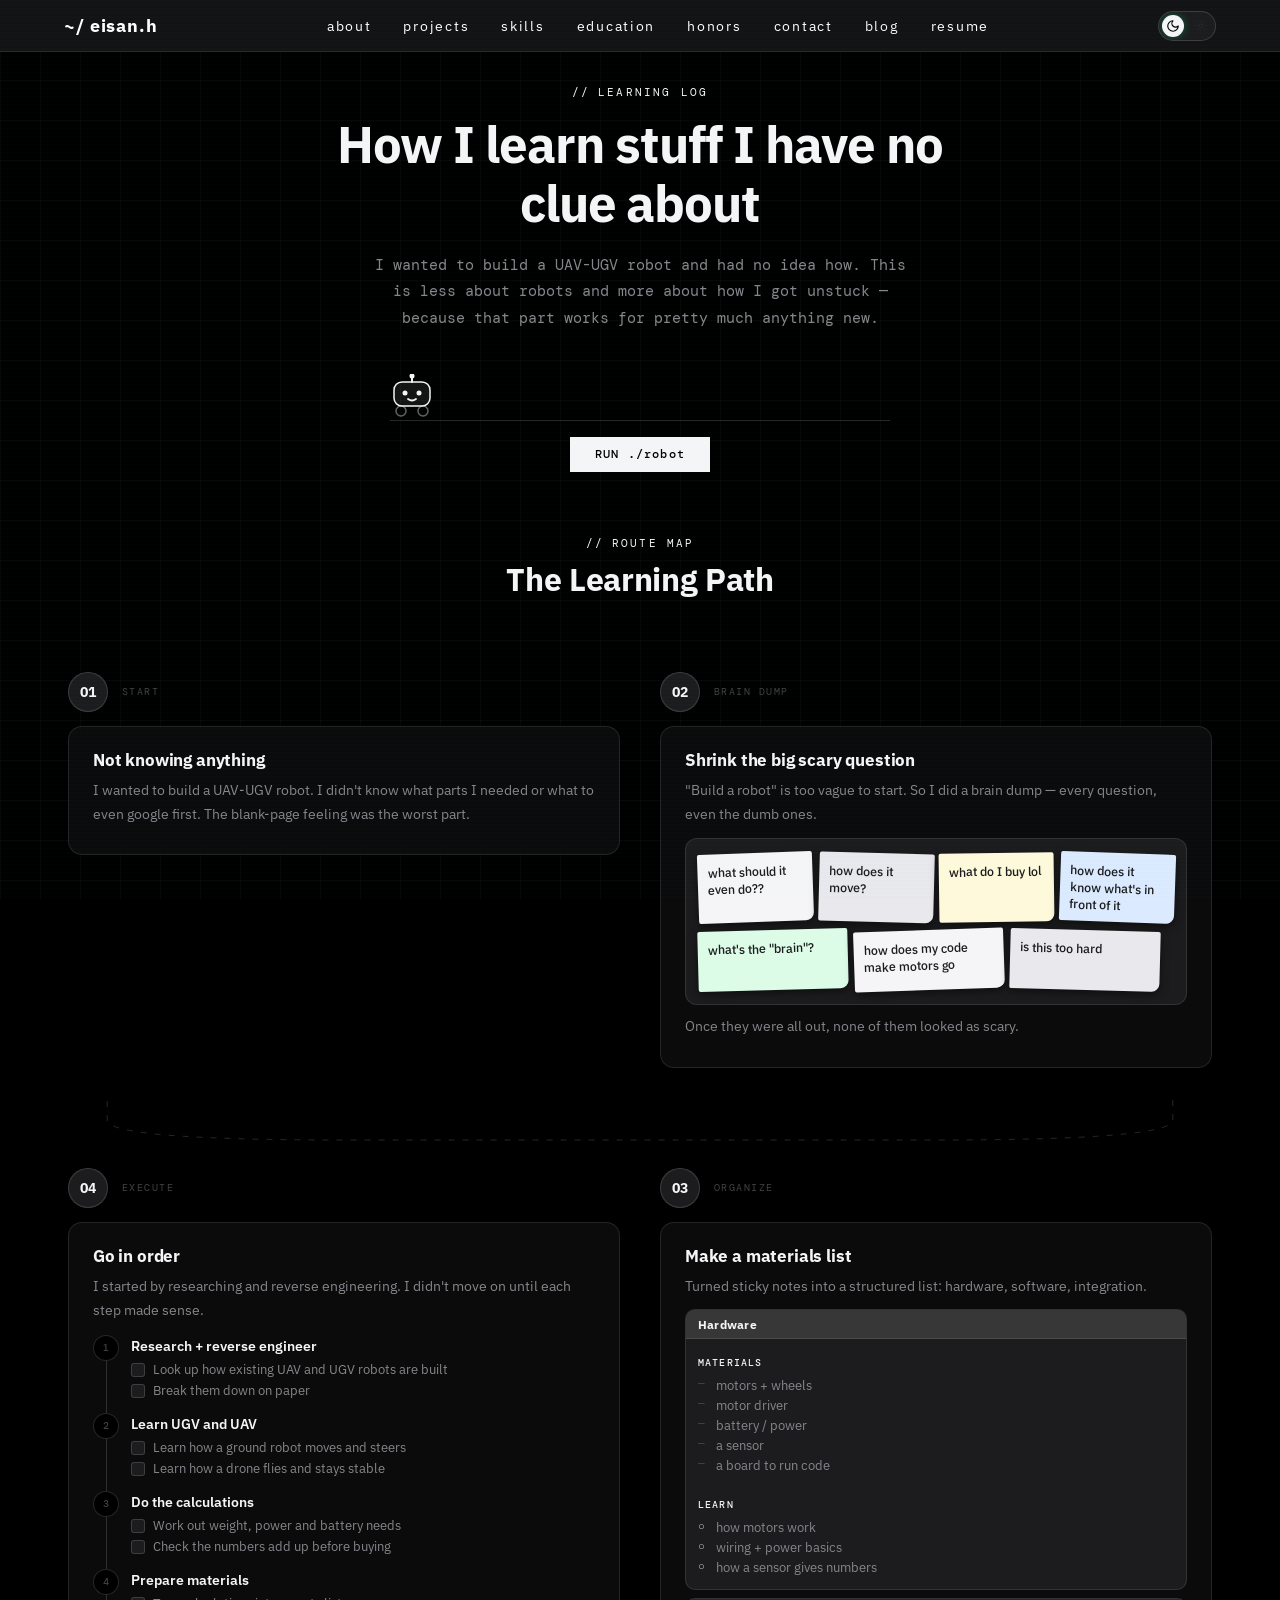
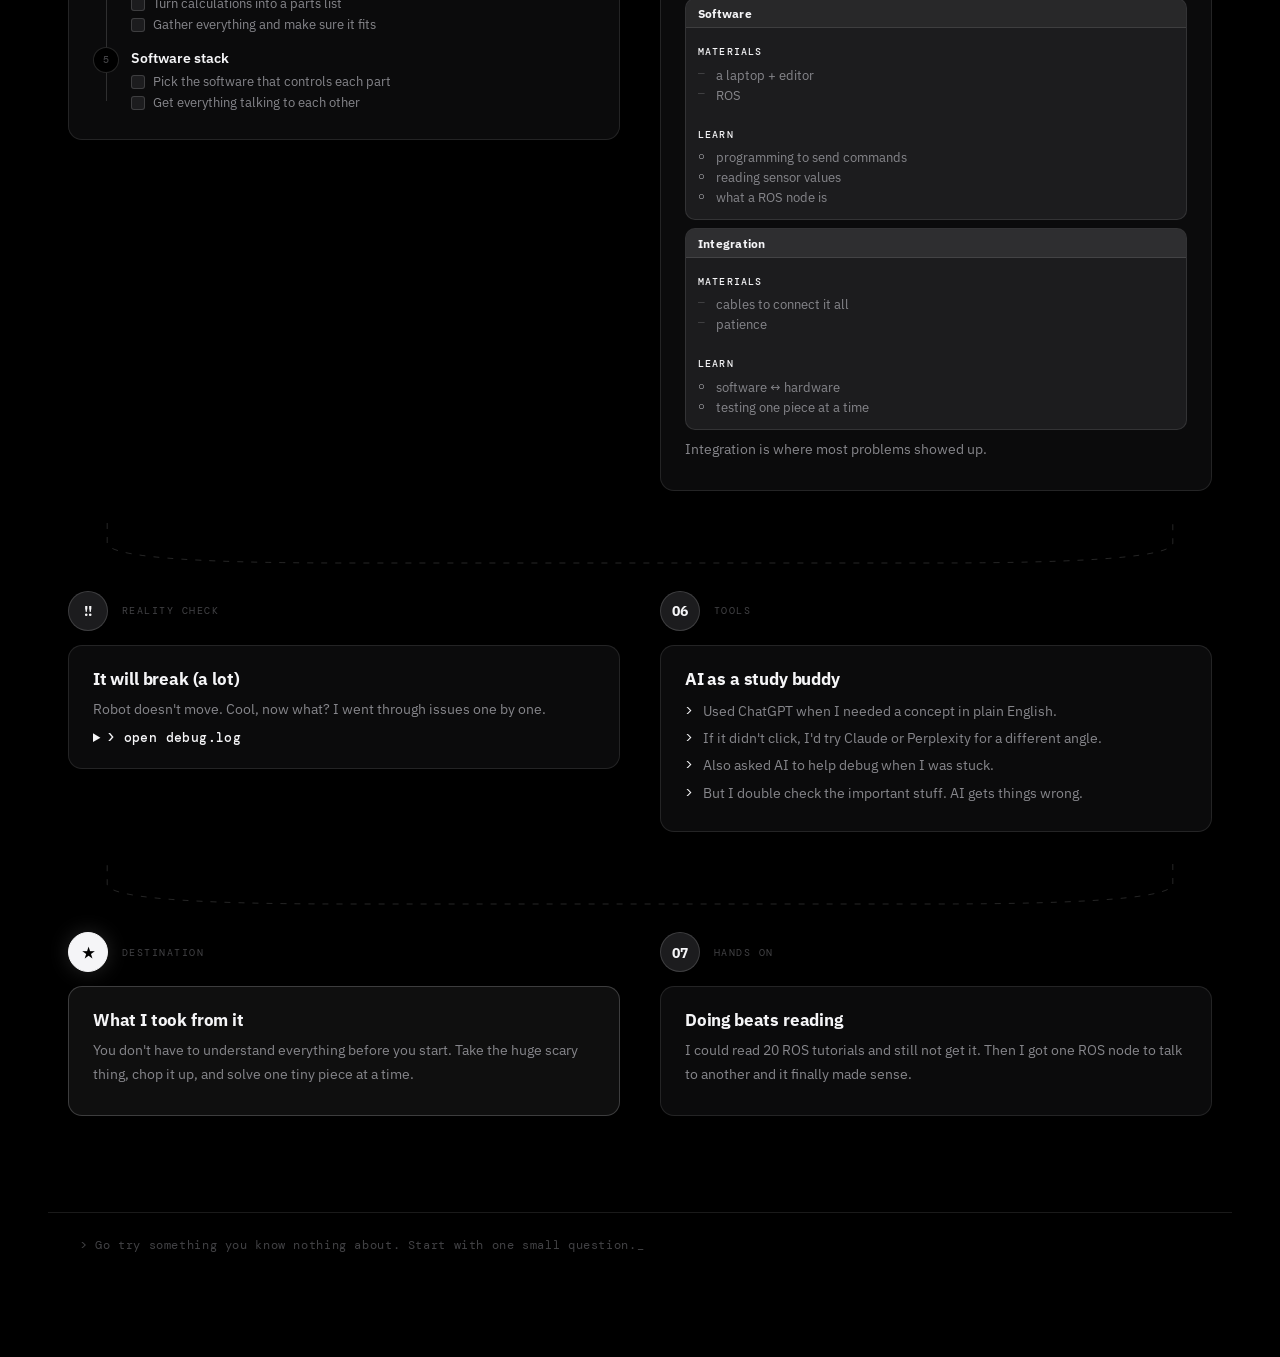
==== commit 61f64d5b: "Fix blog margins, remove back link, fix text contrast" ====
--- a/blog-robot.html
+++ b/blog-robot.html
@@ -14,26 +14,12 @@
 
 /* ── Layout ── */
 .blog-main {
-  max-width: 1100px;
+  max-width: 1400px;
   margin: 0 auto;
-  padding: 6rem 3rem 5rem;
-}
-
-/* ── Back link ── */
-.back-link {
-  display: inline-flex;
-  align-items: center;
-  gap: 6px;
-  font-family: 'DM Mono', monospace;
-  font-size: 0.72rem;
-  letter-spacing: 0.1em;
-  color: var(--text3);
-  text-decoration: none;
-  margin-bottom: 2.5rem;
-  transition: color 0.2s;
-}
-.back-link:hover { color: var(--green); }
-.back-link svg { width: 14px; height: 14px; stroke: currentColor; fill: none; stroke-width: 2; stroke-linecap: round; stroke-linejoin: round; }
+  padding: 5rem 3rem;
+}
+
+
 
 /* ── Hero section ── */
 .blog-hero {
@@ -136,7 +122,7 @@
   display: grid;
   grid-template-columns: 1fr 1fr;
   gap: 0;
-  max-width: 1040px;
+  max-width: 1200px;
   margin: 0 auto;
 }
 
@@ -292,11 +278,11 @@
   box-shadow: 0 3px 8px rgba(0,0,0,0.5);
   transition: transform 0.2s;
 }
-.note:nth-child(5n+1){background:#d2d2d7;transform:rotate(-2deg)}
+.note:nth-child(5n+1){background:#f5f5f7;transform:rotate(-2deg)}
 .note:nth-child(5n+2){background:#e8e8ed;transform:rotate(1.5deg)}
-.note:nth-child(5n+3){background:#c7c7cc;transform:rotate(-0.8deg)}
-.note:nth-child(5n+4){background:#dddde2;transform:rotate(2deg)}
-.note:nth-child(5n){background:#cacad0;transform:rotate(-1.5deg)}
+.note:nth-child(5n+3){background:#fff9db;transform:rotate(-0.8deg)}
+.note:nth-child(5n+4){background:#dbeafe;transform:rotate(2deg)}
+.note:nth-child(5n){background:#dcfce7;transform:rotate(-1.5deg)}
 .note:hover { transform: rotate(0) translateY(-2px) scale(1.03); }
 
 /* ── Piles (materials) ── */
@@ -315,12 +301,12 @@
   font-family: 'IBM Plex Sans', sans-serif;
   font-size: 0.78rem;
   font-weight: 700;
-  color: #000;
+  color: var(--text);
   letter-spacing: 0.02em;
 }
-.p1 .tag { background: var(--green); }
-.p2 .tag { background: var(--green-dim); }
-.p3 .tag { background: var(--green-dark); color: #fff; }
+.p1 .tag { background: rgba(245,245,247,0.12); border-bottom: 1px solid var(--border); }
+.p2 .tag { background: rgba(245,245,247,0.08); border-bottom: 1px solid var(--border); }
+.p3 .tag { background: rgba(245,245,247,0.05); border-bottom: 1px solid var(--border); }
 .pile .h {
   padding: 10px 12px 0;
   font-family: 'DM Mono', monospace;
@@ -576,10 +562,6 @@
   </nav>
 
 <div class="blog-main">
-  <a href="index.html" class="back-link">
-    <svg viewBox="0 0 24 24"><polyline points="15 18 9 12 15 6"/></svg>
-    cd ../portfolio
-  </a>
 
   <!-- Hero -->
   <div class="blog-hero">
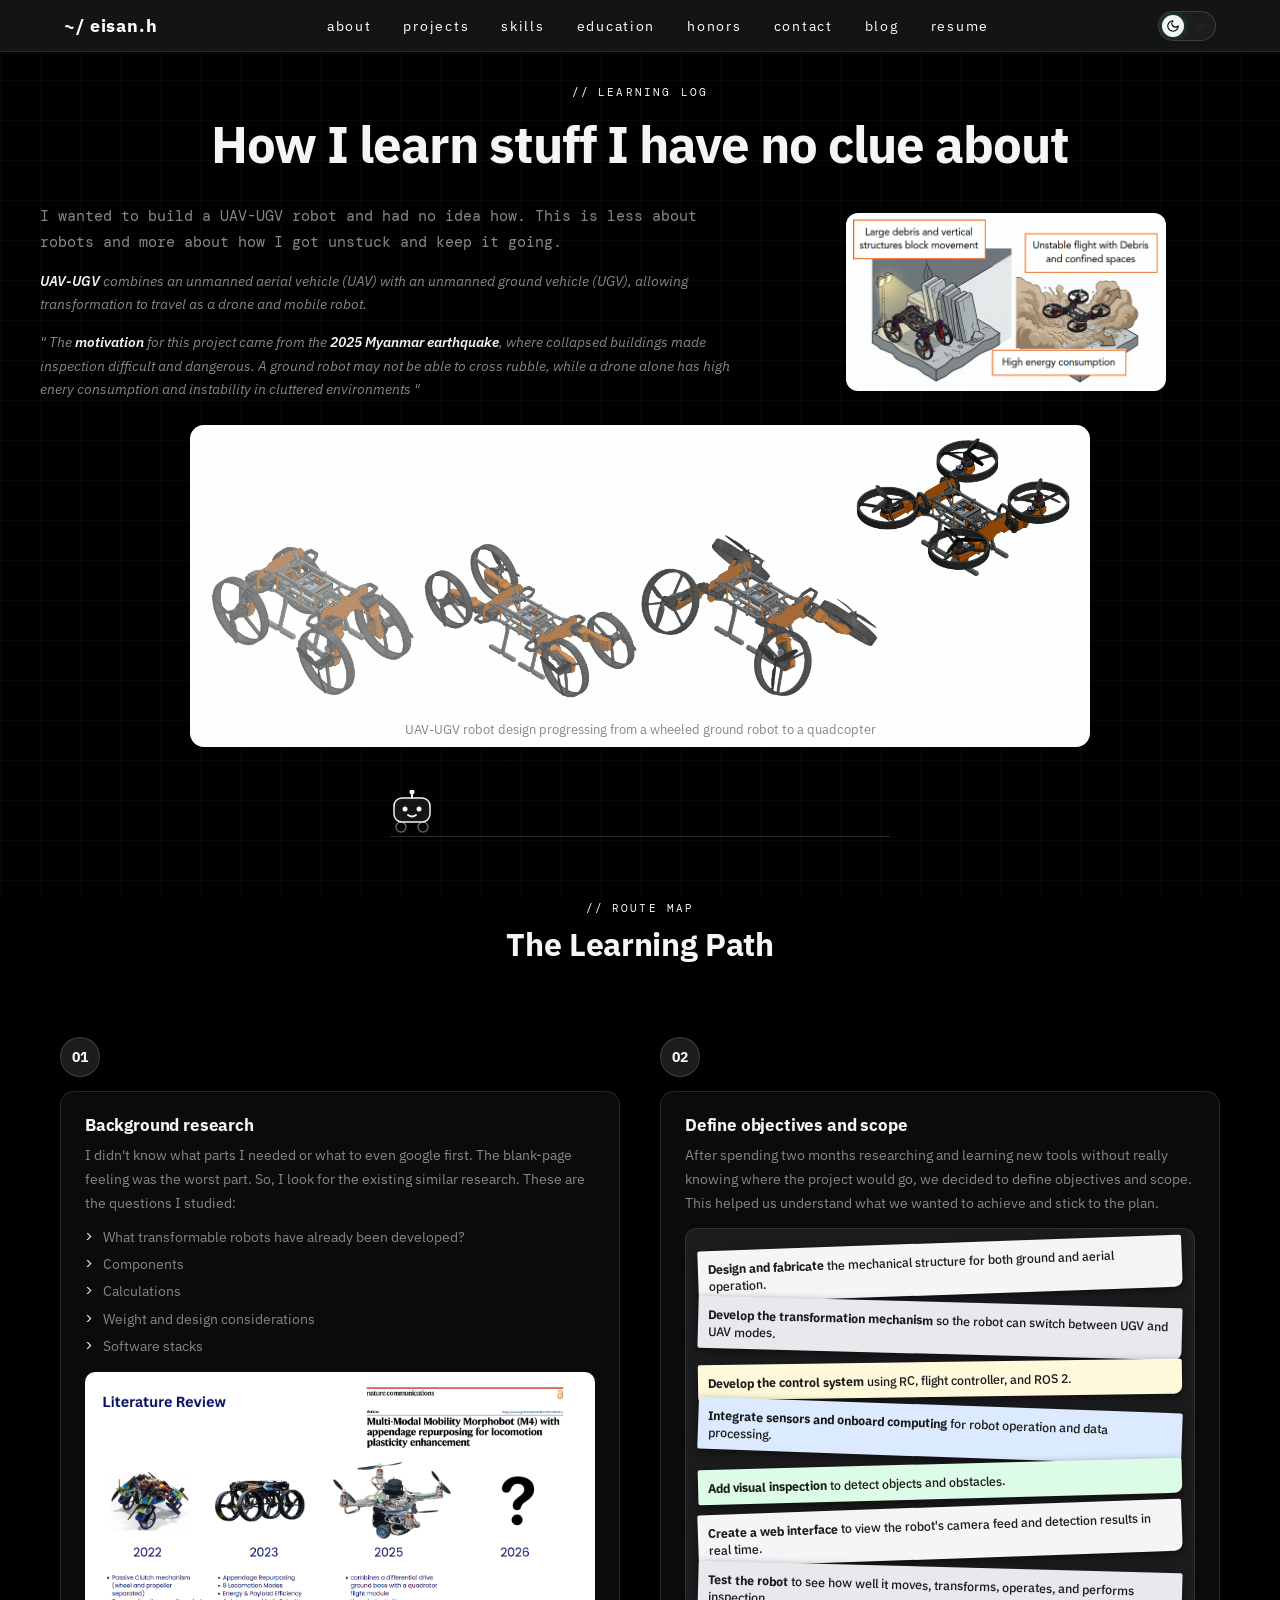
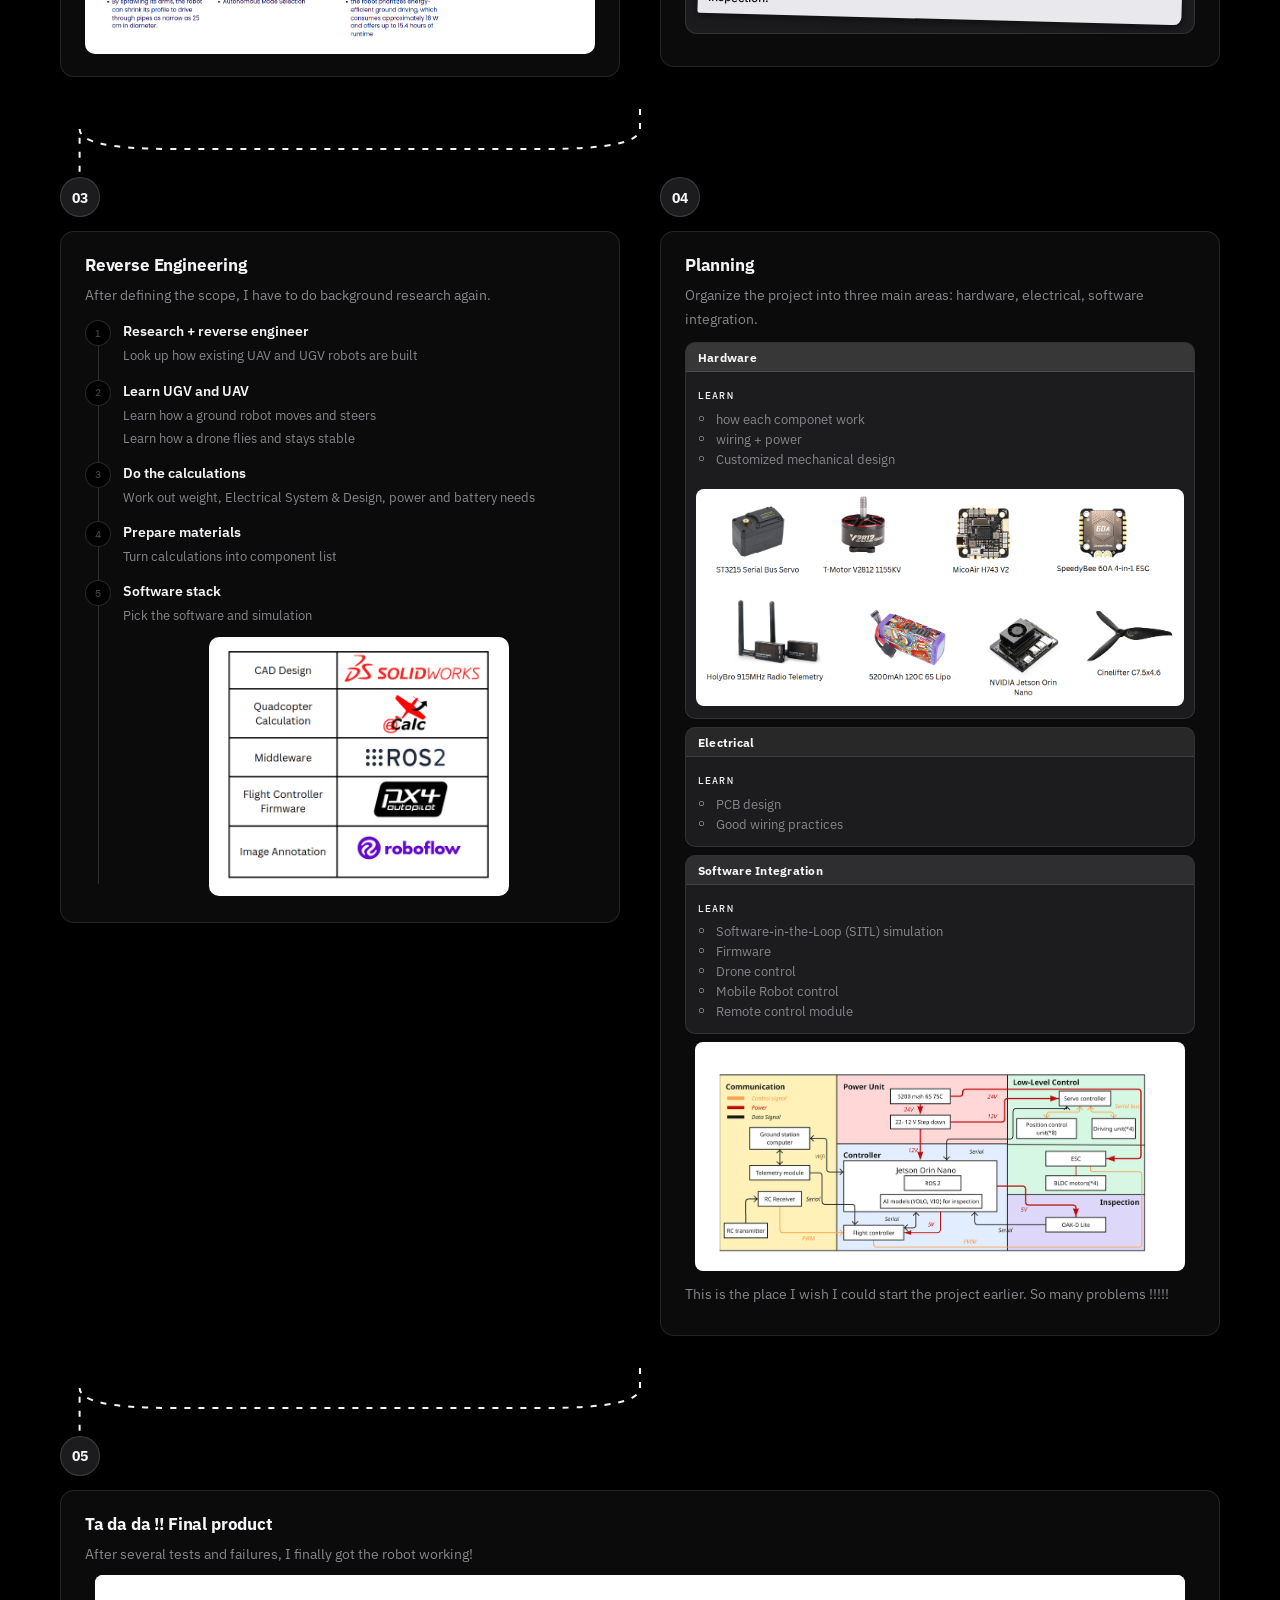
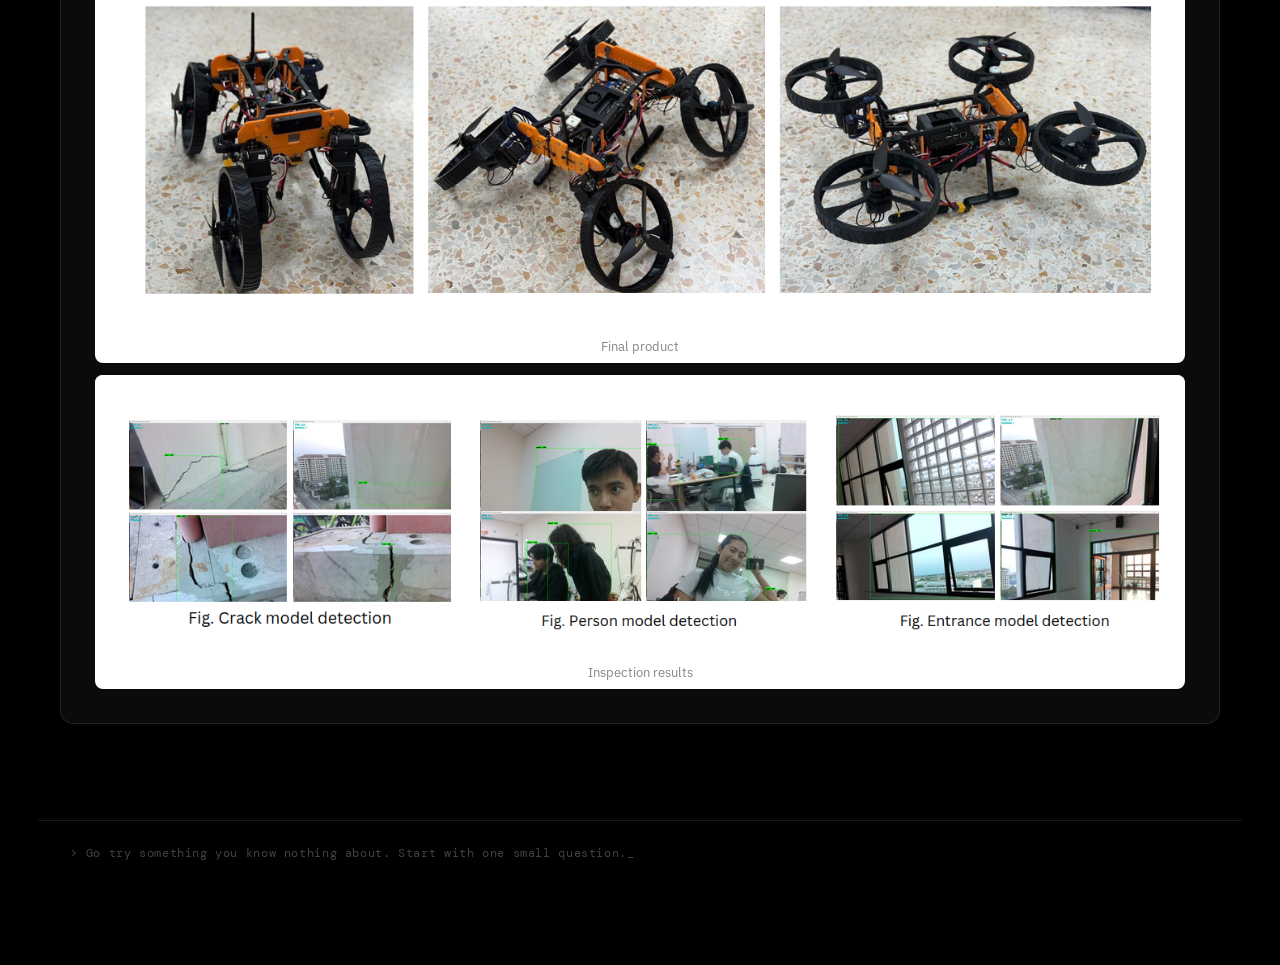
==== commit 40c95bdf: "Add robot project visuals to learning blog Co-authored-by: Copilot <223556219+Copilot@users.noreply." ====
--- a/blog-robot.html
+++ b/blog-robot.html
@@ -16,14 +16,14 @@
 .blog-main {
   max-width: 1400px;
   margin: 0 auto;
-  padding: 5rem 3rem;
+  padding: 5rem clamp(1rem, 3vw, 2.5rem);
 }
 
 
 
 /* ── Hero section ── */
 .blog-hero {
-  max-width: 680px;
+  max-width: 1200px;
   margin: 0 auto 4rem;
   text-align: center;
 }
@@ -50,42 +50,81 @@
   line-height: 1.15;
 }
 
+.blog-intro {
+  display: grid;
+  grid-template-columns: minmax(0, 1.2fr) minmax(240px, 0.8fr);
+  align-items: center;
+  gap: 2rem;
+  margin: 1.8rem auto 0;
+  text-align: left;
+}
+
 .blog-lede {
   font-family: 'DM Mono', monospace;
   font-size: 0.92rem;
   color: var(--text2);
   line-height: 1.8;
-  max-width: 540px;
+  margin: 0;
+}
+
+.blog-intro-copy {
+  display: grid;
+  gap: 0.9rem;
+}
+
+.blog-context {
+  margin: 0;
+  color: var(--text2);
+  font-size: 0.86rem;
+  line-height: 1.7;
+  font-style: italic;
+}
+
+.blog-context strong {
+  color: var(--text);
+  font-weight: 600;
+}
+
+.blog-hero-image {
+  width: min(100%, 900px);
+  margin: 1.5rem auto 0;
+  overflow: hidden;
+  border: 1px solid var(--border);
+  border-radius: 14px;
+  background: #fff;
+}
+
+.blog-motivation-image {
+  width: min(100%, 320px);
   margin: 0 auto;
+  overflow: hidden;
+  border: 1px solid var(--border);
+  border-radius: 12px;
+  background: #fff;
+}
+
+.blog-motivation-image img {
+  display: block;
+  width: 100%;
+  height: auto;
+}
+
+.blog-hero-image img {
+  display: block;
+  width: 100%;
+  height: auto;
+}
+.blog-hero-image figcaption {
+  padding: 8px 10px;
+  color: var(--text2);
+  font-size: 0.8rem;
+  text-align: center;
 }
 
 /* ── Robot track ── */
 .track-wrap { max-width: 500px; margin: 2.5rem auto 0; }
 .track { position: relative; height: 50px; border-bottom: 1px solid var(--border2); }
-.bot { position: absolute; left: 0; bottom: -2px; width: 44px; transition: left 2.4s cubic-bezier(.5,0,.3,1); }
-.bot.go { left: calc(100% - 44px); }
-.run-btn {
-  font-family: 'DM Mono', monospace;
-  font-size: 0.72rem;
-  font-weight: 500;
-  letter-spacing: 0.1em;
-  background: var(--green);
-  color: #000;
-  border: none;
-  padding: 0.6rem 1.6rem;
-  cursor: pointer;
-  margin-top: 1rem;
-  transition: all 0.2s;
-  display: block;
-  margin-left: auto;
-  margin-right: auto;
-}
-.run-btn:hover {
-  background: var(--text);
-  color: var(--bg);
-  transform: translateY(-1px);
-  box-shadow: 0 4px 15px rgba(255,255,255,0.1);
-}
+.bot { position: absolute; left: 0; bottom: -2px; width: 44px; }
 
 /* ── Route map section label ── */
 .route-label {
@@ -133,6 +172,9 @@
 .stop {
   position: relative;
   padding: 24px 20px 32px;
+}
+.stop[data-step="5"] {
+  grid-column: 1 / -1;
 }
 
 /* ── Station marker ── */
@@ -163,7 +205,7 @@
 
 .stop:hover .station-num {
   background: var(--green);
-  color: #000;
+  color: var(--bg);
   border-color: var(--green);
   box-shadow: 0 4px 20px rgba(245,245,247,0.15);
   transform: scale(1.08);
@@ -211,6 +253,20 @@
   line-height: 1.7;
 }
 
+.research-figure {
+  margin: 14px 0 0;
+  overflow: hidden;
+  border: 1px solid var(--border);
+  border-radius: 10px;
+  background: #fff;
+}
+
+.research-figure img {
+  display: block;
+  width: 100%;
+  height: auto;
+}
+
 /* ── U-turn connector ── */
 .u-connector {
   position: relative;
@@ -226,16 +282,11 @@
 }
 .u-line {
   fill: none;
-  stroke: var(--border2);
-  stroke-width: 1;
+  stroke: var(--green);
+  stroke-width: 2;
   stroke-dasharray: 6 8;
   vector-effect: non-scaling-stroke;
 }
-
-/* Row direction — odd rows snake right-to-left */
-.row-odd { direction: rtl; }
-.row-odd .stop-card,
-.row-odd .station { direction: ltr; }
 
 /* ── Sticky notes ── */
 ul.q { margin: 10px 0 0; padding: 0; list-style: none; }
@@ -276,14 +327,19 @@
   color: #1c1c1e;
   border-radius: 2px 2px 8px 2px;
   box-shadow: 0 3px 8px rgba(0,0,0,0.5);
-  transition: transform 0.2s;
+}
+.objective-board .note {
+  display: block;
+  flex: none;
+  width: 100%;
+  max-width: none;
+  min-height: 0;
 }
 .note:nth-child(5n+1){background:#f5f5f7;transform:rotate(-2deg)}
 .note:nth-child(5n+2){background:#e8e8ed;transform:rotate(1.5deg)}
 .note:nth-child(5n+3){background:#fff9db;transform:rotate(-0.8deg)}
 .note:nth-child(5n+4){background:#dbeafe;transform:rotate(2deg)}
 .note:nth-child(5n){background:#dcfce7;transform:rotate(-1.5deg)}
-.note:hover { transform: rotate(0) translateY(-2px) scale(1.03); }
 
 /* ── Piles (materials) ── */
 .piles { display: grid; grid-template-columns: 1fr; gap: 8px; margin: 10px 0 8px; }
@@ -366,11 +422,6 @@
   z-index: 1;
   transition: all 0.2s;
 }
-.tl-item:not(:has(input:not(:checked))) .mk {
-  background: var(--green);
-  color: #000;
-  border-color: var(--green);
-}
 .tl-body h3 {
   margin: 2px 0 4px;
   font-family: 'IBM Plex Sans', sans-serif;
@@ -379,38 +430,49 @@
   color: var(--text);
 }
 .tasks { list-style: none; margin: 0; padding: 0; }
-.tasks label {
-  display: flex;
-  gap: 8px;
-  align-items: flex-start;
-  cursor: pointer;
+.tasks li {
   padding: 2px 0;
   font-size: 0.8rem;
   color: var(--text2);
-}
-.tasks input { position: absolute; opacity: 0; width: 16px; height: 16px; }
-.tasks i {
-  flex: none;
-  width: 14px;
-  height: 14px;
-  margin-top: .2em;
-  border: 1px solid var(--border2);
-  border-radius: 3px;
-  display: grid;
-  place-items: center;
-  background: var(--bg2);
-  transition: all .2s;
-}
-.tasks input:checked+i { background: var(--green); border-color: var(--green); }
-.tasks input:checked+i:after {
-  content: "";
-  width: 4px;
-  height: 7px;
-  border: solid #000;
-  border-width: 0 1.5px 1.5px 0;
-  transform: rotate(45deg) translate(-1px,-1px);
-}
-.tasks input:checked~span { text-decoration: line-through; opacity: .5; }
+  line-height: 1.5;
+}
+.software-tools-figure {
+  width: min(100%, 300px);
+  margin: 10px auto 0;
+  overflow: hidden;
+  border: 1px solid var(--border);
+  border-radius: 10px;
+  background: #fff;
+}
+.software-tools-figure img {
+  display: block;
+  width: 100%;
+  height: auto;
+}
+.hardware-figure {
+  margin: 8px 10px 12px;
+  overflow: hidden;
+  border-radius: 8px;
+  background: #fff;
+}
+.hardware-figure img {
+  display: block;
+  width: 100%;
+  height: auto;
+}
+.result-subheading {
+  margin: 20px 0 8px;
+  font-family: 'IBM Plex Sans', sans-serif;
+  font-size: 0.9rem;
+  font-weight: 600;
+  color: var(--text);
+}
+.result-caption {
+  padding: 8px 10px;
+  color: var(--text2);
+  font-size: 0.8rem;
+  text-align: center;
+}
 
 /* ── Debug checklist ── */
 details { margin-top: 8px; }
@@ -442,7 +504,7 @@
 }
 .stop.end .station-num {
   background: var(--green);
-  color: #000;
+  color: var(--bg);
   border-color: var(--green);
   box-shadow: 0 0 20px rgba(245,245,247,0.15);
 }
@@ -486,18 +548,14 @@
   background: var(--bg3);
   border-color: var(--border);
 }
-body.light-mode .tasks i {
-  background: var(--bg3);
-  border-color: var(--border2);
-}
-
 /* ═══════════════════════════════
    RESPONSIVE — stack on mobile
    ═══════════════════════════════ */
 @media (max-width: 768px) {
-  .blog-main { padding: 5rem 1.5rem 4rem; }
+  .blog-intro { grid-template-columns: 1fr; gap: 1.5rem; }
+  .blog-motivation-image { width: min(100%, 360px); }
+  .blog-lede { max-width: 540px; margin: 0 auto; text-align: center; }
   .route-map { grid-template-columns: 1fr; }
-  .row-odd { direction: ltr; }
   .u-connector { display: none; }
   .stop { padding: 12px 0 20px; }
   .stop::before {
@@ -506,15 +564,14 @@
     left: 19px;
     top: 0;
     bottom: 0;
-    width: 1px;
-    background: var(--border2);
+    width: 3px;
+    background: var(--green);
     z-index: 0;
   }
   .stop:first-child::before { top: 44px; }
   .stop:last-child::before { bottom: 50%; }
 }
 
-@media (prefers-reduced-motion: reduce) { .bot { transition: none; } }
 </style>
 </head>
 <body>
@@ -567,13 +624,26 @@
   <div class="blog-hero">
     <span class="blog-label">LEARNING LOG</span>
     <h1>How I learn stuff I have no clue about</h1>
-    <p class="blog-lede">I wanted to build a UAV-UGV robot and had no idea how. This is less about robots and more about how I got unstuck — because that part works for pretty much anything new.</p>
+    <div class="blog-intro">
+      <div class="blog-intro-copy">
+        <p class="blog-lede">I wanted to build a UAV-UGV robot and had no idea how. This is less about robots and more about how I got unstuck and keep it going.</p>
+        <p class="blog-context"><strong>UAV-UGV</strong> combines an unmanned aerial vehicle (UAV) with an unmanned ground vehicle (UGV), allowing transformation to travel as a drone and mobile robot.</p>
+        <p class="blog-context">" The <strong>motivation</strong> for this project came from the <strong>2025 Myanmar earthquake</strong>, where collapsed buildings made inspection difficult and dangerous. A ground robot may not be able to cross rubble, while a drone alone has high enery consumption and instability in cluttered environments "</p>
+        <!-- <p class="blog-context">Therefore, I developed a <strong>transformable UAV-UGV robot</strong> that can switch between ground and aerial modes to inspect areas more effectively.</p> -->
+      </div>
+      <figure class="blog-motivation-image">
+        <img src="assets/images/robot-motivation-challenges.png" alt="Illustration of ground robot mobility limits and aerial robot endurance and stability limits in rubble">
+      </figure>
+    </div>
+    <figure class="blog-hero-image">
+      <img src="assets/images/uav-ugv-robot-concept.png" alt="UAV-UGV robot design progressing from a wheeled ground robot to a quadcopter">
+      <figcaption>UAV-UGV robot design progressing from a wheeled ground robot to a quadcopter</figcaption>
+    </figure>
 
     <div class="track-wrap">
       <div class="track" aria-hidden="true">
         <div class="bot" id="bot"><svg viewBox="0 0 44 44" width="44" height="44"><line x1="22" y1="2" x2="22" y2="8" stroke="#f5f5f7" stroke-width="2" stroke-linecap="round"/><circle cx="22" cy="2" r="2.5" fill="#f5f5f7"/><rect x="4" y="8" width="36" height="24" rx="8" fill="rgba(245,245,247,0.08)" stroke="#f5f5f7" stroke-width="1.5"/><circle cx="15" cy="19" r="2.5" fill="#f5f5f7"/><circle cx="29" cy="19" r="2.5" fill="#f5f5f7"/><path d="M18 25 Q22 28 26 25" fill="none" stroke="#f5f5f7" stroke-width="1.8" stroke-linecap="round"/><circle cx="11" cy="37" r="5" fill="none" stroke="rgba(245,245,247,0.4)" stroke-width="1.5"/><circle cx="33" cy="37" r="5" fill="none" stroke="rgba(245,245,247,0.4)" stroke-width="1.5"/></svg></div>
       </div>
-      <button class="run-btn" id="run">RUN ./robot</button>
     </div>
   </div>
 
@@ -587,36 +657,43 @@
   <div class="route-map" id="routeMap">
 
     <!-- ─── Row 1: Steps 1 → 2 (left to right) ─── -->
-    <div class="route-row row-even">
+    <div class="route-row">
       <div class="stop" data-step="1">
         <div class="station">
           <div class="station-num">01</div>
-          <span class="station-label">START</span>
         </div>
         <div class="stop-card">
-          <h2>Not knowing anything</h2>
-          <p>I wanted to build a UAV-UGV robot. I didn't know what parts I needed or what to even google first. The blank-page feeling was the worst part.</p>
+          <h2>Background research</h2>
+          <p>I didn't know what parts I needed or what to even google first. The blank-page feeling was the worst part. So, I look for the existing similar research. These are the questions I studied:</p>
+          <ul class="q">
+            <li>What transformable robots have already been developed?</li>
+            <li>Components</li>
+            <li>Calculations</li>
+            <li>Weight and design considerations</li>
+            <li>Software stacks</li>
+          </ul>
+          <figure class="research-figure">
+            <img src="assets/images/background-research-literature-review.png" alt="Literature review comparing transformable ground and aerial robots from 2022, 2023, and 2025, with a research gap for 2026">
+          </figure>
         </div>
       </div>
 
       <div class="stop" data-step="2">
         <div class="station">
           <div class="station-num">02</div>
-          <span class="station-label">BRAIN DUMP</span>
         </div>
         <div class="stop-card">
-          <h2>Shrink the big scary question</h2>
-          <p>"Build a robot" is too vague to start. So I did a brain dump — every question, even the dumb ones.</p>
-          <div class="board" role="list">
-            <span class="note" role="listitem">what should it even do??</span>
-            <span class="note" role="listitem">how does it move?</span>
-            <span class="note" role="listitem">what do I buy lol</span>
-            <span class="note" role="listitem">how does it know what's in front of it</span>
-            <span class="note" role="listitem">what's the "brain"?</span>
-            <span class="note" role="listitem">how does my code make motors go</span>
-            <span class="note" role="listitem">is this too hard</span>
+          <h2>Define objectives and scope</h2>
+          <p>After spending two months researching and learning new tools without really knowing where the project would go, we decided to define objectives and scope. This helped us understand what we wanted to achieve and stick to the plan.</p>
+          <div class="board objective-board" role="list">
+            <span class="note" role="listitem"><strong>Design and fabricate</strong> the mechanical structure for both ground and aerial operation.</span>
+            <span class="note" role="listitem"><strong>Develop the transformation mechanism</strong> so the robot can switch between UGV and UAV modes.</span>
+            <span class="note" role="listitem"><strong>Develop the control system</strong> using RC, flight controller, and ROS 2.</span>
+            <span class="note" role="listitem"><strong>Integrate sensors and onboard computing</strong> for robot operation and data processing.</span>
+            <span class="note" role="listitem"><strong>Add visual inspection</strong> to detect objects and obstacles.</span>
+            <span class="note" role="listitem"><strong>Create a web interface</strong> to view the robot's camera feed and detection results in real time.</span>
+            <span class="note" role="listitem"><strong>Test the robot</strong> to see how well it moves, transforms, operates, and performs inspection.</span>
           </div>
-          <p>Once they were all out, none of them looked as scary.</p>
         </div>
       </div>
     </div>
@@ -624,53 +701,58 @@
     <!-- U-turn -->
     <div class="u-connector">
       <svg viewBox="0 0 100 44" preserveAspectRatio="none">
-        <path class="u-line" d="M 95,0 L 95,20 Q 95,40 75,40 L 25,40 Q 5,40 5,20 L 5,0" vector-effect="non-scaling-stroke"/>
+        <defs>
+          <marker id="route-arrow-1" viewBox="0 0 10 10" refX="9" refY="5" markerWidth="2" markerHeight="2" markerUnits="userSpaceOnUse" orient="auto">
+            <path d="M0 0 L9 5 L0 10Z" fill="var(--green)" fill-opacity="0.65"/>
+          </marker>
+        </defs>
+        <path class="u-line" d="M 50,0 L 50,20 Q 50,40 42,40 L 11,40 Q 3.3,40 3.3,20 L 3.3,92" marker-end="url(#route-arrow-1)" vector-effect="non-scaling-stroke"/>
       </svg>
     </div>
 
-    <!-- ─── Row 2: Steps 3 ← 4 (right to left) ─── -->
-    <div class="route-row row-odd">
+    <!-- ─── Row 2: Steps 3 → 4 ─── -->
+    <div class="route-row">
+      <div class="stop" data-step="3">
+        <div class="station">
+          <div class="station-num">03</div>
+        </div>
+        <div class="stop-card">
+          <h2>Reverse Engineering</h2>
+          <p>After defining the scope, I have to do background research again.</p>
+          <ol class="timeline">
+            <li class="tl-item"><span class="mk">1</span><div class="tl-body"><h3>Research + reverse engineer</h3><ul class="tasks"><li>Look up how existing UAV and UGV robots are built</li></ul></div></li>
+            <li class="tl-item"><span class="mk">2</span><div class="tl-body"><h3>Learn UGV and UAV</h3><ul class="tasks"><li>Learn how a ground robot moves and steers</li><li>Learn how a drone flies and stays stable</li></ul></div></li>
+            <li class="tl-item"><span class="mk">3</span><div class="tl-body"><h3>Do the calculations</h3><ul class="tasks"><li>Work out weight, Electrical System & Design, power and battery needs</li></ul></div></li>
+            <li class="tl-item"><span class="mk">4</span><div class="tl-body"><h3>Prepare materials</h3><ul class="tasks"><li>Turn calculations into component list</li></ul></div></li>
+            <li class="tl-item"><span class="mk">5</span><div class="tl-body"><h3>Software stack</h3><ul class="tasks"><li>Pick the software and simulation</li></ul><figure class="software-tools-figure"><img src="assets/images/software-tools-stack.png" alt="Software and design tools: SolidWorks for CAD, eCalc for quadcopter calculations, ROS 2 middleware, PX4 Autopilot firmware, and Roboflow for image annotation"></figure></div></li>
+          </ol>
+        </div>
+      </div>
+
       <div class="stop" data-step="4">
         <div class="station">
           <div class="station-num">04</div>
-          <span class="station-label">EXECUTE</span>
         </div>
         <div class="stop-card">
-          <h2>Go in order</h2>
-          <p>I started by researching and reverse engineering. I didn't move on until each step made sense.</p>
-          <ol class="timeline">
-            <li class="tl-item"><span class="mk">1</span><div class="tl-body"><h3>Research + reverse engineer</h3><ul class="tasks"><li><label><input type="checkbox"><i></i><span>Look up how existing UAV and UGV robots are built</span></label></li><li><label><input type="checkbox"><i></i><span>Break them down on paper</span></label></li></ul></div></li>
-            <li class="tl-item"><span class="mk">2</span><div class="tl-body"><h3>Learn UGV and UAV</h3><ul class="tasks"><li><label><input type="checkbox"><i></i><span>Learn how a ground robot moves and steers</span></label></li><li><label><input type="checkbox"><i></i><span>Learn how a drone flies and stays stable</span></label></li></ul></div></li>
-            <li class="tl-item"><span class="mk">3</span><div class="tl-body"><h3>Do the calculations</h3><ul class="tasks"><li><label><input type="checkbox"><i></i><span>Work out weight, power and battery needs</span></label></li><li><label><input type="checkbox"><i></i><span>Check the numbers add up before buying</span></label></li></ul></div></li>
-            <li class="tl-item"><span class="mk">4</span><div class="tl-body"><h3>Prepare materials</h3><ul class="tasks"><li><label><input type="checkbox"><i></i><span>Turn calculations into a parts list</span></label></li><li><label><input type="checkbox"><i></i><span>Gather everything and make sure it fits</span></label></li></ul></div></li>
-            <li class="tl-item"><span class="mk">5</span><div class="tl-body"><h3>Software stack</h3><ul class="tasks"><li><label><input type="checkbox"><i></i><span>Pick the software that controls each part</span></label></li><li><label><input type="checkbox"><i></i><span>Get everything talking to each other</span></label></li></ul></div></li>
-          </ol>
-        </div>
-      </div>
-
-      <div class="stop" data-step="3">
-        <div class="station">
-          <div class="station-num">03</div>
-          <span class="station-label">ORGANIZE</span>
-        </div>
-        <div class="stop-card">
-          <h2>Make a materials list</h2>
-          <p>Turned sticky notes into a structured list: hardware, software, integration.</p>
+          <h2>Planning</h2>
+          <p>Organize the project into three main areas: hardware, electrical, software integration.</p>
           <div class="piles">
             <div class="pile p1"><b class="tag">Hardware</b>
-              <p class="h">materials</p><ul class="ml"><li>motors + wheels</li><li>motor driver</li><li>battery / power</li><li>a sensor</li><li>a board to run code</li></ul>
-              <p class="h">learn</p><ul class="ml learn"><li>how motors work</li><li>wiring + power basics</li><li>how a sensor gives numbers</li></ul>
+
+              <p class="h">learn</p><ul class="ml learn"><li>how each componet work</li><li>wiring + power </li><li>Customized mechanical design</li></ul>
+              <figure class="hardware-figure"><img src="assets/images/hardware-components.png" alt="Hardware components including a serial bus servo, quadcopter motor, flight controller, electronic speed controller, telemetry radios, LiPo battery, Jetson Orin Nano, and propeller"></figure>
             </div>
-            <div class="pile p3"><b class="tag">Software</b>
-              <p class="h">materials</p><ul class="ml"><li>a laptop + editor</li><li>ROS</li></ul>
-              <p class="h">learn</p><ul class="ml learn"><li>programming to send commands</li><li>reading sensor values</li><li>what a ROS node is</li></ul>
+            <div class="pile p3"><b class="tag">Electrical</b>
+
+              <p class="h">learn</p><ul class="ml learn"><li>PCB design</li><li>Good wiring practices</li></ul>
             </div>
-            <div class="pile p2"><b class="tag">Integration</b>
-              <p class="h">materials</p><ul class="ml"><li>cables to connect it all</li><li>patience</li></ul>
-              <p class="h">learn</p><ul class="ml learn"><li>software ↔ hardware</li><li>testing one piece at a time</li></ul>
+            <div class="pile p2"><b class="tag">Software Integration</b>
+
+              <p class="h">learn</p><ul class="ml learn"><li>Software-in-the-Loop (SITL) simulation </li><li>Firmware</li><li>Drone control</li><li>Mobile Robot control</li><li>Remote control module</li></ul>
             </div>
           </div>
-          <p>Integration is where most problems showed up.</p>
+          <figure class="hardware-figure"><img src="assets/images/system-architecture.png" alt="System architecture diagram showing communication, power, controller, low-level control, and visual inspection subsystems"></figure>
+          <p>This is the place I wish I could start the project earlier. So many problems !!!!!</p>
         </div>
       </div>
     </div>
@@ -678,80 +760,35 @@
     <!-- U-turn -->
     <div class="u-connector">
       <svg viewBox="0 0 100 44" preserveAspectRatio="none">
-        <path class="u-line" d="M 5,0 L 5,20 Q 5,40 25,40 L 75,40 Q 95,40 95,20 L 95,0" vector-effect="non-scaling-stroke"/>
+        <defs>
+          <marker id="route-arrow-2" viewBox="0 0 10 10" refX="9" refY="5" markerWidth="2" markerHeight="2" markerUnits="userSpaceOnUse" orient="auto">
+            <path d="M0 0 L9 5 L0 10Z" fill="var(--green)" fill-opacity="0.65"/>
+          </marker>
+        </defs>
+        <path class="u-line" d="M 50,0 L 50,20 Q 50,40 42,40 L 11,40 Q 3.3,40 3.3,20 L 3.3,92" marker-end="url(#route-arrow-2)" vector-effect="non-scaling-stroke"/>
       </svg>
     </div>
 
     <!-- ─── Row 3: Steps 5 → 6 (left to right) ─── -->
-    <div class="route-row row-even">
+    <div class="route-row">
       <div class="stop" data-step="5">
         <div class="station">
-          <div class="station-num">!!</div>
-          <span class="station-label">REALITY CHECK</span>
+          <div class="station-num">05</div>
         </div>
         <div class="stop-card">
-          <h2>It will break (a lot)</h2>
-          <p>Robot doesn't move. Cool, now what? I went through issues one by one.</p>
-          <details><summary>> open debug.log</summary>
-          <ul class="chk">
-            <li><label><input type="checkbox"><span>Is it the <b>code</b>?</span></label></li>
-            <li><label><input type="checkbox"><span>Is it the <b>wiring</b>?</span></label></li>
-            <li><label><input type="checkbox"><span>Is it the <b>power</b>?</span></label></li>
-            <li><label><input type="checkbox"><span>Is it the <b>motor driver</b>?</span></label></li>
-            <li><label><input type="checkbox"><span>Is my software even <b>talking</b> to the hardware?</span></label></li>
-          </ul>
-          <p>Debugging taught me more than anything else did.</p>
-          </details>
+          <h2>Ta da da !! Final product</h2>
+          <p>After several tests and failures, I finally got the robot working!</p>
+          <figure class="hardware-figure">
+            <img src="assets/images/final-product.png" alt="The completed transformable UAV-UGV robot in ground, transition, and aerial configurations">
+            <figcaption class="result-caption">Final product</figcaption>
+          </figure>
+          <figure class="hardware-figure">
+            <img src="assets/images/inspection-results.png" alt="Visual inspection results showing model detections for cracks, people, and entrances">
+            <figcaption class="result-caption">Inspection results</figcaption>
+          </figure>
         </div>
       </div>
 
-      <div class="stop" data-step="6">
-        <div class="station">
-          <div class="station-num">06</div>
-          <span class="station-label">TOOLS</span>
-        </div>
-        <div class="stop-card">
-          <h2>AI as a study buddy</h2>
-          <ul class="q">
-            <li>Used ChatGPT when I needed a concept in plain English.</li>
-            <li>If it didn't click, I'd try Claude or Perplexity for a different angle.</li>
-            <li>Also asked AI to help debug when I was stuck.</li>
-            <li>But I double check the important stuff. AI gets things wrong.</li>
-          </ul>
-        </div>
-      </div>
-    </div>
-
-    <!-- U-turn -->
-    <div class="u-connector">
-      <svg viewBox="0 0 100 44" preserveAspectRatio="none">
-        <path class="u-line" d="M 95,0 L 95,20 Q 95,40 75,40 L 25,40 Q 5,40 5,20 L 5,0" vector-effect="non-scaling-stroke"/>
-      </svg>
-    </div>
-
-    <!-- ─── Row 4: Steps 7 ← 8 (right to left) ─── -->
-    <div class="route-row row-odd">
-      <div class="stop end" data-step="8">
-        <div class="station">
-          <div class="station-num">★</div>
-          <span class="station-label">DESTINATION</span>
-        </div>
-        <div class="stop-card">
-          <h2>What I took from it</h2>
-          <p>You don't have to understand everything before you start. Take the huge scary thing, chop it up, and solve one tiny piece at a time.</p>
-        </div>
-      </div>
-
-      <div class="stop" data-step="7">
-        <div class="station">
-          <div class="station-num">07</div>
-          <span class="station-label">HANDS ON</span>
-        </div>
-        <div class="stop-card">
-          <h2>Doing beats reading</h2>
-          <p>I could read 20 ROS tutorials and still not get it. Then I got one ROS node to talk to another and it finally made sense.</p>
-        </div>
-      </div>
     </div>
 
   </div>
@@ -762,14 +799,6 @@
 </div>
 
 <script>
-// Robot animation
-var bot = document.getElementById('bot');
-document.getElementById('run').onclick = function() {
-  bot.classList.remove('go');
-  void bot.getBoundingClientRect();
-  setTimeout(function() { bot.classList.add('go'); }, 30);
-};
-
 // Theme toggle (same logic as portfolio)
 const toggle = document.getElementById('theme-toggle');
 const body = document.body;
